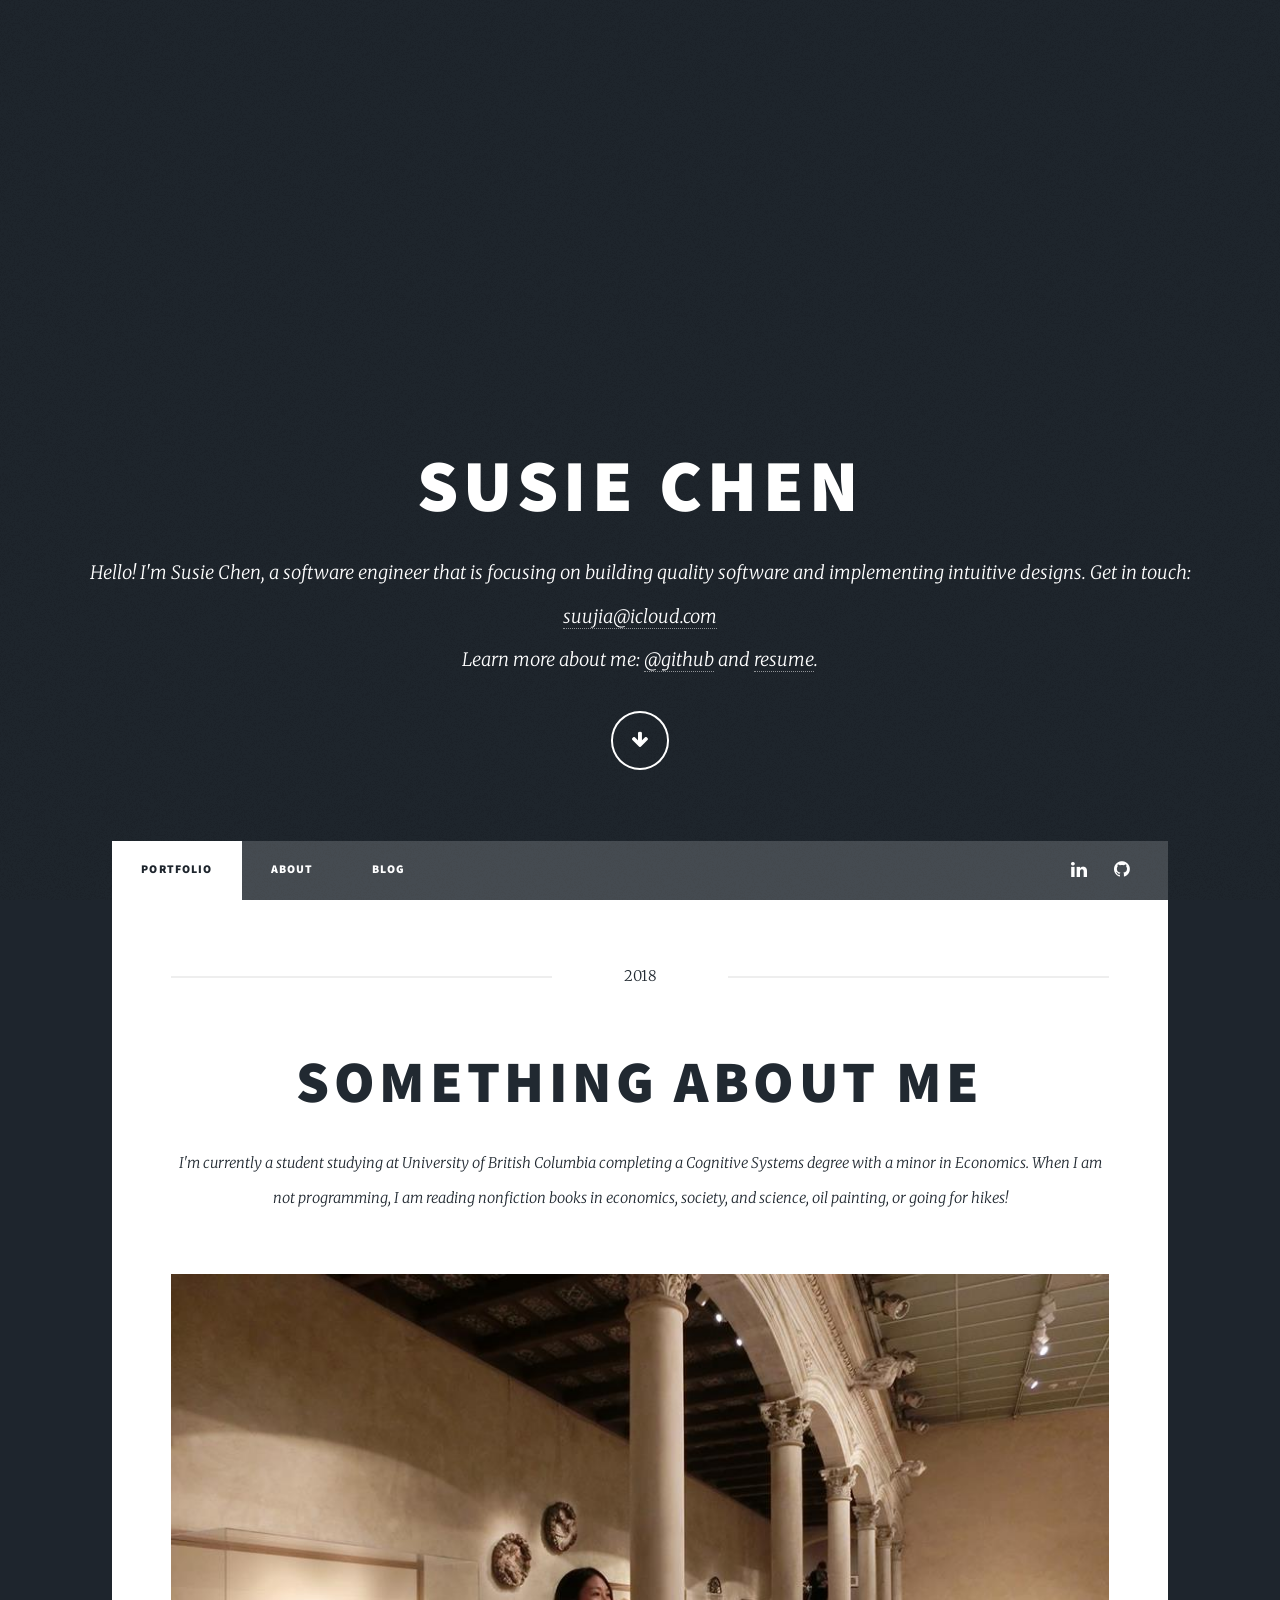
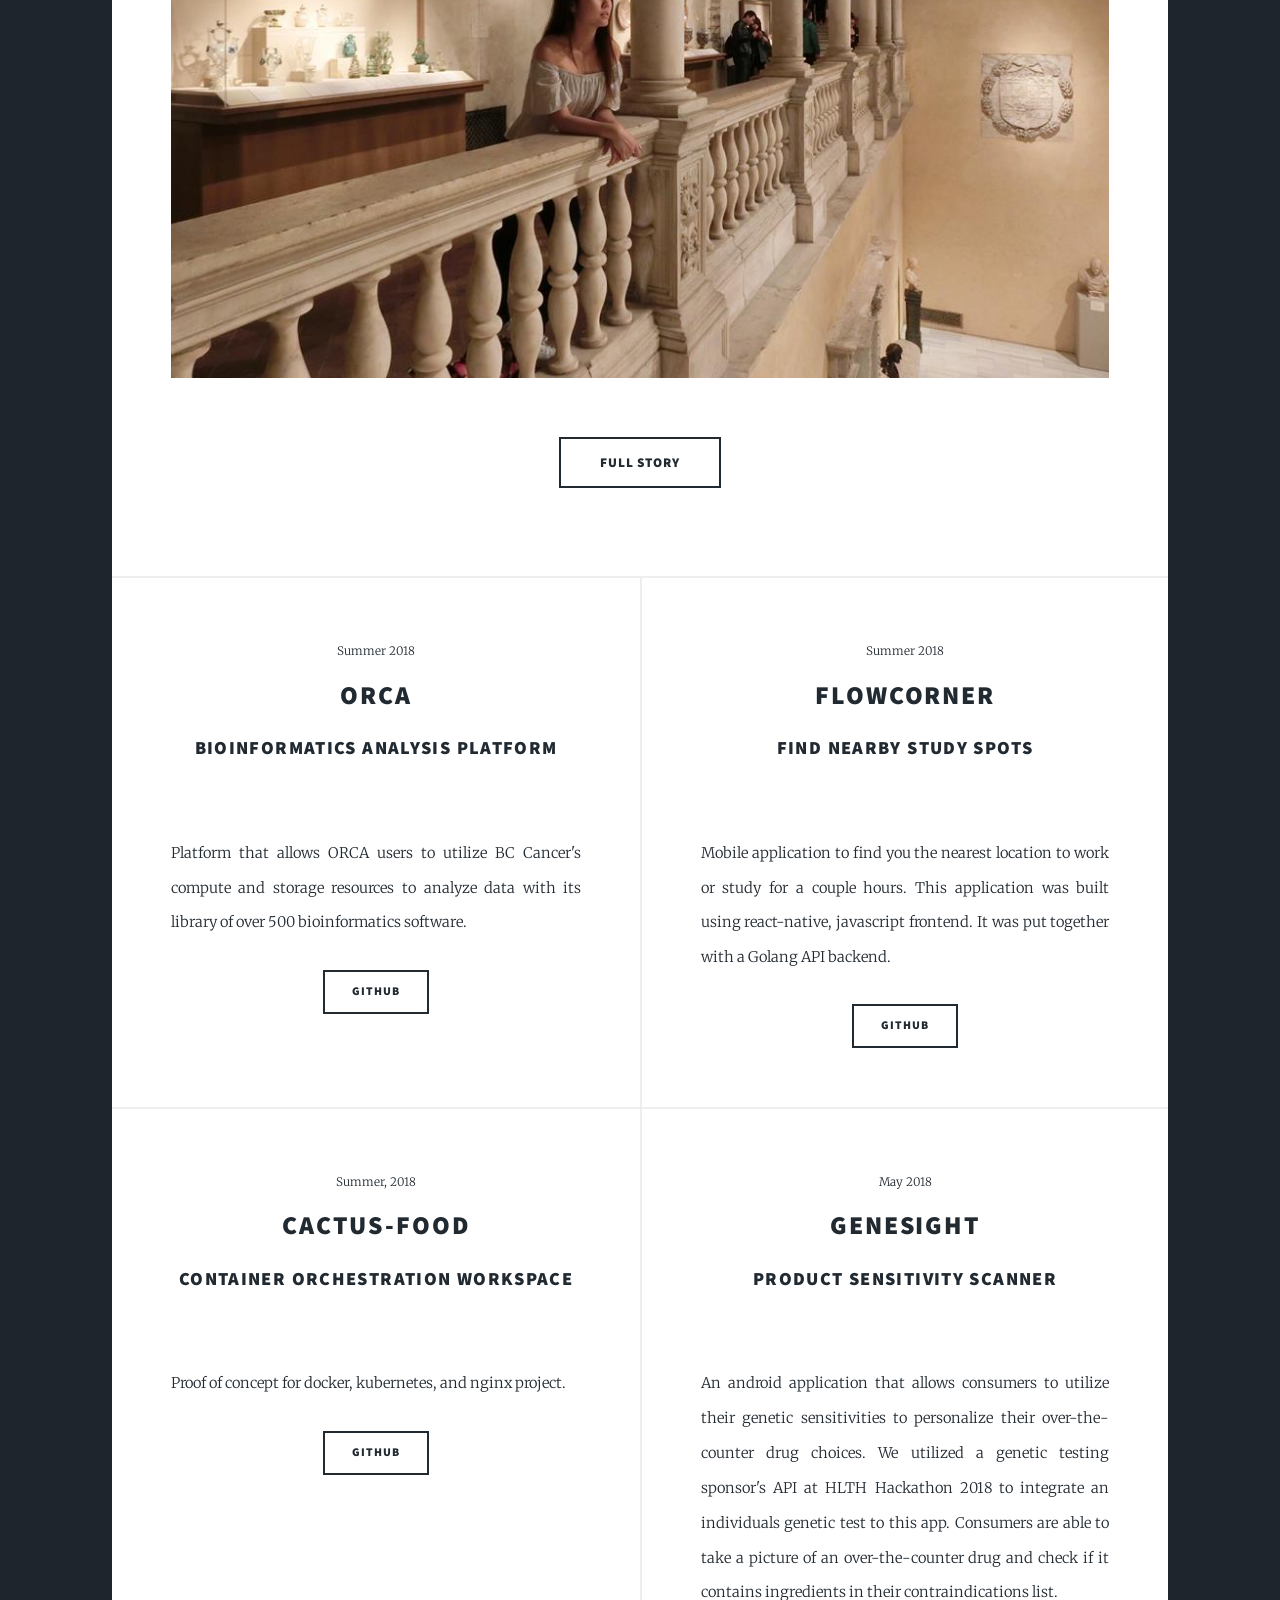
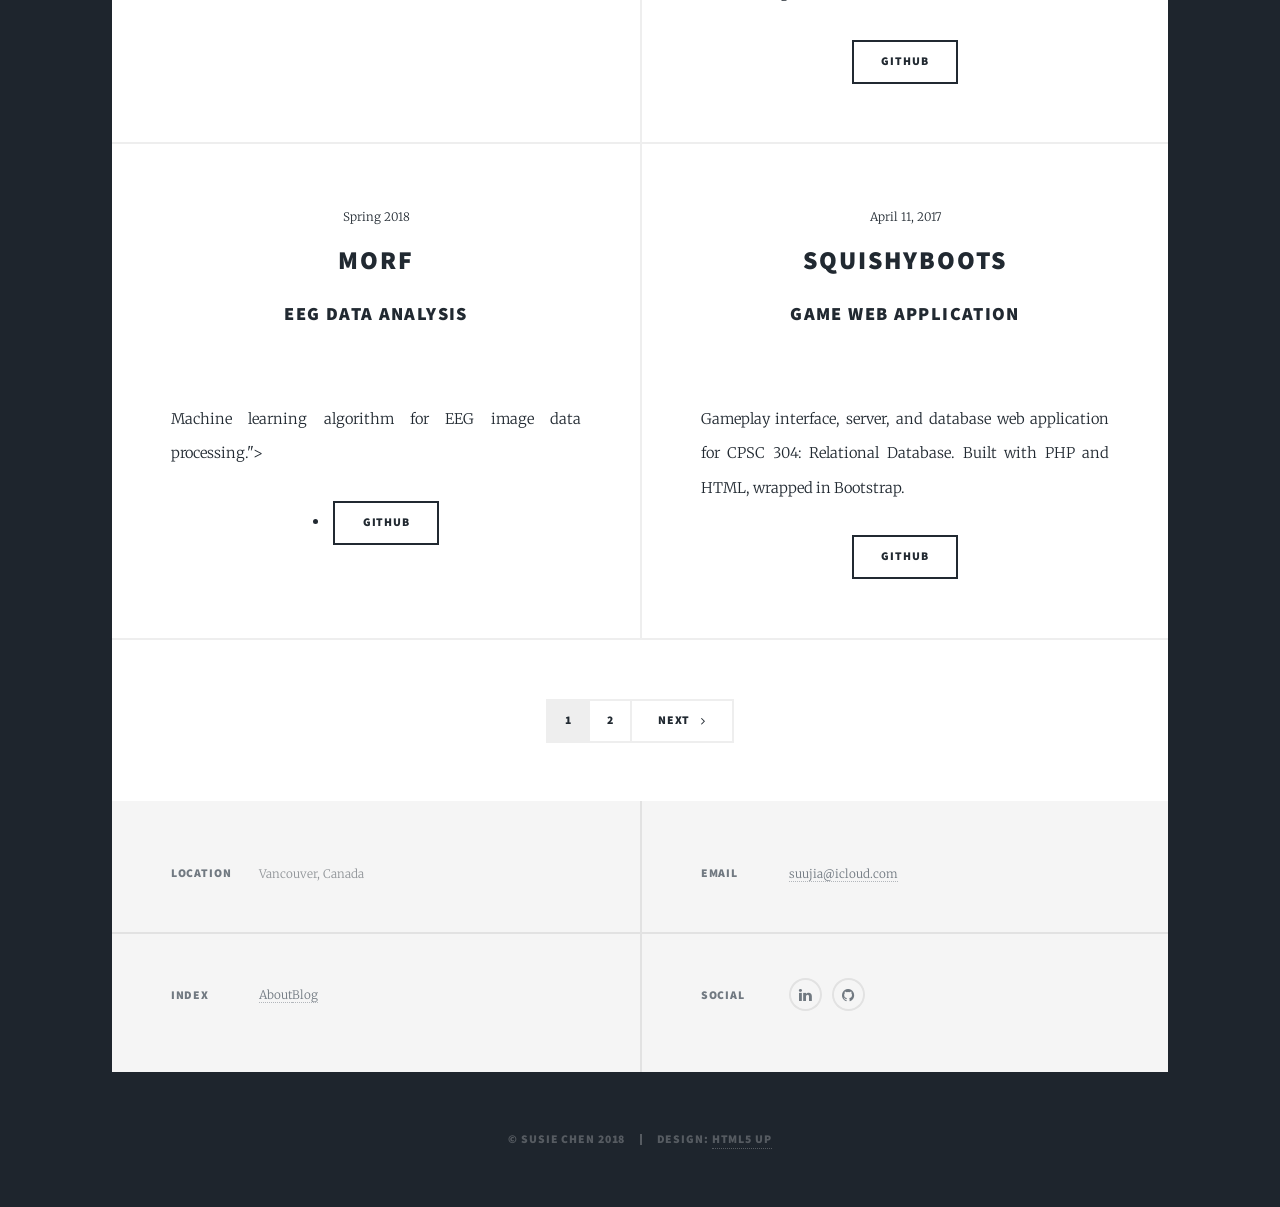
==== index.html @ 01bf7474 "lol" ====
<!DOCTYPE HTML>
<!--
	Massively by HTML5 UP
	html5up.net | @ajlkn
	Free for personal and commercial use under the CCA 3.0 license (html5up.net/license)
-->
<html>
	<head>
		<title>Susie Chen</title>
		<meta charset="utf-8" />
		<meta name="viewport" content="width=device-width, initial-scale=1, user-scalable=no" />
		<link rel="stylesheet" href="assets/css/main.css" />
		<noscript><link rel="stylesheet" href="assets/css/noscript.css" /></noscript>
	</head>
	<body class="is-preload">

		<!-- Wrapper -->
			<div id="wrapper" class="fade-in">

				<!-- Intro -->
					<div id="intro">
						<h1>Susie Chen</h1>
						<p>Hello! I'm Susie Chen, a software engineer that is focusing on building quality software and implementing intuitive designs. 
							Get in touch: <a target="_blank" href="mailto:suujia@icloud.com">suujia@icloud.com</a> </br>
							Learn more about me: <a target="_blank" href="https://github.com/suujia">@github</a> and
							<a target="_blank" href="https://resume.creddle.io/embed/9s824xvzp6e">resume</a>.</p>
						<ul class="actions">
							<li><a href="#header" class="button icon solo fa-arrow-down scrolly">Continue</a></li>
						</ul>
					</div>

				<!-- Header -->
					<header id="header">
						<a href="index.html" class="logo">PORTFOLIO</a>
					</header>

				<!-- Nav -->
					<nav id="nav">
						<ul class="links">
							<li class="active"><a href="index.html">Portfolio</a></li>
							<li><a href="about.html">About</a></li>
							<li><a href="blog.html">Blog</a></li>
						</ul>
						<ul class="icons">
							<li><a target="_blank" href="https://www.linkedin.com/in/susiechen01/" class="icon fa-linkedin"><span class="label">LinkedIn</span></a></li>
							<li><a target="_blank" href="https://github.com/suujia" class="icon fa-github"><span class="label">GitHub</span></a></li>
						</ul>
					</nav>

				<!-- Main -->
					<div id="main">

						<!-- Featured Post -->
							<article class="post featured">
								<header class="major">
									<span class="date">2018</span>
									<h2><a href="#">Something about me</a></h2>
									<p>I'm currently a student studying at University of British Columbia completing a Cognitive Systems degree with a minor in Economics. When I am not programming, I am reading nonfiction books in economics, society, and science, oil painting, or going for hikes! </p>
								</header>
								<a href="#" class="image main"><img src="images/pic01.jpg" alt="" /></a>
								<ul class="actions special">
									<li><a href="#" class="button large">Full Story</a></li>
								</ul>
							</article>

						<!-- Posts -->
							<section class="posts">
								<article>
									<header>
										<span class="date">Summer 2018</span>
										<h2><a href="http://www.bcgsc.ca/services/orca">ORCA</a></h2>
										<h3>Bioinformatics Analysis Platform</h3>
									</header>
									<a href="#" class="image fit"><img src="images/pic02.jpg" alt="" /></a>
									<p>Platform that allows ORCA users to utilize BC Cancer's compute and storage resources to analyze data with its library of over 500 bioinformatics software.</p>
									<ul class="actions special">
										<li><a href="https://github.com/bcgsc/orca" class="button">Github</a></li>
									</ul>
								</article>
								<article>
									<header>
										<span class="date">Summer 2018</span>
										<h2><a href="https://github.com/suujia/flowcorner">flowcorner</a></h2>
										<h3>Find Nearby Study Spots</h3>
									</header>
									<a href="#" class="image fit"><img src="images/pic05.jpg" alt="" /></a>
									<p>Mobile application to find you the nearest location to work or study for a couple hours. This application was built using react-native, javascript frontend. It was put together with a Golang API backend.</p>
									<ul class="actions special">
										<li><a href="https://github.com/suujia/flowcorner" class="button">Github</a></li>
									</ul>
								</article>
								<article>
									<header>
										<span class="date">Summer, 2018</span>
										<h2><a href="https://github.com/suujia/cactus-food">Cactus-food</a></h2>
										<h3>Container Orchestration Workspace</h3>
									</header>
									<a href="#" class="image fit"><img src="images/pic07.jpg" alt="" /></a>
									<p>Proof of concept for docker, kubernetes, and nginx project.</p>
									<ul class="actions special">
										<li><a href="https://github.com/suujia/cactus-food#" class="button">Github</a></li>
									</ul>
								</article>
								<article>
									<header>
										<span class="date">May 2018</span>
										<h2><a href="https://github.com/suujia/GeneSight">GeneSight</a></h2>
										<h3>Product Sensitivity Scanner</h3>
									</header>
									<a href="#" class="image fit"><img src="images/pic03.jpg" alt="" /></a>
									<p>An android application that allows consumers to utilize their genetic sensitivities to personalize their over-the-counter drug choices. We utilized a genetic testing sponsor's API at HLTH Hackathon 2018 to integrate an individuals genetic test to this app. Consumers are able to take a picture of an over-the-counter drug and check if it contains ingredients in their contraindications list.</p>
									<ul class="actions special">
										<li><a href="https://github.com/suujia/GeneSight" class="button">Github</a></li>
									</ul>
								</article>
								<article>
									<header>
										<span class="date">Spring 2018</span>
										<h2><a href="https://github.com/suujia/morf">morf</a></h2>
										<h3>EEG Data Analysis</h3>
									</header>
									<a href="#" class="image fit"><img src="images/pic04.jpg" alt="" /></a>
									<p>Machine learning algorithm for EEG image data processing.">
										<li><a href="https://github.com/suujia/morf" class="button">Github</a></li>
									</ul>
								</article>
		
								<article>
									<header>
										<span class="date">April 11, 2017</span>
										<h2><a href="https://github.com/suujia/SquishyBoots">SquishyBoots</a></h2>
										<h3>Game Web Application</h3>
									</header>
									<a href="#" class="image fit"><img src="images/pic06.jpg" alt="" /></a>
									<p>Gameplay interface, server, and database web application for CPSC 304: Relational Database. Built with PHP and HTML, wrapped in Bootstrap. 
</p>
									<ul class="actions special">
										<li><a href="https://github.com/suujia/SquishyBoots" class="button">Github</a></li>
									</ul>
								</article>
							</section>

						<!-- Footer -->
							<footer>
								<div class="pagination">
									<!--<a href="#" class="previous">Prev</a>-->
									<a href="#" class="page active">1</a>
									<a href="#" class="page">2</a>
									<a href="#" class="next">Next</a>
								</div>
							</footer>

					</div>

				<!-- Footer -->
					<footer id="footer">
						<section class="split contact">
							<section>
								<h3>Location</h3>
								<p>Vancouver, Canada</p>
							</section>
							<section>
								<h3>Index</h3>
								<p><a href="about.html">About</a></p></br>
							        <p><a href="blog.html">Blog</a></p>
							</section>
						</section>
						<section class="split contact">
							<section>
								<h3>Email</h3>
								<p><a target="_blank" href="mailto:suujia@icloud.com">suujia@icloud.com</a></p>
							</section>
							<section>
								<h3>Social</h3>
								<ul class="icons alt">
									<li><a target="_blank" href="https://www.linkedin.com/in/susiechen01/" class="icon fa-linkedin"><span class="label">LinkedIn</span></a></li>
									<li><a target="_blank" href="https://github.com/suujia" class="icon fa-github"><span class="label">GitHub</span></a></li>
								</ul>
							</section>
						</section>
					</footer>

				<!-- Copyright -->
					<div id="copyright">
						<ul><li>&copy; Susie Chen 2018</li><li>Design: <a href="https://html5up.net">HTML5 UP</a></li></ul>
					</div>

			</div>

		<!-- Scripts -->
			<script src="assets/js/jquery.min.js"></script>
			<script src="assets/js/jquery.scrollex.min.js"></script>
			<script src="assets/js/jquery.scrolly.min.js"></script>
			<script src="assets/js/browser.min.js"></script>
			<script src="assets/js/breakpoints.min.js"></script>
			<script src="assets/js/util.js"></script>
			<script src="assets/js/main.js"></script>

	</body>
</html>
---- assets/css/main.css ----
@import url(font-awesome.min.css);
@import url("https://fonts.googleapis.com/css?family=Merriweather:300,700,300italic,700italic|Source+Sans+Pro:900");

/*
	Massively by HTML5 UP
	html5up.net | @ajlkn
	Free for personal and commercial use under the CCA 3.0 license (html5up.net/license)
*/

html, body, div, span, applet, object,
iframe, h1, h2, h3, h4, h5, h6, p, blockquote,
pre, a, abbr, acronym, address, big, cite,
code, del, dfn, em, img, ins, kbd, q, s, samp,
small, strike, strong, sub, sup, tt, var, b,
u, i, center, dl, dt, dd, ol, ul, li, fieldset,
form, label, legend, table, caption, tbody,
tfoot, thead, tr, th, td, article, aside,
canvas, details, embed, figure, figcaption,
footer, header, hgroup, menu, nav, output, ruby,
section, summary, time, mark, audio, video {
	margin: 0;
	padding: 0;
	border: 0;
	font-size: 100%;
	font: inherit;
	vertical-align: baseline;}

article, aside, details, figcaption, figure,
footer, header, hgroup, menu, nav, section {
	display: block;}

body {
	line-height: 1;
}

ol, ul {
	list-style: none;
}

blockquote, q {
	quotes: none;
}

	blockquote:before, blockquote:after, q:before, q:after {
		content: '';
		content: none;
	}

table {
	border-collapse: collapse;
	border-spacing: 0;
}

body {
	-webkit-text-size-adjust: none;
}

mark {
	background-color: transparent;
	color: inherit;
}

input::-moz-focus-inner {
	border: 0;
	padding: 0;
}

input, select, textarea {
	-moz-appearance: none;
	-webkit-appearance: none;
	-ms-appearance: none;
	appearance: none;
}

/* Basic */

	@-ms-viewport {
		width: device-width;
	}

	body {
		-ms-overflow-style: scrollbar;
	}

	@media screen and (max-width: 480px) {

		html, body {
			min-width: 320px;
		}

	}

	html {
		box-sizing: border-box;
	}

	*, *:before, *:after {
		box-sizing: inherit;
	}

	body {
		background-color: #1e252d;
	}

		body.is-preload *, body.is-preload *:before, body.is-preload *:after {
			-moz-animation: none !important;
			-webkit-animation: none !important;
			-ms-animation: none !important;
			animation: none !important;
			-moz-transition: none !important;
			-webkit-transition: none !important;
			-ms-transition: none !important;
			transition: none !important;
		}

/* Type */

	html {
		font-size: 16pt;
	}

		@media screen and (max-width: 1680px) {

			html {
				font-size: 12pt;
			}

		}

		@media screen and (max-width: 1280px) {

			html {
				font-size: 11pt;
			}

		}

		@media screen and (max-width: 360px) {

			html {
				font-size: 10pt;
			}

		}

	body {
		color: #212931;
	}

	body, input, select, textarea {
		font-family: "Merriweather", Georgia, serif;
		font-weight: 300;
		font-size: 1rem;
		line-height: 2.375;
	}

	a {
		-moz-transition: color 0.2s ease-in-out, background-color 0.2s ease-in-out, border-color 0.2s ease-in-out, box-shadow 0.2s ease-in-out;
		-webkit-transition: color 0.2s ease-in-out, background-color 0.2s ease-in-out, border-color 0.2s ease-in-out, box-shadow 0.2s ease-in-out;
		-ms-transition: color 0.2s ease-in-out, background-color 0.2s ease-in-out, border-color 0.2s ease-in-out, box-shadow 0.2s ease-in-out;
		transition: color 0.2s ease-in-out, background-color 0.2s ease-in-out, border-color 0.2s ease-in-out, box-shadow 0.2s ease-in-out;
		border-bottom: dotted 1px;
		text-decoration: none;
	}

		a:hover {
			border-bottom-color: transparent;
		}

	strong, b {
		font-weight: 600;
	}

	em, i {
		font-style: italic;
	}

	p {
		text-align: justify;
		margin: 0 0 2rem 0;
	}

	h1, h2, h3, h4, h5, h6 {
		font-family: "Source Sans Pro", Helvetica, sans-serif;
		font-weight: 900;
		line-height: 1.5;
		letter-spacing: 0.075em;
		text-transform: uppercase;
		margin: 0 0 1rem 0;
	}

		h1 a, h2 a, h3 a, h4 a, h5 a, h6 a {
			border-bottom: 0;
			color: inherit;
			text-decoration: none;
		}

	h1 {
		font-size: 4rem;
		line-height: 1.1;
		margin: 0 0 2rem 0;
	}

	h2 {
		font-size: 1.75rem;
		line-height: 1.3;
		margin: 0 0 1.5rem 0;
	}

	h3 {
		font-size: 1.25rem;
		margin: 0 0 1.5rem 0;
	}

	h4 {
		font-size: 1rem;
	}

	h5 {
		font-size: 0.9rem;
	}

	h6 {
		font-size: 0.8rem;
	}

	sub {
		font-size: 0.8rem;
		position: relative;
		top: 0.5rem;
	}

	sup {
		font-size: 0.8rem;
		position: relative;
		top: -0.5rem;
	}

	blockquote {
		border-left: solid 4px;
		font-style: italic;
		margin: 0 0 2rem 0;
		padding: 0.5rem 0 0.5rem 2rem;
	}

	code {
		border: solid 2px;
		font-family: "Courier New", monospace;
		font-size: 0.9rem;
		margin: 0 0.25rem;
		padding: 0.25rem 0.65rem;
	}

	pre {
		-webkit-overflow-scrolling: touch;
		font-family: "Courier New", monospace;
		font-size: 0.9rem;
		margin: 0 0 2rem 0;
	}

		pre code {
			display: block;
			line-height: 1.75;
			padding: 1rem 1.5rem;
			overflow-x: auto;
		}

	hr {
		border: 0;
		border-bottom: solid 2px;
		margin: 3rem 0;
	}

		hr.major {
			margin: 5rem 0;
		}

	.align-left {
		text-align: left;
	}

	.align-center {
		text-align: center;
	}

	.align-right {
		text-align: right;
	}

	input, select, textarea {
		color: #212931;
	}

	a {
		color: #212931;
		border-bottom-color: rgba(33, 41, 49, 0.5);
	}

		a:hover {
			border-bottom-color: transparent;
			color: #18bfef !important;
		}

	strong, b {
		color: #212931;
	}

	h1, h2, h3, h4, h5, h6 {
		color: #212931;
	}

	blockquote {
		border-left-color: #eeeeee;
	}

	code {
		background: rgba(220, 220, 220, 0.25);
		border-color: #eeeeee;
	}

	hr {
		border-bottom-color: #eeeeee;
	}

/* Row */

	.row {
		display: flex;
		flex-wrap: wrap;
		box-sizing: border-box;
		align-items: stretch;
	}

		.row > * {
			box-sizing: border-box;
		}

		.row.gtr-uniform > * > :last-child {
			margin-bottom: 0;
		}

		.row.aln-left {
			justify-content: flex-start;
		}

		.row.aln-center {
			justify-content: center;
		}

		.row.aln-right {
			justify-content: flex-end;
		}

		.row.aln-top {
			align-items: flex-start;
		}

		.row.aln-middle {
			align-items: center;
		}

		.row.aln-bottom {
			align-items: flex-end;
		}

		.row > .imp {
			order: -1;
		}

		.row > .col-1 {
			width: 8.3333333333%;
		}

		.row > .off-1 {
			margin-left: 8.3333333333%;
		}

		.row > .col-2 {
			width: 16.6666666667%;
		}

		.row > .off-2 {
			margin-left: 16.6666666667%;
		}

		.row > .col-3 {
			width: 25%;
		}

		.row > .off-3 {
			margin-left: 25%;
		}

		.row > .col-4 {
			width: 33.3333333333%;
		}

		.row > .off-4 {
			margin-left: 33.3333333333%;
		}

		.row > .col-5 {
			width: 41.6666666667%;
		}

		.row > .off-5 {
			margin-left: 41.6666666667%;
		}

		.row > .col-6 {
			width: 50%;
		}

		.row > .off-6 {
			margin-left: 50%;
		}

		.row > .col-7 {
			width: 58.3333333333%;
		}

		.row > .off-7 {
			margin-left: 58.3333333333%;
		}

		.row > .col-8 {
			width: 66.6666666667%;
		}

		.row > .off-8 {
			margin-left: 66.6666666667%;
		}

		.row > .col-9 {
			width: 75%;
		}

		.row > .off-9 {
			margin-left: 75%;
		}

		.row > .col-10 {
			width: 83.3333333333%;
		}

		.row > .off-10 {
			margin-left: 83.3333333333%;
		}

		.row > .col-11 {
			width: 91.6666666667%;
		}

		.row > .off-11 {
			margin-left: 91.6666666667%;
		}

		.row > .col-12 {
			width: 100%;
		}

		.row > .off-12 {
			margin-left: 100%;
		}

		.row.gtr-0 {
			margin-top: 0;
			margin-left: 0rem;
		}

			.row.gtr-0 > * {
				padding: 0 0 0 0rem;
			}

			.row.gtr-0.gtr-uniform {
				margin-top: 0rem;
			}

				.row.gtr-0.gtr-uniform > * {
					padding-top: 0rem;
				}

		.row.gtr-25 {
			margin-top: 0;
			margin-left: -0.375rem;
		}

			.row.gtr-25 > * {
				padding: 0 0 0 0.375rem;
			}

			.row.gtr-25.gtr-uniform {
				margin-top: -0.375rem;
			}

				.row.gtr-25.gtr-uniform > * {
					padding-top: 0.375rem;
				}

		.row.gtr-50 {
			margin-top: 0;
			margin-left: -0.75rem;
		}

			.row.gtr-50 > * {
				padding: 0 0 0 0.75rem;
			}

			.row.gtr-50.gtr-uniform {
				margin-top: -0.75rem;
			}

				.row.gtr-50.gtr-uniform > * {
					padding-top: 0.75rem;
				}

		.row {
			margin-top: 0;
			margin-left: -1.5rem;
		}

			.row > * {
				padding: 0 0 0 1.5rem;
			}

			.row.gtr-uniform {
				margin-top: -1.5rem;
			}

				.row.gtr-uniform > * {
					padding-top: 1.5rem;
				}

		.row.gtr-150 {
			margin-top: 0;
			margin-left: -2.25rem;
		}

			.row.gtr-150 > * {
				padding: 0 0 0 2.25rem;
			}

			.row.gtr-150.gtr-uniform {
				margin-top: -2.25rem;
			}

				.row.gtr-150.gtr-uniform > * {
					padding-top: 2.25rem;
				}

		.row.gtr-200 {
			margin-top: 0;
			margin-left: -3rem;
		}

			.row.gtr-200 > * {
				padding: 0 0 0 3rem;
			}

			.row.gtr-200.gtr-uniform {
				margin-top: -3rem;
			}

				.row.gtr-200.gtr-uniform > * {
					padding-top: 3rem;
				}

		@media screen and (max-width: 1680px) {

			.row {
				display: flex;
				flex-wrap: wrap;
				box-sizing: border-box;
				align-items: stretch;
			}

				.row > * {
					box-sizing: border-box;
				}

				.row.gtr-uniform > * > :last-child {
					margin-bottom: 0;
				}

				.row.aln-left {
					justify-content: flex-start;
				}

				.row.aln-center {
					justify-content: center;
				}

				.row.aln-right {
					justify-content: flex-end;
				}

				.row.aln-top {
					align-items: flex-start;
				}

				.row.aln-middle {
					align-items: center;
				}

				.row.aln-bottom {
					align-items: flex-end;
				}

				.row > .imp-xlarge {
					order: -1;
				}

				.row > .col-1-xlarge {
					width: 8.3333333333%;
				}

				.row > .off-1-xlarge {
					margin-left: 8.3333333333%;
				}

				.row > .col-2-xlarge {
					width: 16.6666666667%;
				}

				.row > .off-2-xlarge {
					margin-left: 16.6666666667%;
				}

				.row > .col-3-xlarge {
					width: 25%;
				}

				.row > .off-3-xlarge {
					margin-left: 25%;
				}

				.row > .col-4-xlarge {
					width: 33.3333333333%;
				}

				.row > .off-4-xlarge {
					margin-left: 33.3333333333%;
				}

				.row > .col-5-xlarge {
					width: 41.6666666667%;
				}

				.row > .off-5-xlarge {
					margin-left: 41.6666666667%;
				}

				.row > .col-6-xlarge {
					width: 50%;
				}

				.row > .off-6-xlarge {
					margin-left: 50%;
				}

				.row > .col-7-xlarge {
					width: 58.3333333333%;
				}

				.row > .off-7-xlarge {
					margin-left: 58.3333333333%;
				}

				.row > .col-8-xlarge {
					width: 66.6666666667%;
				}

				.row > .off-8-xlarge {
					margin-left: 66.6666666667%;
				}

				.row > .col-9-xlarge {
					width: 75%;
				}

				.row > .off-9-xlarge {
					margin-left: 75%;
				}

				.row > .col-10-xlarge {
					width: 83.3333333333%;
				}

				.row > .off-10-xlarge {
					margin-left: 83.3333333333%;
				}

				.row > .col-11-xlarge {
					width: 91.6666666667%;
				}

				.row > .off-11-xlarge {
					margin-left: 91.6666666667%;
				}

				.row > .col-12-xlarge {
					width: 100%;
				}

				.row > .off-12-xlarge {
					margin-left: 100%;
				}

				.row.gtr-0 {
					margin-top: 0;
					margin-left: 0rem;
				}

					.row.gtr-0 > * {
						padding: 0 0 0 0rem;
					}

					.row.gtr-0.gtr-uniform {
						margin-top: 0rem;
					}

						.row.gtr-0.gtr-uniform > * {
							padding-top: 0rem;
						}

				.row.gtr-25 {
					margin-top: 0;
					margin-left: -0.375rem;
				}

					.row.gtr-25 > * {
						padding: 0 0 0 0.375rem;
					}

					.row.gtr-25.gtr-uniform {
						margin-top: -0.375rem;
					}

						.row.gtr-25.gtr-uniform > * {
							padding-top: 0.375rem;
						}

				.row.gtr-50 {
					margin-top: 0;
					margin-left: -0.75rem;
				}

					.row.gtr-50 > * {
						padding: 0 0 0 0.75rem;
					}

					.row.gtr-50.gtr-uniform {
						margin-top: -0.75rem;
					}

						.row.gtr-50.gtr-uniform > * {
							padding-top: 0.75rem;
						}

				.row {
					margin-top: 0;
					margin-left: -1.5rem;
				}

					.row > * {
						padding: 0 0 0 1.5rem;
					}

					.row.gtr-uniform {
						margin-top: -1.5rem;
					}

						.row.gtr-uniform > * {
							padding-top: 1.5rem;
						}

				.row.gtr-150 {
					margin-top: 0;
					margin-left: -2.25rem;
				}

					.row.gtr-150 > * {
						padding: 0 0 0 2.25rem;
					}

					.row.gtr-150.gtr-uniform {
						margin-top: -2.25rem;
					}

						.row.gtr-150.gtr-uniform > * {
							padding-top: 2.25rem;
						}

				.row.gtr-200 {
					margin-top: 0;
					margin-left: -3rem;
				}

					.row.gtr-200 > * {
						padding: 0 0 0 3rem;
					}

					.row.gtr-200.gtr-uniform {
						margin-top: -3rem;
					}

						.row.gtr-200.gtr-uniform > * {
							padding-top: 3rem;
						}

		}

		@media screen and (max-width: 1280px) {

			.row {
				display: flex;
				flex-wrap: wrap;
				box-sizing: border-box;
				align-items: stretch;
			}

				.row > * {
					box-sizing: border-box;
				}

				.row.gtr-uniform > * > :last-child {
					margin-bottom: 0;
				}

				.row.aln-left {
					justify-content: flex-start;
				}

				.row.aln-center {
					justify-content: center;
				}

				.row.aln-right {
					justify-content: flex-end;
				}

				.row.aln-top {
					align-items: flex-start;
				}

				.row.aln-middle {
					align-items: center;
				}

				.row.aln-bottom {
					align-items: flex-end;
				}

				.row > .imp-large {
					order: -1;
				}

				.row > .col-1-large {
					width: 8.3333333333%;
				}

				.row > .off-1-large {
					margin-left: 8.3333333333%;
				}

				.row > .col-2-large {
					width: 16.6666666667%;
				}

				.row > .off-2-large {
					margin-left: 16.6666666667%;
				}

				.row > .col-3-large {
					width: 25%;
				}

				.row > .off-3-large {
					margin-left: 25%;
				}

				.row > .col-4-large {
					width: 33.3333333333%;
				}

				.row > .off-4-large {
					margin-left: 33.3333333333%;
				}

				.row > .col-5-large {
					width: 41.6666666667%;
				}

				.row > .off-5-large {
					margin-left: 41.6666666667%;
				}

				.row > .col-6-large {
					width: 50%;
				}

				.row > .off-6-large {
					margin-left: 50%;
				}

				.row > .col-7-large {
					width: 58.3333333333%;
				}

				.row > .off-7-large {
					margin-left: 58.3333333333%;
				}

				.row > .col-8-large {
					width: 66.6666666667%;
				}

				.row > .off-8-large {
					margin-left: 66.6666666667%;
				}

				.row > .col-9-large {
					width: 75%;
				}

				.row > .off-9-large {
					margin-left: 75%;
				}

				.row > .col-10-large {
					width: 83.3333333333%;
				}

				.row > .off-10-large {
					margin-left: 83.3333333333%;
				}

				.row > .col-11-large {
					width: 91.6666666667%;
				}

				.row > .off-11-large {
					margin-left: 91.6666666667%;
				}

				.row > .col-12-large {
					width: 100%;
				}

				.row > .off-12-large {
					margin-left: 100%;
				}

				.row.gtr-0 {
					margin-top: 0;
					margin-left: 0rem;
				}

					.row.gtr-0 > * {
						padding: 0 0 0 0rem;
					}

					.row.gtr-0.gtr-uniform {
						margin-top: 0rem;
					}

						.row.gtr-0.gtr-uniform > * {
							padding-top: 0rem;
						}

				.row.gtr-25 {
					margin-top: 0;
					margin-left: -0.375rem;
				}

					.row.gtr-25 > * {
						padding: 0 0 0 0.375rem;
					}

					.row.gtr-25.gtr-uniform {
						margin-top: -0.375rem;
					}

						.row.gtr-25.gtr-uniform > * {
							padding-top: 0.375rem;
						}

				.row.gtr-50 {
					margin-top: 0;
					margin-left: -0.75rem;
				}

					.row.gtr-50 > * {
						padding: 0 0 0 0.75rem;
					}

					.row.gtr-50.gtr-uniform {
						margin-top: -0.75rem;
					}

						.row.gtr-50.gtr-uniform > * {
							padding-top: 0.75rem;
						}

				.row {
					margin-top: 0;
					margin-left: -1.5rem;
				}

					.row > * {
						padding: 0 0 0 1.5rem;
					}

					.row.gtr-uniform {
						margin-top: -1.5rem;
					}

						.row.gtr-uniform > * {
							padding-top: 1.5rem;
						}

				.row.gtr-150 {
					margin-top: 0;
					margin-left: -2.25rem;
				}

					.row.gtr-150 > * {
						padding: 0 0 0 2.25rem;
					}

					.row.gtr-150.gtr-uniform {
						margin-top: -2.25rem;
					}

						.row.gtr-150.gtr-uniform > * {
							padding-top: 2.25rem;
						}

				.row.gtr-200 {
					margin-top: 0;
					margin-left: -3rem;
				}

					.row.gtr-200 > * {
						padding: 0 0 0 3rem;
					}

					.row.gtr-200.gtr-uniform {
						margin-top: -3rem;
					}

						.row.gtr-200.gtr-uniform > * {
							padding-top: 3rem;
						}

		}

		@media screen and (max-width: 980px) {

			.row {
				display: flex;
				flex-wrap: wrap;
				box-sizing: border-box;
				align-items: stretch;
			}

				.row > * {
					box-sizing: border-box;
				}

				.row.gtr-uniform > * > :last-child {
					margin-bottom: 0;
				}

				.row.aln-left {
					justify-content: flex-start;
				}

				.row.aln-center {
					justify-content: center;
				}

				.row.aln-right {
					justify-content: flex-end;
				}

				.row.aln-top {
					align-items: flex-start;
				}

				.row.aln-middle {
					align-items: center;
				}

				.row.aln-bottom {
					align-items: flex-end;
				}

				.row > .imp-medium {
					order: -1;
				}

				.row > .col-1-medium {
					width: 8.3333333333%;
				}

				.row > .off-1-medium {
					margin-left: 8.3333333333%;
				}

				.row > .col-2-medium {
					width: 16.6666666667%;
				}

				.row > .off-2-medium {
					margin-left: 16.6666666667%;
				}

				.row > .col-3-medium {
					width: 25%;
				}

				.row > .off-3-medium {
					margin-left: 25%;
				}

				.row > .col-4-medium {
					width: 33.3333333333%;
				}

				.row > .off-4-medium {
					margin-left: 33.3333333333%;
				}

				.row > .col-5-medium {
					width: 41.6666666667%;
				}

				.row > .off-5-medium {
					margin-left: 41.6666666667%;
				}

				.row > .col-6-medium {
					width: 50%;
				}

				.row > .off-6-medium {
					margin-left: 50%;
				}

				.row > .col-7-medium {
					width: 58.3333333333%;
				}

				.row > .off-7-medium {
					margin-left: 58.3333333333%;
				}

				.row > .col-8-medium {
					width: 66.6666666667%;
				}

				.row > .off-8-medium {
					margin-left: 66.6666666667%;
				}

				.row > .col-9-medium {
					width: 75%;
				}

				.row > .off-9-medium {
					margin-left: 75%;
				}

				.row > .col-10-medium {
					width: 83.3333333333%;
				}

				.row > .off-10-medium {
					margin-left: 83.3333333333%;
				}

				.row > .col-11-medium {
					width: 91.6666666667%;
				}

				.row > .off-11-medium {
					margin-left: 91.6666666667%;
				}

				.row > .col-12-medium {
					width: 100%;
				}

				.row > .off-12-medium {
					margin-left: 100%;
				}

				.row.gtr-0 {
					margin-top: 0;
					margin-left: 0rem;
				}

					.row.gtr-0 > * {
						padding: 0 0 0 0rem;
					}

					.row.gtr-0.gtr-uniform {
						margin-top: 0rem;
					}

						.row.gtr-0.gtr-uniform > * {
							padding-top: 0rem;
						}

				.row.gtr-25 {
					margin-top: 0;
					margin-left: -0.375rem;
				}

					.row.gtr-25 > * {
						padding: 0 0 0 0.375rem;
					}

					.row.gtr-25.gtr-uniform {
						margin-top: -0.375rem;
					}

						.row.gtr-25.gtr-uniform > * {
							padding-top: 0.375rem;
						}

				.row.gtr-50 {
					margin-top: 0;
					margin-left: -0.75rem;
				}

					.row.gtr-50 > * {
						padding: 0 0 0 0.75rem;
					}

					.row.gtr-50.gtr-uniform {
						margin-top: -0.75rem;
					}

						.row.gtr-50.gtr-uniform > * {
							padding-top: 0.75rem;
						}

				.row {
					margin-top: 0;
					margin-left: -1.5rem;
				}

					.row > * {
						padding: 0 0 0 1.5rem;
					}

					.row.gtr-uniform {
						margin-top: -1.5rem;
					}

						.row.gtr-uniform > * {
							padding-top: 1.5rem;
						}

				.row.gtr-150 {
					margin-top: 0;
					margin-left: -2.25rem;
				}

					.row.gtr-150 > * {
						padding: 0 0 0 2.25rem;
					}

					.row.gtr-150.gtr-uniform {
						margin-top: -2.25rem;
					}

						.row.gtr-150.gtr-uniform > * {
							padding-top: 2.25rem;
						}

				.row.gtr-200 {
					margin-top: 0;
					margin-left: -3rem;
				}

					.row.gtr-200 > * {
						padding: 0 0 0 3rem;
					}

					.row.gtr-200.gtr-uniform {
						margin-top: -3rem;
					}

						.row.gtr-200.gtr-uniform > * {
							padding-top: 3rem;
						}

		}

		@media screen and (max-width: 736px) {

			.row {
				display: flex;
				flex-wrap: wrap;
				box-sizing: border-box;
				align-items: stretch;
			}

				.row > * {
					box-sizing: border-box;
				}

				.row.gtr-uniform > * > :last-child {
					margin-bottom: 0;
				}

				.row.aln-left {
					justify-content: flex-start;
				}

				.row.aln-center {
					justify-content: center;
				}

				.row.aln-right {
					justify-content: flex-end;
				}

				.row.aln-top {
					align-items: flex-start;
				}

				.row.aln-middle {
					align-items: center;
				}

				.row.aln-bottom {
					align-items: flex-end;
				}

				.row > .imp-small {
					order: -1;
				}

				.row > .col-1-small {
					width: 8.3333333333%;
				}

				.row > .off-1-small {
					margin-left: 8.3333333333%;
				}

				.row > .col-2-small {
					width: 16.6666666667%;
				}

				.row > .off-2-small {
					margin-left: 16.6666666667%;
				}

				.row > .col-3-small {
					width: 25%;
				}

				.row > .off-3-small {
					margin-left: 25%;
				}

				.row > .col-4-small {
					width: 33.3333333333%;
				}

				.row > .off-4-small {
					margin-left: 33.3333333333%;
				}

				.row > .col-5-small {
					width: 41.6666666667%;
				}

				.row > .off-5-small {
					margin-left: 41.6666666667%;
				}

				.row > .col-6-small {
					width: 50%;
				}

				.row > .off-6-small {
					margin-left: 50%;
				}

				.row > .col-7-small {
					width: 58.3333333333%;
				}

				.row > .off-7-small {
					margin-left: 58.3333333333%;
				}

				.row > .col-8-small {
					width: 66.6666666667%;
				}

				.row > .off-8-small {
					margin-left: 66.6666666667%;
				}

				.row > .col-9-small {
					width: 75%;
				}

				.row > .off-9-small {
					margin-left: 75%;
				}

				.row > .col-10-small {
					width: 83.3333333333%;
				}

				.row > .off-10-small {
					margin-left: 83.3333333333%;
				}

				.row > .col-11-small {
					width: 91.6666666667%;
				}

				.row > .off-11-small {
					margin-left: 91.6666666667%;
				}

				.row > .col-12-small {
					width: 100%;
				}

				.row > .off-12-small {
					margin-left: 100%;
				}

				.row.gtr-0 {
					margin-top: 0;
					margin-left: 0rem;
				}

					.row.gtr-0 > * {
						padding: 0 0 0 0rem;
					}

					.row.gtr-0.gtr-uniform {
						margin-top: 0rem;
					}

						.row.gtr-0.gtr-uniform > * {
							padding-top: 0rem;
						}

				.row.gtr-25 {
					margin-top: 0;
					margin-left: -0.375rem;
				}

					.row.gtr-25 > * {
						padding: 0 0 0 0.375rem;
					}

					.row.gtr-25.gtr-uniform {
						margin-top: -0.375rem;
					}

						.row.gtr-25.gtr-uniform > * {
							padding-top: 0.375rem;
						}

				.row.gtr-50 {
					margin-top: 0;
					margin-left: -0.75rem;
				}

					.row.gtr-50 > * {
						padding: 0 0 0 0.75rem;
					}

					.row.gtr-50.gtr-uniform {
						margin-top: -0.75rem;
					}

						.row.gtr-50.gtr-uniform > * {
							padding-top: 0.75rem;
						}

				.row {
					margin-top: 0;
					margin-left: -1.5rem;
				}

					.row > * {
						padding: 0 0 0 1.5rem;
					}

					.row.gtr-uniform {
						margin-top: -1.5rem;
					}

						.row.gtr-uniform > * {
							padding-top: 1.5rem;
						}

				.row.gtr-150 {
					margin-top: 0;
					margin-left: -2.25rem;
				}

					.row.gtr-150 > * {
						padding: 0 0 0 2.25rem;
					}

					.row.gtr-150.gtr-uniform {
						margin-top: -2.25rem;
					}

						.row.gtr-150.gtr-uniform > * {
							padding-top: 2.25rem;
						}

				.row.gtr-200 {
					margin-top: 0;
					margin-left: -3rem;
				}

					.row.gtr-200 > * {
						padding: 0 0 0 3rem;
					}

					.row.gtr-200.gtr-uniform {
						margin-top: -3rem;
					}

						.row.gtr-200.gtr-uniform > * {
							padding-top: 3rem;
						}

		}

		@media screen and (max-width: 480px) {

			.row {
				display: flex;
				flex-wrap: wrap;
				box-sizing: border-box;
				align-items: stretch;
			}

				.row > * {
					box-sizing: border-box;
				}

				.row.gtr-uniform > * > :last-child {
					margin-bottom: 0;
				}

				.row.aln-left {
					justify-content: flex-start;
				}

				.row.aln-center {
					justify-content: center;
				}

				.row.aln-right {
					justify-content: flex-end;
				}

				.row.aln-top {
					align-items: flex-start;
				}

				.row.aln-middle {
					align-items: center;
				}

				.row.aln-bottom {
					align-items: flex-end;
				}

				.row > .imp-xsmall {
					order: -1;
				}

				.row > .col-1-xsmall {
					width: 8.3333333333%;
				}

				.row > .off-1-xsmall {
					margin-left: 8.3333333333%;
				}

				.row > .col-2-xsmall {
					width: 16.6666666667%;
				}

				.row > .off-2-xsmall {
					margin-left: 16.6666666667%;
				}

				.row > .col-3-xsmall {
					width: 25%;
				}

				.row > .off-3-xsmall {
					margin-left: 25%;
				}

				.row > .col-4-xsmall {
					width: 33.3333333333%;
				}

				.row > .off-4-xsmall {
					margin-left: 33.3333333333%;
				}

				.row > .col-5-xsmall {
					width: 41.6666666667%;
				}

				.row > .off-5-xsmall {
					margin-left: 41.6666666667%;
				}

				.row > .col-6-xsmall {
					width: 50%;
				}

				.row > .off-6-xsmall {
					margin-left: 50%;
				}

				.row > .col-7-xsmall {
					width: 58.3333333333%;
				}

				.row > .off-7-xsmall {
					margin-left: 58.3333333333%;
				}

				.row > .col-8-xsmall {
					width: 66.6666666667%;
				}

				.row > .off-8-xsmall {
					margin-left: 66.6666666667%;
				}

				.row > .col-9-xsmall {
					width: 75%;
				}

				.row > .off-9-xsmall {
					margin-left: 75%;
				}

				.row > .col-10-xsmall {
					width: 83.3333333333%;
				}

				.row > .off-10-xsmall {
					margin-left: 83.3333333333%;
				}

				.row > .col-11-xsmall {
					width: 91.6666666667%;
				}

				.row > .off-11-xsmall {
					margin-left: 91.6666666667%;
				}

				.row > .col-12-xsmall {
					width: 100%;
				}

				.row > .off-12-xsmall {
					margin-left: 100%;
				}

				.row.gtr-0 {
					margin-top: 0;
					margin-left: 0rem;
				}

					.row.gtr-0 > * {
						padding: 0 0 0 0rem;
					}

					.row.gtr-0.gtr-uniform {
						margin-top: 0rem;
					}

						.row.gtr-0.gtr-uniform > * {
							padding-top: 0rem;
						}

				.row.gtr-25 {
					margin-top: 0;
					margin-left: -0.375rem;
				}

					.row.gtr-25 > * {
						padding: 0 0 0 0.375rem;
					}

					.row.gtr-25.gtr-uniform {
						margin-top: -0.375rem;
					}

						.row.gtr-25.gtr-uniform > * {
							padding-top: 0.375rem;
						}

				.row.gtr-50 {
					margin-top: 0;
					margin-left: -0.75rem;
				}

					.row.gtr-50 > * {
						padding: 0 0 0 0.75rem;
					}

					.row.gtr-50.gtr-uniform {
						margin-top: -0.75rem;
					}

						.row.gtr-50.gtr-uniform > * {
							padding-top: 0.75rem;
						}

				.row {
					margin-top: 0;
					margin-left: -1.5rem;
				}

					.row > * {
						padding: 0 0 0 1.5rem;
					}

					.row.gtr-uniform {
						margin-top: -1.5rem;
					}

						.row.gtr-uniform > * {
							padding-top: 1.5rem;
						}

				.row.gtr-150 {
					margin-top: 0;
					margin-left: -2.25rem;
				}

					.row.gtr-150 > * {
						padding: 0 0 0 2.25rem;
					}

					.row.gtr-150.gtr-uniform {
						margin-top: -2.25rem;
					}

						.row.gtr-150.gtr-uniform > * {
							padding-top: 2.25rem;
						}

				.row.gtr-200 {
					margin-top: 0;
					margin-left: -3rem;
				}

					.row.gtr-200 > * {
						padding: 0 0 0 3rem;
					}

					.row.gtr-200.gtr-uniform {
						margin-top: -3rem;
					}

						.row.gtr-200.gtr-uniform > * {
							padding-top: 3rem;
						}

		}

		@media screen and (max-width: 360px) {

			.row {
				display: flex;
				flex-wrap: wrap;
				box-sizing: border-box;
				align-items: stretch;
			}

				.row > * {
					box-sizing: border-box;
				}

				.row.gtr-uniform > * > :last-child {
					margin-bottom: 0;
				}

				.row.aln-left {
					justify-content: flex-start;
				}

				.row.aln-center {
					justify-content: center;
				}

				.row.aln-right {
					justify-content: flex-end;
				}

				.row.aln-top {
					align-items: flex-start;
				}

				.row.aln-middle {
					align-items: center;
				}

				.row.aln-bottom {
					align-items: flex-end;
				}

				.row > .imp-xxsmall {
					order: -1;
				}

				.row > .col-1-xxsmall {
					width: 8.3333333333%;
				}

				.row > .off-1-xxsmall {
					margin-left: 8.3333333333%;
				}

				.row > .col-2-xxsmall {
					width: 16.6666666667%;
				}

				.row > .off-2-xxsmall {
					margin-left: 16.6666666667%;
				}

				.row > .col-3-xxsmall {
					width: 25%;
				}

				.row > .off-3-xxsmall {
					margin-left: 25%;
				}

				.row > .col-4-xxsmall {
					width: 33.3333333333%;
				}

				.row > .off-4-xxsmall {
					margin-left: 33.3333333333%;
				}

				.row > .col-5-xxsmall {
					width: 41.6666666667%;
				}

				.row > .off-5-xxsmall {
					margin-left: 41.6666666667%;
				}

				.row > .col-6-xxsmall {
					width: 50%;
				}

				.row > .off-6-xxsmall {
					margin-left: 50%;
				}

				.row > .col-7-xxsmall {
					width: 58.3333333333%;
				}

				.row > .off-7-xxsmall {
					margin-left: 58.3333333333%;
				}

				.row > .col-8-xxsmall {
					width: 66.6666666667%;
				}

				.row > .off-8-xxsmall {
					margin-left: 66.6666666667%;
				}

				.row > .col-9-xxsmall {
					width: 75%;
				}

				.row > .off-9-xxsmall {
					margin-left: 75%;
				}

				.row > .col-10-xxsmall {
					width: 83.3333333333%;
				}

				.row > .off-10-xxsmall {
					margin-left: 83.3333333333%;
				}

				.row > .col-11-xxsmall {
					width: 91.6666666667%;
				}

				.row > .off-11-xxsmall {
					margin-left: 91.6666666667%;
				}

				.row > .col-12-xxsmall {
					width: 100%;
				}

				.row > .off-12-xxsmall {
					margin-left: 100%;
				}

				.row.gtr-0 {
					margin-top: 0;
					margin-left: 0rem;
				}

					.row.gtr-0 > * {
						padding: 0 0 0 0rem;
					}

					.row.gtr-0.gtr-uniform {
						margin-top: 0rem;
					}

						.row.gtr-0.gtr-uniform > * {
							padding-top: 0rem;
						}

				.row.gtr-25 {
					margin-top: 0;
					margin-left: -0.375rem;
				}

					.row.gtr-25 > * {
						padding: 0 0 0 0.375rem;
					}

					.row.gtr-25.gtr-uniform {
						margin-top: -0.375rem;
					}

						.row.gtr-25.gtr-uniform > * {
							padding-top: 0.375rem;
						}

				.row.gtr-50 {
					margin-top: 0;
					margin-left: -0.75rem;
				}

					.row.gtr-50 > * {
						padding: 0 0 0 0.75rem;
					}

					.row.gtr-50.gtr-uniform {
						margin-top: -0.75rem;
					}

						.row.gtr-50.gtr-uniform > * {
							padding-top: 0.75rem;
						}

				.row {
					margin-top: 0;
					margin-left: -1.5rem;
				}

					.row > * {
						padding: 0 0 0 1.5rem;
					}

					.row.gtr-uniform {
						margin-top: -1.5rem;
					}

						.row.gtr-uniform > * {
							padding-top: 1.5rem;
						}

				.row.gtr-150 {
					margin-top: 0;
					margin-left: -2.25rem;
				}

					.row.gtr-150 > * {
						padding: 0 0 0 2.25rem;
					}

					.row.gtr-150.gtr-uniform {
						margin-top: -2.25rem;
					}

						.row.gtr-150.gtr-uniform > * {
							padding-top: 2.25rem;
						}

				.row.gtr-200 {
					margin-top: 0;
					margin-left: -3rem;
				}

					.row.gtr-200 > * {
						padding: 0 0 0 3rem;
					}

					.row.gtr-200.gtr-uniform {
						margin-top: -3rem;
					}

						.row.gtr-200.gtr-uniform > * {
							padding-top: 3rem;
						}

		}

/* Box */

	.box {
		border: solid 2px;
		margin-bottom: 2rem;
		padding: 1.5rem;
	}

		.box > :last-child,
		.box > :last-child > :last-child,
		.box > :last-child > :last-child > :last-child {
			margin-bottom: 0;
		}

		.box.alt {
			border: 0;
			border-radius: 0;
			padding: 0;
		}

	.box {
		border-color: #eeeeee;
	}

/* Button */

	input[type="submit"],
	input[type="reset"],
	input[type="button"],
	button,
	.button {
		-moz-appearance: none;
		-webkit-appearance: none;
		-ms-appearance: none;
		appearance: none;
		-moz-transition: background-color 0.2s ease-in-out, box-shadow 0.2s ease-in-out, color 0.2s ease-in-out;
		-webkit-transition: background-color 0.2s ease-in-out, box-shadow 0.2s ease-in-out, color 0.2s ease-in-out;
		-ms-transition: background-color 0.2s ease-in-out, box-shadow 0.2s ease-in-out, color 0.2s ease-in-out;
		transition: background-color 0.2s ease-in-out, box-shadow 0.2s ease-in-out, color 0.2s ease-in-out;
		border: 0;
		border-radius: 0;
		cursor: pointer;
		display: inline-block;
		font-family: "Source Sans Pro", Helvetica, sans-serif;
		font-size: 0.8rem;
		font-weight: 900;
		letter-spacing: 0.075em;
		height: 3rem;
		line-height: 3rem;
		padding: 0 2rem;
		text-align: center;
		text-decoration: none;
		text-transform: uppercase;
		white-space: nowrap;
	}

		input[type="submit"].icon:before,
		input[type="reset"].icon:before,
		input[type="button"].icon:before,
		button.icon:before,
		.button.icon:before {
			margin-right: 0.5rem;
		}

		input[type="submit"].icon.solo,
		input[type="reset"].icon.solo,
		input[type="button"].icon.solo,
		button.icon.solo,
		.button.icon.solo {
			position: relative;
			width: 4rem;
			height: 4rem;
			line-height: 4rem;
			border-radius: 4rem;
			text-indent: 4rem;
			overflow: hidden;
			padding: 0;
			white-space: nowrap;
		}

			input[type="submit"].icon.solo:before,
			input[type="reset"].icon.solo:before,
			input[type="button"].icon.solo:before,
			button.icon.solo:before,
			.button.icon.solo:before {
				position: absolute;
				display: block;
				top: 0;
				left: 0;
				width: inherit;
				height: inherit;
				line-height: inherit;
				font-size: 1.25rem;
				margin-right: 0;
				text-align: center;
				text-indent: 0;
			}

		input[type="submit"].fit,
		input[type="reset"].fit,
		input[type="button"].fit,
		button.fit,
		.button.fit {
			width: 100%;
		}

		input[type="submit"].small,
		input[type="reset"].small,
		input[type="button"].small,
		button.small,
		.button.small {
			font-size: 0.7rem;
			height: 2.5rem;
			line-height: 2.5rem;
			padding: 0 1.5rem;
		}

		input[type="submit"].large,
		input[type="reset"].large,
		input[type="button"].large,
		button.large,
		.button.large {
			font-size: 0.9rem;
			height: 3.5rem;
			line-height: 3.5rem;
			padding: 0 2.75rem;
		}

		@media screen and (max-width: 980px) {

			input[type="submit"],
			input[type="reset"],
			input[type="button"],
			button,
			.button {
				font-size: 0.9rem;
				height: 3.25rem;
				line-height: 3.25rem;
			}

				input[type="submit"].large,
				input[type="reset"].large,
				input[type="button"].large,
				button.large,
				.button.large {
					font-size: 1rem;
					height: 3.75rem;
					line-height: 3.75rem;
				}

		}

		input[type="submit"].disabled, input[type="submit"]:disabled,
		input[type="reset"].disabled,
		input[type="reset"]:disabled,
		input[type="button"].disabled,
		input[type="button"]:disabled,
		button.disabled,
		button:disabled,
		.button.disabled,
		.button:disabled {
			pointer-events: none;
			opacity: 0.25;
		}

	input[type="submit"],
	input[type="reset"],
	input[type="button"],
	button,
	.button {
		background-color: transparent;
		box-shadow: inset 0 0 0 2px #212931;
		color: #212931 !important;
	}

		input[type="submit"]:hover,
		input[type="reset"]:hover,
		input[type="button"]:hover,
		button:hover,
		.button:hover {
			box-shadow: inset 0 0 0 2px #18bfef;
			color: #18bfef !important;
		}

		input[type="submit"].primary,
		input[type="reset"].primary,
		input[type="button"].primary,
		button.primary,
		.button.primary {
			background-color: #212931;
			box-shadow: none;
			color: #ffffff !important;
		}

			input[type="submit"].primary:hover,
			input[type="reset"].primary:hover,
			input[type="button"].primary:hover,
			button.primary:hover,
			.button.primary:hover {
				background-color: #18bfef;
			}

/* Form */

	form {
		margin: 0 0 2rem 0;
	}

		form > :last-child {
			margin-bottom: 0;
		}

		form > .fields {
			display: -moz-flex;
			display: -webkit-flex;
			display: -ms-flex;
			display: flex;
			-moz-flex-wrap: wrap;
			-webkit-flex-wrap: wrap;
			-ms-flex-wrap: wrap;
			flex-wrap: wrap;
			width: calc(100% + 3rem);
			margin: -1.5rem 0 2rem -1.5rem;
		}

			form > .fields > .field {
				-moz-flex-grow: 0;
				-webkit-flex-grow: 0;
				-ms-flex-grow: 0;
				flex-grow: 0;
				-moz-flex-shrink: 0;
				-webkit-flex-shrink: 0;
				-ms-flex-shrink: 0;
				flex-shrink: 0;
				padding: 1.5rem 0 0 1.5rem;
				width: calc(100% - 1.5rem);
			}

				form > .fields > .field.half {
					width: calc(50% - 0.75rem);
				}

				form > .fields > .field.third {
					width: calc(100%/3 - 0.5rem);
				}

				form > .fields > .field.quarter {
					width: calc(25% - 0.375rem);
				}

		@media screen and (max-width: 480px) {

			form > .fields {
				width: calc(100% + 3rem);
				margin: -1.5rem 0 2rem -1.5rem;
			}

				form > .fields > .field {
					padding: 1.5rem 0 0 1.5rem;
					width: calc(100% - 1.5rem);
				}

					form > .fields > .field.half {
						width: calc(100% - 1.5rem);
					}

					form > .fields > .field.third {
						width: calc(100% - 1.5rem);
					}

					form > .fields > .field.quarter {
						width: calc(100% - 1.5rem);
					}

		}

	label {
		display: block;
		font-family: "Source Sans Pro", Helvetica, sans-serif;
		font-weight: 900;
		line-height: 1.5;
		letter-spacing: 0.075em;
		font-size: 0.8rem;
		text-transform: uppercase;
		margin: 0 0 0.75rem 0;
	}

		@media screen and (max-width: 980px) {

			label {
				font-size: 0.9rem;
			}

		}

	input[type="text"],
	input[type="password"],
	input[type="email"],
	select,
	textarea {
		-moz-appearance: none;
		-webkit-appearance: none;
		-ms-appearance: none;
		appearance: none;
		background: transparent;
		border-radius: 0;
		border: solid 2px;
		color: inherit;
		display: block;
		outline: 0;
		padding: 0 1rem;
		text-decoration: none;
		width: 100%;
	}

		input[type="text"]:invalid,
		input[type="password"]:invalid,
		input[type="email"]:invalid,
		select:invalid,
		textarea:invalid {
			box-shadow: none;
		}

	select {
		background-size: 1.25rem;
		background-repeat: no-repeat;
		background-position: calc(100% - 1rem) center;
		height: 3rem;
		padding-right: 3rem;
		text-overflow: ellipsis;
	}

		select:focus::-ms-value {
			background-color: transparent;
		}

		select::-ms-expand {
			display: none;
		}

	input[type="text"],
	input[type="password"],
	input[type="email"],
	select {
		height: 3rem;
	}

	textarea {
		padding: 0.75rem 1rem;
	}

	input[type="checkbox"],
	input[type="radio"] {
		-moz-appearance: none;
		-webkit-appearance: none;
		-ms-appearance: none;
		appearance: none;
		display: block;
		float: left;
		margin-right: -2rem;
		opacity: 0;
		width: 1rem;
		z-index: -1;
	}

		input[type="checkbox"] + label,
		input[type="radio"] + label {
			text-decoration: none;
			cursor: pointer;
			display: inline-block;
			font-size: 1rem;
			letter-spacing: 0;
			font-family: "Merriweather", Georgia, serif;
			text-transform: none;
			font-weight: 300;
			padding-left: 2.8rem;
			padding-right: 1rem;
			position: relative;
		}

			input[type="checkbox"] + label:before,
			input[type="radio"] + label:before {
				-moz-osx-font-smoothing: grayscale;
				-webkit-font-smoothing: antialiased;
				font-family: FontAwesome;
				font-style: normal;
				font-weight: normal;
				text-transform: none !important;
			}

			input[type="checkbox"] + label:before,
			input[type="radio"] + label:before {
				border-radius: 0;
				border: solid 2px;
				content: '';
				display: inline-block;
				height: 1.8rem;
				left: 0;
				line-height: 1.725rem;
				position: absolute;
				text-align: center;
				top: -0.125rem;
				width: 1.8rem;
			}

		input[type="checkbox"]:checked + label:before,
		input[type="radio"]:checked + label:before {
			content: '\f00c';
		}

	input[type="checkbox"] + label:before {
		border-radius: 0;
	}

	input[type="radio"] + label:before {
		border-radius: 100%;
	}

	::-webkit-input-placeholder {
		opacity: 1.0;
	}

	:-moz-placeholder {
		opacity: 1.0;
	}

	::-moz-placeholder {
		opacity: 1.0;
	}

	:-ms-input-placeholder {
		opacity: 1.0;
	}

	label {
		color: #212931;
	}

	input[type="text"],
	input[type="password"],
	input[type="email"],
	select,
	textarea {
		border-color: #eeeeee;
	}

		input[type="text"]:focus,
		input[type="password"]:focus,
		input[type="email"]:focus,
		select:focus,
		textarea:focus {
			border-color: #18bfef;
		}

	select {
		background-image: url("data:image/svg+xml;charset=utf8,%3Csvg xmlns='http://www.w3.org/2000/svg' width='40' height='40' preserveAspectRatio='none' viewBox='0 0 40 40'%3E%3Cpath d='M9.4,12.3l10.4,10.4l10.4-10.4c0.2-0.2,0.5-0.4,0.9-0.4c0.3,0,0.6,0.1,0.9,0.4l3.3,3.3c0.2,0.2,0.4,0.5,0.4,0.9 c0,0.4-0.1,0.6-0.4,0.9L20.7,31.9c-0.2,0.2-0.5,0.4-0.9,0.4c-0.3,0-0.6-0.1-0.9-0.4L4.3,17.3c-0.2-0.2-0.4-0.5-0.4-0.9 c0-0.4,0.1-0.6,0.4-0.9l3.3-3.3c0.2-0.2,0.5-0.4,0.9-0.4S9.1,12.1,9.4,12.3z' fill='%23eeeeee' /%3E%3C/svg%3E");
	}

		select option {
			background-color: #ffffff;
			color: #212931;
		}

	.select-wrapper:before {
		color: #eeeeee;
	}

	input[type="checkbox"] + label,
	input[type="radio"] + label {
		color: #212931;
	}

		input[type="checkbox"] + label:before,
		input[type="radio"] + label:before {
			border-color: #eeeeee;
		}

	input[type="checkbox"]:checked + label:before,
	input[type="radio"]:checked + label:before {
		background-color: #212931;
		border-color: #212931;
		color: #ffffff;
	}

	input[type="checkbox"]:focus + label:before,
	input[type="radio"]:focus + label:before {
		border-color: #18bfef;
	}

	::-webkit-input-placeholder {
		color: #909498 !important;
	}

	:-moz-placeholder {
		color: #909498 !important;
	}

	::-moz-placeholder {
		color: #909498 !important;
	}

	:-ms-input-placeholder {
		color: #909498 !important;
	}

	.formerize-placeholder {
		color: #909498 !important;
	}

/* Icon */

	.icon {
		text-decoration: none;
		border-bottom: none;
		position: relative;
	}

		.icon:before {
			-moz-osx-font-smoothing: grayscale;
			-webkit-font-smoothing: antialiased;
			font-family: FontAwesome;
			font-style: normal;
			font-weight: normal;
			text-transform: none !important;
		}

		.icon > .label {
			display: none;
		}

/* Image */

	.image {
		border: 0;
		display: inline-block;
		position: relative;
	}

		.image img {
			display: block;
		}

		.image.left, .image.right {
			max-width: 40%;
		}

			.image.left img, .image.right img {
				width: 100%;
			}

		.image.left {
			float: left;
			margin: 0 2rem 2rem 0;
			top: 0.75rem;
		}

		.image.right {
			float: right;
			margin: 0 0 2rem 2rem;
			top: 0.75rem;
		}

		.image.fit {
			display: block;
			margin: 2.5rem 0;
			width: 100%;
		}

			.image.fit:first-child {
				margin-top: 0;
			}

			.image.fit img {
				width: 100%;
			}

		.image.main {
			display: block;
			margin: 4rem 0;
			width: 100%;
		}

			.image.main:first-child {
				margin-top: 0;
			}

			.image.main img {
				width: 100%;
			}

		@media screen and (max-width: 736px) {

			.image.fit {
				margin: 2rem 0;
			}

			.image.main {
				margin: 2rem 0;
			}

		}

	a.image {
		overflow: hidden;
	}

		a.image img {
			-moz-transition: -moz-transform 0.2s ease-out;
			-webkit-transition: -webkit-transform 0.2s ease-out;
			-ms-transition: -ms-transform 0.2s ease-out;
			transition: transform 0.2s ease-out;
		}

		a.image:hover img {
			-moz-transform: scale(1.05);
			-webkit-transform: scale(1.05);
			-ms-transform: scale(1.05);
			transform: scale(1.05);
		}

/* Actions */

	ul.actions {
		display: -moz-flex;
		display: -webkit-flex;
		display: -ms-flex;
		display: flex;
		cursor: default;
		list-style: none;
		margin-left: -1rem;
		padding-left: 0;
	}

		ul.actions li {
			padding: 0 0 0 1rem;
			vertical-align: middle;
		}

		ul.actions.special {
			-moz-justify-content: center;
			-webkit-justify-content: center;
			-ms-justify-content: center;
			justify-content: center;
			width: 100%;
			margin-left: 0;
		}

			ul.actions.special li:first-child {
				padding-left: 0;
			}

		ul.actions.stacked {
			-moz-flex-direction: column;
			-webkit-flex-direction: column;
			-ms-flex-direction: column;
			flex-direction: column;
			margin-left: 0;
		}

			ul.actions.stacked li {
				padding: 1.3rem 0 0 0;
			}

				ul.actions.stacked li:first-child {
					padding-top: 0;
				}

		ul.actions.fit {
			width: calc(100% + 1rem);
		}

			ul.actions.fit li {
				-moz-flex-grow: 1;
				-webkit-flex-grow: 1;
				-ms-flex-grow: 1;
				flex-grow: 1;
				-moz-flex-shrink: 1;
				-webkit-flex-shrink: 1;
				-ms-flex-shrink: 1;
				flex-shrink: 1;
				width: 100%;
			}

				ul.actions.fit li > * {
					width: 100%;
				}

			ul.actions.fit.stacked {
				width: 100%;
			}

		@media screen and (max-width: 480px) {

			ul.actions:not(.fixed) {
				-moz-flex-direction: column;
				-webkit-flex-direction: column;
				-ms-flex-direction: column;
				flex-direction: column;
				margin-left: 0;
				width: 100% !important;
			}

				ul.actions:not(.fixed) li {
					-moz-flex-grow: 1;
					-webkit-flex-grow: 1;
					-ms-flex-grow: 1;
					flex-grow: 1;
					-moz-flex-shrink: 1;
					-webkit-flex-shrink: 1;
					-ms-flex-shrink: 1;
					flex-shrink: 1;
					padding: 1rem 0 0 0;
					text-align: center;
					width: 100%;
				}

					ul.actions:not(.fixed) li > * {
						width: 100%;
					}

					ul.actions:not(.fixed) li:first-child {
						padding-top: 0;
					}

					ul.actions:not(.fixed) li input[type="submit"],
					ul.actions:not(.fixed) li input[type="reset"],
					ul.actions:not(.fixed) li input[type="button"],
					ul.actions:not(.fixed) li button,
					ul.actions:not(.fixed) li .button {
						width: 100%;
					}

						ul.actions:not(.fixed) li input[type="submit"].icon:before,
						ul.actions:not(.fixed) li input[type="reset"].icon:before,
						ul.actions:not(.fixed) li input[type="button"].icon:before,
						ul.actions:not(.fixed) li button.icon:before,
						ul.actions:not(.fixed) li .button.icon:before {
							margin-left: -0.5rem;
						}

		}

/* Icons */

	ul.icons {
		cursor: default;
		list-style: none;
		padding-left: 0;
	}

		ul.icons li {
			display: inline-block;
			padding: 0 0.5rem 0 0;
			vertical-align: middle;
		}

			ul.icons li:last-child {
				padding-right: 0;
			}

			ul.icons li .icon:before {
				width: 2.25rem;
				height: 2.25rem;
				line-height: 2.25rem;
				display: inline-block;
				text-align: center;
				border-radius: 100%;
				font-size: 1.25rem;
			}

		ul.icons.alt li .icon:before {
			-moz-transition: color 0.2s ease-in-out, background-color 0.2s ease-in-out, border-color 0.2s ease-in-out, box-shadow 0.2s ease-in-out;
			-webkit-transition: color 0.2s ease-in-out, background-color 0.2s ease-in-out, border-color 0.2s ease-in-out, box-shadow 0.2s ease-in-out;
			-ms-transition: color 0.2s ease-in-out, background-color 0.2s ease-in-out, border-color 0.2s ease-in-out, box-shadow 0.2s ease-in-out;
			transition: color 0.2s ease-in-out, background-color 0.2s ease-in-out, border-color 0.2s ease-in-out, box-shadow 0.2s ease-in-out;
			font-size: 1rem;
		}

/* List */

	ol {
		list-style: decimal;
		margin: 0 0 2rem 0;
		padding-left: 1.25rem;
	}

		ol li {
			padding-left: 0.25rem;
		}

	ul {
		list-style: disc;
		margin: 0 0 2rem 0;
		padding-left: 1rem;
	}

		ul li {
			padding-left: 0.5rem;
		}

		ul.divided {
			list-style: none;
			padding-left: 0;
		}

			ul.divided li {
				border-top: solid 1px;
				padding: 0.5rem 0;
			}

				ul.divided li:first-child {
					border-top: 0;
					padding-top: 0;
				}

	dl {
		margin: 0 0 2rem 0;
	}

		dl dt {
			display: block;
			font-weight: 600;
			margin: 0 0 1rem 0;
		}

		dl dd {
			margin-left: 2rem;
		}

	ul.divided li {
		border-top-color: #eeeeee;
	}

	ul.icons li a.icon:hover:before {
		color: #18bfef;
	}

	ul.icons.alt li .icon:before {
		box-shadow: inset 0 0 0 2px #eeeeee;
	}

	ul.icons.alt li a.icon:hover:before {
		box-shadow: inset 0 0 0 2px #18bfef;
	}

/* Section/Article */

	section.special, article.special {
		text-align: center;
	}

	header {
		cursor: default;
	}

		header > .date {
			display: block;
			font-size: 0.8rem;
			height: 1;
			margin: 0 0 1rem 0;
			position: relative;
		}

		header > p {
			font-style: italic;
		}

		header > h1 + p {
			font-size: 1.1rem;
			margin-top: -0.5rem;
			line-height: 2;
		}

		header > h2 + p {
			font-size: 1rem;
			margin-top: -0.75rem;
		}

		header > h3 + p {
			font-size: 0.9rem;
			margin-top: -0.75rem;
		}

		header > h4 + p {
			font-size: 0.8rem;
			margin-top: -0.75rem;
		}

		header.major {
			margin: 0 0 4rem 0;
			text-align: center;
		}

			header.major > :last-child {
				margin-bottom: 0;
			}

			header.major > p {
				margin-top: 0;
				text-align: center;
			}

			header.major > .date {
				font-size: 1rem;
				margin: 0 0 4rem 0;
			}

				header.major > .date:before, header.major > .date:after {
					content: '';
					display: block;
					position: absolute;
					top: 50%;
					width: calc(50% - 6rem);
					border-top: solid 2px;
				}

				header.major > .date:before {
					left: 0;
				}

				header.major > .date:after {
					right: 0;
				}

		@media screen and (max-width: 980px) {

			header br {
				display: none;
			}

		}

		@media screen and (max-width: 736px) {

			header.major {
				margin: 0 0 2rem 0;
			}

		}

	header.major .date:before, header.major .date:after {
		border-top-color: #eeeeee;
	}

/* Table */

	.table-wrapper {
		-webkit-overflow-scrolling: touch;
		overflow-x: auto;
	}

	table {
		margin: 0 0 2rem 0;
		width: 100%;
	}

		table tbody tr {
			border: solid 1px;
			border-left: 0;
			border-right: 0;
		}

		table td {
			padding: 0.75rem 0.75rem;
		}

		table th {
			font-family: "Source Sans Pro", Helvetica, sans-serif;
			font-size: 0.8rem;
			font-weight: 900;
			letter-spacing: 0.075em;
			line-height: 1.5;
			padding: 0 0.75rem 0.75rem 0.75rem;
			text-align: left;
			text-transform: uppercase;
		}

			@media screen and (max-width: 980px) {

				table th {
					font-size: 0.9rem;
				}

			}

		table thead {
			border-bottom: solid 2px;
		}

		table tfoot {
			border-top: solid 2px;
		}

		table.alt {
			border-collapse: separate;
		}

			table.alt tbody tr td {
				border: solid 1px;
				border-left-width: 0;
				border-top-width: 0;
			}

				table.alt tbody tr td:first-child {
					border-left-width: 1px;
				}

			table.alt tbody tr:first-child td {
				border-top-width: 1px;
			}

			table.alt thead {
				border-bottom: 0;
			}

			table.alt tfoot {
				border-top: 0;
			}

	table tbody tr {
		border-color: #eeeeee;
	}

		table tbody tr:nth-child(2n + 1) {
			background-color: rgba(220, 220, 220, 0.25);
		}

	table th {
		color: #212931;
	}

	table thead {
		border-bottom-color: #eeeeee;
	}

	table tfoot {
		border-top-color: #eeeeee;
	}

	table.alt tbody tr td {
		border-color: #eeeeee;
	}

/* Pagination */

	.pagination {
		display: -moz-inline-flex;
		display: -webkit-inline-flex;
		display: -ms-inline-flex;
		display: inline-flex;
		-moz-user-select: none;
		-webkit-user-select: none;
		-ms-user-select: none;
		user-select: none;
		cursor: default;
		list-style: none;
		margin: 0 0 2rem 2px;
		padding: 0;
	}

		.pagination a, .pagination span {
			-moz-transition: background-color 0.2s ease-in-out, border-color 0.2s ease-in-out, box-shadow 0.2s ease-in-out, color 0.2s ease-in-out;
			-webkit-transition: background-color 0.2s ease-in-out, border-color 0.2s ease-in-out, box-shadow 0.2s ease-in-out, color 0.2s ease-in-out;
			-ms-transition: background-color 0.2s ease-in-out, border-color 0.2s ease-in-out, box-shadow 0.2s ease-in-out, color 0.2s ease-in-out;
			transition: background-color 0.2s ease-in-out, border-color 0.2s ease-in-out, box-shadow 0.2s ease-in-out, color 0.2s ease-in-out;
			border: solid 2px;
			display: inline-block;
			font-family: "Source Sans Pro", Helvetica, sans-serif;
			font-size: 0.8rem;
			font-weight: 900;
			height: 3rem;
			letter-spacing: 0.075em;
			line-height: calc(3rem - 4px);
			margin-left: -2px;
			min-width: 3rem;
			position: relative;
			text-align: center;
			text-decoration: none;
			text-transform: uppercase;
		}

		.pagination .next, .pagination .previous {
			text-decoration: none;
			padding: 0 1.75rem;
		}

			.pagination .next:before, .pagination .previous:before {
				-moz-osx-font-smoothing: grayscale;
				-webkit-font-smoothing: antialiased;
				font-family: FontAwesome;
				font-style: normal;
				font-weight: normal;
				text-transform: none !important;
			}

			.pagination .next:before, .pagination .previous:before {
				display: inline-block;
				color: inherit !important;
			}

		.pagination .previous:before {
			content: '\f104';
			margin-right: 0.9375em;
		}

		.pagination .next:before {
			content: '\f105';
			float: right;
			margin-left: 0.9375em;
		}

		@media screen and (max-width: 980px) {

			.pagination a, .pagination span {
				font-size: 0.9rem;
			}

		}

		@media screen and (max-width: 480px) {

			.pagination .page, .pagination .extra {
				display: none;
			}

		}

	.pagination a, .pagination span {
		border-color: #eeeeee;
	}

	.pagination a {
		color: #212931 !important;
	}

		.pagination a:hover {
			color: #18bfef !important;
			border-color: #18bfef;
			z-index: 1;
		}

			.pagination a:hover + a, .pagination a:hover + span {
				border-left-color: #18bfef;
			}

		.pagination a.active {
			background-color: #eeeeee;
		}

	.pagination span {
		color: #eeeeee;
	}

/* Wrapper */

	#wrapper {
		-moz-transition: opacity 0.5s ease;
		-webkit-transition: opacity 0.5s ease;
		-ms-transition: opacity 0.5s ease;
		transition: opacity 0.5s ease;
		position: relative;
		z-index: 1;
		overflow: hidden;
	}

		#wrapper > .bg {
			position: absolute;
			top: 0;
			left: 0;
			width: 100%;
			height: 100%;
			background-color: #212931;
			background-image: url("../../images/overlay.png"), linear-gradient(0deg, rgba(0, 0, 0, 0.1), rgba(0, 0, 0, 0.1)), url("../../images/bg.jpg");
			background-size: auto,								auto,														100% auto;
			background-position: center,								center,														top center;
			background-repeat: repeat,								no-repeat,													no-repeat;
			background-attachment: scroll,								scroll,														scroll;
			z-index: -1;
		}

			#wrapper > .bg.fixed {
				position: fixed;
				width: 100vw;
				height: 100vh;
			}

		#wrapper.fade-in:before {
			pointer-events: none;
			-moz-transition: opacity 1s ease-in-out;
			-webkit-transition: opacity 1s ease-in-out;
			-ms-transition: opacity 1s ease-in-out;
			transition: opacity 1s ease-in-out;
			-moz-transition-delay: 0.75s;
			-webkit-transition-delay: 0.75s;
			-ms-transition-delay: 0.75s;
			transition-delay: 0.75s;
			background: #1e252d;
			content: '';
			display: block;
			height: 100%;
			left: 0;
			opacity: 0;
			position: fixed;
			top: 0;
			width: 100%;
		}

		body.is-preload #wrapper.fade-in:before {
			opacity: 1;
		}

		@media screen and (orientation: portrait) {

			#wrapper > .bg {
				background-size: auto,								auto,														auto 175%;
			}

		}

/* Intro */

	#intro {
		color: #ffffff;
		padding: 8rem 4rem 6rem 4rem ;
		-moz-align-items: center;
		-webkit-align-items: center;
		-ms-align-items: center;
		align-items: center;
		display: -moz-flex;
		display: -webkit-flex;
		display: -ms-flex;
		display: flex;
		-moz-flex-direction: column;
		-webkit-flex-direction: column;
		-ms-flex-direction: column;
		flex-direction: column;
		-moz-justify-content: -moz-flex-end;
		-webkit-justify-content: -webkit-flex-end;
		-ms-justify-content: -ms-flex-end;
		justify-content: flex-end;
		-moz-transition: opacity 1s ease, -moz-transform 1s ease;
		-webkit-transition: opacity 1s ease, -webkit-transform 1s ease;
		-ms-transition: opacity 1s ease, -ms-transform 1s ease;
		transition: opacity 1s ease, transform 1s ease;
		position: relative;
		cursor: default;
		text-align: center;
		z-index: 1;
		min-height: 100vh;
	}

		#intro input, #intro select, #intro textarea {
			color: #ffffff;
		}

		#intro a {
			color: #ffffff;
			border-bottom-color: rgba(255, 255, 255, 0.5);
		}

			#intro a:hover {
				border-bottom-color: transparent;
				color: #18bfef !important;
			}

		#intro strong, #intro b {
			color: #ffffff;
		}

		#intro h1, #intro h2, #intro h3, #intro h4, #intro h5, #intro h6 {
			color: #ffffff;
		}

		#intro blockquote {
			border-left-color: #ffffff;
		}

		#intro code {
			background: rgba(255, 255, 255, 0.075);
			border-color: #ffffff;
		}

		#intro hr {
			border-bottom-color: #ffffff;
		}

		#intro input[type="submit"],
		#intro input[type="reset"],
		#intro input[type="button"],
		#intro button,
		#intro .button {
			background-color: transparent;
			box-shadow: inset 0 0 0 2px #ffffff;
			color: #ffffff !important;
		}

			#intro input[type="submit"]:hover,
			#intro input[type="reset"]:hover,
			#intro input[type="button"]:hover,
			#intro button:hover,
			#intro .button:hover {
				box-shadow: inset 0 0 0 2px #18bfef;
				color: #18bfef !important;
			}

			#intro input[type="submit"].primary,
			#intro input[type="reset"].primary,
			#intro input[type="button"].primary,
			#intro button.primary,
			#intro .button.primary {
				background-color: #ffffff;
				box-shadow: none;
				color: #1e252d !important;
			}

				#intro input[type="submit"].primary:hover,
				#intro input[type="reset"].primary:hover,
				#intro input[type="button"].primary:hover,
				#intro button.primary:hover,
				#intro .button.primary:hover {
					background-color: #18bfef;
				}

		#intro h1 {
			font-size: 5rem;
			line-height: 1;
		}

		#intro p {
			font-size: 1.25rem;
			font-style: italic;
			margin-top: -0.25rem;
			text-align: center;
		}

		#intro + #header {
			margin-top: -20rem;
		}

			#intro + #header .logo {
				-moz-transform: translateY(2rem);
				-webkit-transform: translateY(2rem);
				-ms-transform: translateY(2rem);
				transform: translateY(2rem);
				opacity: 0;
				visibility: hidden;
			}

		#intro.hidden {
			pointer-events: none;
			-moz-transform: translateY(2rem);
			-webkit-transform: translateY(2rem);
			-ms-transform: translateY(2rem);
			transform: translateY(2rem);
			-moz-transition: opacity 0.5s ease, -moz-transform 0.5s ease, visibility 0.5s;
			-webkit-transition: opacity 0.5s ease, -webkit-transform 0.5s ease, visibility 0.5s;
			-ms-transition: opacity 0.5s ease, -ms-transform 0.5s ease, visibility 0.5s;
			transition: opacity 0.5s ease, transform 0.5s ease, visibility 0.5s;
			opacity: 0;
			visibility: hidden;
		}

			#intro.hidden + #header .logo {
				-moz-transform: translateY(0);
				-webkit-transform: translateY(0);
				-ms-transform: translateY(0);
				transform: translateY(0);
				opacity: 1;
				visibility: visible;
			}

		body.is-preload #intro {
			-moz-transform: translateY(2rem);
			-webkit-transform: translateY(2rem);
			-ms-transform: translateY(2rem);
			transform: translateY(2rem);
			opacity: 0;
		}

			body.is-preload #intro:not(.hidden) + #header + #nav {
				-moz-transform: translateY(4rem);
				-webkit-transform: translateY(4rem);
				-ms-transform: translateY(4rem);
				transform: translateY(4rem);
				opacity: 0;
			}

		@media screen and (max-width: 980px) {

			#intro {
				padding: 4rem 4rem 2rem 4rem ;
				min-height: 90vh;
			}

				#intro p br {
					display: none;
				}

				#intro + #header {
					margin-top: -14rem;
				}

		}

		@media screen and (max-width: 736px) {

			#intro {
				padding: 3rem 2rem 1rem 2rem ;
				min-height: 80vh;
			}

				#intro h1 {
					font-size: 3.25rem;
					line-height: 1.1;
					margin-bottom: 1rem;
				}

				#intro p {
					font-size: 1rem;
					margin-top: 0rem;
				}

				#intro .actions {
					display: none;
				}

		}

/* Header */

	#header {
		color: #ffffff;
		-moz-align-items: center;
		-webkit-align-items: center;
		-ms-align-items: center;
		align-items: center;
		display: -moz-flex;
		display: -webkit-flex;
		display: -ms-flex;
		display: flex;
		-moz-flex-direction: column;
		-webkit-flex-direction: column;
		-ms-flex-direction: column;
		flex-direction: column;
		-moz-justify-content: -moz-flex-end;
		-webkit-justify-content: -webkit-flex-end;
		-ms-justify-content: -ms-flex-end;
		justify-content: flex-end;
		pointer-events: none;
		-moz-user-select: none;
		-webkit-user-select: none;
		-ms-user-select: none;
		user-select: none;
		height: 20rem;
		padding-bottom: 8rem;
		position: relative;
		text-align: center;
		z-index: 2;
	}

		#header input, #header select, #header textarea {
			color: #ffffff;
		}

		#header a {
			color: #ffffff;
			border-bottom-color: rgba(255, 255, 255, 0.5);
		}

			#header a:hover {
				border-bottom-color: transparent;
				color: #18bfef !important;
			}

		#header strong, #header b {
			color: #ffffff;
		}

		#header h1, #header h2, #header h3, #header h4, #header h5, #header h6 {
			color: #ffffff;
		}

		#header blockquote {
			border-left-color: #ffffff;
		}

		#header code {
			background: rgba(255, 255, 255, 0.075);
			border-color: #ffffff;
		}

		#header hr {
			border-bottom-color: #ffffff;
		}

		#header .logo {
			-moz-transition: border-color 0.2s ease-in-out, color 0.2s ease-in-out, opacity 0.5s ease, -moz-transform 0.5s ease, visibility 0.5s;
			-webkit-transition: border-color 0.2s ease-in-out, color 0.2s ease-in-out, opacity 0.5s ease, -webkit-transform 0.5s ease, visibility 0.5s;
			-ms-transition: border-color 0.2s ease-in-out, color 0.2s ease-in-out, opacity 0.5s ease, -ms-transform 0.5s ease, visibility 0.5s;
			transition: border-color 0.2s ease-in-out, color 0.2s ease-in-out, opacity 0.5s ease, transform 0.5s ease, visibility 0.5s;
			pointer-events: auto;
			border-style: solid;
			border-color: #ffffff;
			border-width: 5px !important;
			font-family: "Source Sans Pro", Helvetica, sans-serif;
			font-size: 2.25rem;
			font-weight: 900;
			letter-spacing: 0.075em;
			line-height: 1;
			padding: 1rem 1.75rem;
			text-transform: uppercase;
			visibility: visible;
		}

			#header .logo:hover {
				border-color: #18bfef !important;
				color: #18bfef !important;
			}

		@media screen and (max-width: 980px) {

			#header {
				height: 14rem;
				padding-bottom: 4rem;
			}

		}

		@media screen and (max-width: 736px) {

			#header {
				padding-bottom: 3rem;
			}

				#header .logo {
					font-size: 1.75rem;
					border-width: 3px !important;
				}

		}

/* Nav */

	#nav {
		color: #ffffff;
		display: -moz-flex;
		display: -webkit-flex;
		display: -ms-flex;
		display: flex;
		-moz-transition: -moz-transform 1s ease, opacity 1s ease;
		-webkit-transition: -webkit-transform 1s ease, opacity 1s ease;
		-ms-transition: -ms-transform 1s ease, opacity 1s ease;
		transition: transform 1s ease, opacity 1s ease;
		background: rgba(255, 255, 255, 0.175);
		height: 4rem;
		line-height: 4rem;
		margin: -4rem auto 0 auto;
		overflow: hidden;
		padding: 0 2rem 0 0;
		position: relative;
		width: calc(100% - 4rem);
		max-width: 72rem;
		z-index: 2;
	}

		#nav ul.divided li {
			border-top-color: #ffffff;
		}

		#nav ul.icons li a.icon:hover:before {
			color: #18bfef;
		}

		#nav ul.icons.alt li .icon:before {
			box-shadow: inset 0 0 0 2px #ffffff;
		}

		#nav ul.icons.alt li a.icon:hover:before {
			box-shadow: inset 0 0 0 2px #18bfef;
		}

		#nav input, #nav select, #nav textarea {
			color: #ffffff;
		}

		#nav a {
			color: #ffffff;
			border-bottom-color: rgba(255, 255, 255, 0.5);
		}

			#nav a:hover {
				border-bottom-color: transparent;
				color: #18bfef !important;
			}

		#nav strong, #nav b {
			color: #ffffff;
		}

		#nav h1, #nav h2, #nav h3, #nav h4, #nav h5, #nav h6 {
			color: #ffffff;
		}

		#nav blockquote {
			border-left-color: #ffffff;
		}

		#nav code {
			background: rgba(255, 255, 255, 0.075);
			border-color: #ffffff;
		}

		#nav hr {
			border-bottom-color: #ffffff;
		}

		#nav ul.links {
			display: -moz-flex;
			display: -webkit-flex;
			display: -ms-flex;
			display: flex;
			-moz-flex-grow: 1;
			-webkit-flex-grow: 1;
			-ms-flex-grow: 1;
			flex-grow: 1;
			-moz-flex-shrink: 1;
			-webkit-flex-shrink: 1;
			-ms-flex-shrink: 1;
			flex-shrink: 1;
			font-family: "Source Sans Pro", Helvetica, sans-serif;
			font-weight: 900;
			letter-spacing: 0.075em;
			list-style: none;
			margin-bottom: 0;
			padding-left: 0;
			text-transform: uppercase;
		}

			#nav ul.links li {
				display: block;
				padding-left: 0;
			}

				#nav ul.links li a {
					-moz-transition: background-color 0.2s ease-in-out, color 0.2s ease-in-out;
					-webkit-transition: background-color 0.2s ease-in-out, color 0.2s ease-in-out;
					-ms-transition: background-color 0.2s ease-in-out, color 0.2s ease-in-out;
					transition: background-color 0.2s ease-in-out, color 0.2s ease-in-out;
					display: block;
					font-size: 0.8rem;
					outline: none;
					padding: 0 2rem;
				}

					#nav ul.links li a:hover {
						color: inherit !important;
						background-color: rgba(255, 255, 255, 0.1);
					}

				#nav ul.links li.active {
					background-color: #ffffff;
				}

					#nav ul.links li.active a {
						color: #1e252d;
					}

						#nav ul.links li.active a:hover {
							color: #18bfef !important;
						}

		#nav ul.icons {
			-moz-flex-grow: 0;
			-webkit-flex-grow: 0;
			-ms-flex-grow: 0;
			flex-grow: 0;
			-moz-flex-shrink: 0;
			-webkit-flex-shrink: 0;
			-ms-flex-shrink: 0;
			flex-shrink: 0;
			margin-bottom: 0;
		}

		@media screen and (max-width: 980px) {

			#nav {
				display: none;
			}

		}

/* Main */

	#main {
		background-color: #ffffff;
		position: relative;
		margin: 0 auto;
		width: calc(100% - 4rem);
		max-width: 72rem;
		z-index: 2;
	}

		#main > * {
			padding: 4rem 4rem 2rem 4rem ;
			border-top: solid 2px #eeeeee;
			margin: 0;
		}

			#main > *:first-child {
				border-top: 0;
			}

		#main > footer {
			text-align: center;
		}

		#main > .post {
			padding: 8rem 8rem 6rem 8rem ;
		}

			#main > .post header.major > .date {
				margin-top: -2rem;
			}

			#main > .post header.major > h1, #main > .post header.major h2 {
				font-size: 4rem;
				line-height: 1.1;
				margin: 0 0 2rem 0;
			}

			#main > .post.featured {
				text-align: center;
			}

			@media screen and (max-width: 1280px) {

				#main > .post {
					padding: 6rem 4rem 4rem 4rem ;
				}

			}

			@media screen and (max-width: 736px) {

				#main > .post {
					padding: 4rem 2rem 2rem 2rem ;
				}

					#main > .post header.major > .date {
						margin-top: -1rem;
						margin-bottom: 2rem;
					}

					#main > .post header.major > h1, #main > .post header.major h2 {
						font-size: 2.5rem;
						line-height: 1.2;
						margin: 0 0 1.5rem 0;
					}

			}

		#main > .posts {
			display: -moz-flex;
			display: -webkit-flex;
			display: -ms-flex;
			display: flex;
			-moz-flex-wrap: wrap;
			-webkit-flex-wrap: wrap;
			-ms-flex-wrap: wrap;
			flex-wrap: wrap;
			-moz-align-items: -moz-stretch;
			-webkit-align-items: -webkit-stretch;
			-ms-align-items: -ms-stretch;
			align-items: stretch;
			text-align: center;
			width: 100%;
			padding: 0;
		}

			#main > .posts > * {
				-moz-flex-shrink: 1;
				-webkit-flex-shrink: 1;
				-ms-flex-shrink: 1;
				flex-shrink: 1;
				-moz-flex-grow: 0;
				-webkit-flex-grow: 0;
				-ms-flex-grow: 0;
				flex-grow: 0;
			}

			#main > .posts > * {
				width: 50%;
			}

			#main > .posts > * {
				padding: 4rem;
				width: 50%;
			}

			#main > .posts > article {
				border-color: #eeeeee;
				border-left-width: 2px;
				border-style: solid;
				border-top-width: 2px;
				text-align: center;
			}

				#main > .posts > article > :last-child {
					margin-bottom: 0;
				}

				#main > .posts > article:nth-child(2n - 1) {
					border-left-width: 0;
				}

				#main > .posts > article:nth-child(-n + 2) {
					border-top-width: 0;
				}

			@media screen and (max-width: 980px) {

				#main > .posts > * {
					width: 50%;
				}

				#main > .posts > * {
					padding: 2.5rem;
					width: 50%;
				}

			}

			@media screen and (max-width: 736px) {

				#main > .posts > * {
					width: 100%;
				}

				#main > .posts > * {
					padding: 2rem;
					width: 100%;
				}

				#main > .posts > article:nth-child(2n - 1) {
					border-left-width: 2px;
				}

				#main > .posts > article:nth-child(-n + 2) {
					border-top-width: 2px;
				}

				#main > .posts > article:nth-child(n) {
					border-left-width: 0;
				}

				#main > .posts > article:nth-child(-n + 1) {
					border-top-width: 0;
				}

				#main > .posts > article .image {
					max-width: 25rem;
					margin-left: auto;
					margin-right: auto;
				}

			}

		@media screen and (max-width: 736px) {

			#main > * {
				padding: 2rem 2rem 0.1rem 2rem ;
			}

		}

		@media screen and (max-width: 480px) {

			#main {
				width: 100%;
			}

		}

/* Footer */

	#footer {
		color: #717981;
		display: -moz-flex;
		display: -webkit-flex;
		display: -ms-flex;
		display: flex;
		background-color: #f5f5f5;
		color: #909498;
		cursor: default;
		position: relative;
		margin: 0 auto;
		width: calc(100% - 4rem);
		max-width: 72rem;
		z-index: 2;
	}

		#footer input, #footer select, #footer textarea {
			color: #717981;
		}

		#footer a {
			color: #717981;
			border-bottom-color: rgba(113, 121, 129, 0.5);
		}

			#footer a:hover {
				border-bottom-color: transparent;
				color: #18bfef !important;
			}

		#footer strong, #footer b {
			color: #717981;
		}

		#footer h1, #footer h2, #footer h3, #footer h4, #footer h5, #footer h6 {
			color: #717981;
		}

		#footer blockquote {
			border-left-color: #e2e2e2;
		}

		#footer code {
			background: rgba(220, 220, 220, 0.5);
			border-color: #e2e2e2;
		}

		#footer hr {
			border-bottom-color: #e2e2e2;
		}

		#footer .box {
			border-color: #e2e2e2;
		}

		#footer input[type="submit"],
		#footer input[type="reset"],
		#footer input[type="button"],
		#footer button,
		#footer .button {
			background-color: transparent;
			box-shadow: inset 0 0 0 2px #717981;
			color: #717981 !important;
		}

			#footer input[type="submit"]:hover,
			#footer input[type="reset"]:hover,
			#footer input[type="button"]:hover,
			#footer button:hover,
			#footer .button:hover {
				box-shadow: inset 0 0 0 2px #18bfef;
				color: #18bfef !important;
			}

			#footer input[type="submit"].primary,
			#footer input[type="reset"].primary,
			#footer input[type="button"].primary,
			#footer button.primary,
			#footer .button.primary {
				background-color: #717981;
				box-shadow: none;
				color: #f5f5f5 !important;
			}

				#footer input[type="submit"].primary:hover,
				#footer input[type="reset"].primary:hover,
				#footer input[type="button"].primary:hover,
				#footer button.primary:hover,
				#footer .button.primary:hover {
					background-color: #18bfef;
				}

		#footer label {
			color: #717981;
		}

		#footer input[type="text"],
		#footer input[type="password"],
		#footer input[type="email"],
		#footer select,
		#footer textarea {
			border-color: #e2e2e2;
		}

			#footer input[type="text"]:focus,
			#footer input[type="password"]:focus,
			#footer input[type="email"]:focus,
			#footer select:focus,
			#footer textarea:focus {
				border-color: #18bfef;
			}

		#footer select {
			background-image: url("data:image/svg+xml;charset=utf8,%3Csvg xmlns='http://www.w3.org/2000/svg' width='40' height='40' preserveAspectRatio='none' viewBox='0 0 40 40'%3E%3Cpath d='M9.4,12.3l10.4,10.4l10.4-10.4c0.2-0.2,0.5-0.4,0.9-0.4c0.3,0,0.6,0.1,0.9,0.4l3.3,3.3c0.2,0.2,0.4,0.5,0.4,0.9 c0,0.4-0.1,0.6-0.4,0.9L20.7,31.9c-0.2,0.2-0.5,0.4-0.9,0.4c-0.3,0-0.6-0.1-0.9-0.4L4.3,17.3c-0.2-0.2-0.4-0.5-0.4-0.9 c0-0.4,0.1-0.6,0.4-0.9l3.3-3.3c0.2-0.2,0.5-0.4,0.9-0.4S9.1,12.1,9.4,12.3z' fill='%23e2e2e2' /%3E%3C/svg%3E");
		}

			#footer select option {
				background-color: #f5f5f5;
				color: #717981;
			}

		#footer .select-wrapper:before {
			color: #e2e2e2;
		}

		#footer input[type="checkbox"] + label,
		#footer input[type="radio"] + label {
			color: #717981;
		}

			#footer input[type="checkbox"] + label:before,
			#footer input[type="radio"] + label:before {
				border-color: #e2e2e2;
			}

		#footer input[type="checkbox"]:checked + label:before,
		#footer input[type="radio"]:checked + label:before {
			background-color: #717981;
			border-color: #717981;
			color: #f5f5f5;
		}

		#footer input[type="checkbox"]:focus + label:before,
		#footer input[type="radio"]:focus + label:before {
			border-color: #18bfef;
		}

		#footer ::-webkit-input-placeholder {
			color: #b3b7bb !important;
		}

		#footer :-moz-placeholder {
			color: #b3b7bb !important;
		}

		#footer ::-moz-placeholder {
			color: #b3b7bb !important;
		}

		#footer :-ms-input-placeholder {
			color: #b3b7bb !important;
		}

		#footer .formerize-placeholder {
			color: #b3b7bb !important;
		}

		#footer ul.divided li {
			border-top-color: #e2e2e2;
		}

		#footer ul.icons li a.icon:hover:before {
			color: #18bfef;
		}

		#footer ul.icons.alt li .icon:before {
			box-shadow: inset 0 0 0 2px #e2e2e2;
		}

		#footer ul.icons.alt li a.icon:hover:before {
			box-shadow: inset 0 0 0 2px #18bfef;
		}

		#footer header.major .date:before, #footer header.major .date:after {
			border-top-color: #e2e2e2;
		}

		#footer table tbody tr {
			border-color: #e2e2e2;
		}

			#footer table tbody tr:nth-child(2n + 1) {
				background-color: rgba(220, 220, 220, 0.5);
			}

		#footer table th {
			color: #717981;
		}

		#footer table thead {
			border-bottom-color: #e2e2e2;
		}

		#footer table tfoot {
			border-top-color: #e2e2e2;
		}

		#footer table.alt tbody tr td {
			border-color: #e2e2e2;
		}

		#footer .pagination a, #footer .pagination span {
			border-color: #e2e2e2;
		}

		#footer .pagination a {
			color: #717981 !important;
		}

			#footer .pagination a:hover {
				color: #18bfef !important;
				border-color: #18bfef;
				z-index: 1;
			}

				#footer .pagination a:hover + a, #footer .pagination a:hover + span {
					border-left-color: #18bfef;
				}

			#footer .pagination a.active {
				background-color: #e2e2e2;
			}

		#footer .pagination span {
			color: #e2e2e2;
		}

		#footer > section {
			-moz-flex-basis: 50%;
			-webkit-flex-basis: 50%;
			-ms-flex-basis: 50%;
			flex-basis: 50%;
			-moz-flex-grow: 1;
			-webkit-flex-grow: 1;
			-ms-flex-grow: 1;
			flex-grow: 1;
			-moz-flex-shrink: 1;
			-webkit-flex-shrink: 1;
			-ms-flex-shrink: 1;
			flex-shrink: 1;
			padding: 4rem 4rem 2rem 4rem ;
			border-left: solid 2px #e2e2e2;
		}

			#footer > section:first-child {
				border-left: 0;
			}

			#footer > section.split {
				display: -moz-flex;
				display: -webkit-flex;
				display: -ms-flex;
				display: flex;
				-moz-flex-direction: column;
				-webkit-flex-direction: column;
				-ms-flex-direction: column;
				flex-direction: column;
				padding: 0;
			}

				#footer > section.split > section {
					padding: 3rem 4rem 1rem 4rem ;
					border-top: solid 2px #e2e2e2;
				}

					#footer > section.split > section:first-child {
						padding: 5rem 4rem 1rem 4rem ;
						border-top: 0;
					}

					#footer > section.split > section:last-child {
						padding: 3rem 4rem 3rem 4rem ;
					}

				#footer > section.split.contact > section {
					display: -moz-flex;
					display: -webkit-flex;
					display: -ms-flex;
					display: flex;
					-moz-align-items: center;
					-webkit-align-items: center;
					-ms-align-items: center;
					align-items: center;
					padding: 3.15rem 4rem;
				}

					#footer > section.split.contact > section > * {
						margin-bottom: 0;
					}

					#footer > section.split.contact > section > :first-child {
						-moz-flex-shrink: 0;
						-webkit-flex-shrink: 0;
						-ms-flex-shrink: 0;
						flex-shrink: 0;
						-moz-flex-grow: 0;
						-webkit-flex-grow: 0;
						-ms-flex-grow: 0;
						flex-grow: 0;
						width: 6rem;
					}

					#footer > section.split.contact > section > :last-child {
						-moz-flex-shrink: 1;
						-webkit-flex-shrink: 1;
						-ms-flex-shrink: 1;
						flex-shrink: 1;
						-moz-flex-grow: 1;
						-webkit-flex-grow: 1;
						-ms-flex-grow: 1;
						flex-grow: 1;
					}

					#footer > section.split.contact > section:first-child {
						padding: 4rem 4rem 3rem 4rem;
					}

					#footer > section.split.contact > section:last-child {
						padding: 3rem 4rem 4rem 4rem;
					}

					#footer > section.split.contact > section.alt {
						-moz-align-items: -moz-flex-start;
						-webkit-align-items: -webkit-flex-start;
						-ms-align-items: -ms-flex-start;
						align-items: flex-start;
					}

						#footer > section.split.contact > section.alt > :last-child {
							margin-top: -0.325rem;
						}

		#footer form label,
		#footer h3,
		#footer p {
			font-size: 0.8rem;
		}

		@media screen and (max-width: 980px) {

			#footer {
				display: block;
			}

				#footer > section {
					border-top: solid 2px #e2e2e2;
				}

					#footer > section:first-child {
						border-top: 0;
					}

					#footer > section.split > section {
						padding: 4rem 4rem 2rem 4rem ;
					}

						#footer > section.split > section:first-child {
							padding: 4rem 4rem 2rem 4rem ;
						}

						#footer > section.split > section:last-child {
							padding: 4rem 4rem 2rem 4rem ;
						}

					#footer > section.split.contact > section {
						padding: 4rem;
					}

						#footer > section.split.contact > section:first-child {
							padding: 4rem;
						}

						#footer > section.split.contact > section:last-child {
							padding: 4rem;
						}

				#footer form label,
				#footer h3,
				#footer p {
					font-size: 0.9rem;
				}

		}

		@media screen and (max-width: 736px) {

			#footer > section {
				padding: 2rem 2rem 0.1rem 2rem ;
			}

				#footer > section.split > section {
					padding: 2rem 2rem 0.1rem 2rem ;
				}

					#footer > section.split > section:first-child {
						padding: 2rem 2rem 0.1rem 2rem ;
					}

					#footer > section.split > section:last-child {
						padding: 2rem 2rem 0.1rem 2rem ;
					}

				#footer > section.split.contact > section {
					padding: 2rem;
				}

					#footer > section.split.contact > section:first-child {
						padding: 2rem;
					}

					#footer > section.split.contact > section:last-child {
						padding: 2rem;
					}

		}

		@media screen and (max-width: 480px) {

			#footer {
				width: 100%;
			}

		}

	#copyright {
		color: #ffffff;
		position: relative;
		color: rgba(255, 255, 255, 0.25);
		cursor: default;
		font-family: "Source Sans Pro", Helvetica, sans-serif;
		font-size: 0.8rem;
		font-weight: 900;
		letter-spacing: 0.075em;
		line-height: 1.5;
		text-align: center;
		text-transform: uppercase;
		margin: 4rem auto 8rem auto;
		width: calc(100% - 4rem);
		max-width: 72rem;
		z-index: 2;
	}

		#copyright input, #copyright select, #copyright textarea {
			color: #ffffff;
		}

		#copyright a {
			color: #ffffff;
			border-bottom-color: rgba(255, 255, 255, 0.5);
		}

			#copyright a:hover {
				border-bottom-color: transparent;
				color: #18bfef !important;
			}

		#copyright strong, #copyright b {
			color: #ffffff;
		}

		#copyright h1, #copyright h2, #copyright h3, #copyright h4, #copyright h5, #copyright h6 {
			color: #ffffff;
		}

		#copyright blockquote {
			border-left-color: #ffffff;
		}

		#copyright code {
			background: rgba(255, 255, 255, 0.075);
			border-color: #ffffff;
		}

		#copyright hr {
			border-bottom-color: #ffffff;
		}

		#copyright a {
			color: inherit;
			border-bottom-color: inherit;
		}

		#copyright ul {
			list-style: none;
			margin: 0;
			padding-left: 0;
		}

			#copyright ul li {
				border-left: solid 2px;
				display: inline-block;
				line-height: 1;
				margin-left: 1rem;
				padding-left: 1rem;
			}

				#copyright ul li:first-child {
					border-left: 0;
					margin-left: 0;
					padding-left: 0;
				}

		@media screen and (max-width: 1280px) {

			#copyright {
				margin: 4rem auto;
			}

		}

		@media screen and (max-width: 480px) {

			#copyright ul li {
				border-left: 0;
				margin: 1rem 0 0 0;
				padding-left: 0;
				display: block;
			}

				#copyright ul li:first-child {
					margin-top: 0;
				}

		}

/* Nav Panel */

	#navPanelToggle {
		text-decoration: none;
		-moz-transition: color 0.2s ease-in-out, background-color 0.2s ease-in-out, box-shadow 0.2s ease-in-out;
		-webkit-transition: color 0.2s ease-in-out, background-color 0.2s ease-in-out, box-shadow 0.2s ease-in-out;
		-ms-transition: color 0.2s ease-in-out, background-color 0.2s ease-in-out, box-shadow 0.2s ease-in-out;
		transition: color 0.2s ease-in-out, background-color 0.2s ease-in-out, box-shadow 0.2s ease-in-out;
		display: none;
		position: fixed;
		top: 0.75rem;
		right: 0.75rem;
		border: 0;
		color: #ffffff;
		font-family: "Source Sans Pro", Helvetica, sans-serif;
		font-size: 0.9rem;
		font-weight: 900;
		letter-spacing: 0.075em;
		padding: 0.375rem 1.25rem;
		text-transform: uppercase;
		z-index: 10001;
	}

		#navPanelToggle:before {
			-moz-osx-font-smoothing: grayscale;
			-webkit-font-smoothing: antialiased;
			font-family: FontAwesome;
			font-style: normal;
			font-weight: normal;
			text-transform: none !important;
		}

		#navPanelToggle:before {
			content: '\f0c9';
			margin-right: 0.5rem;
		}

		#navPanelToggle.alt {
			background-color: rgba(255, 255, 255, 0.875);
			box-shadow: 0 0.125rem 0.75rem 0 rgba(30, 37, 45, 0.25);
			color: #212931;
		}

			#navPanelToggle.alt:hover {
				background-color: #ffffff;
			}

		@media screen and (max-width: 980px) {

			#navPanelToggle {
				display: block;
			}

		}

		@media screen and (max-width: 736px) {

			#navPanelToggle {
				font-size: 0.8rem;
				padding: 0.25rem 1rem;
			}

		}

	#navPanel {
		-moz-transform: translateX(20rem);
		-webkit-transform: translateX(20rem);
		-ms-transform: translateX(20rem);
		transform: translateX(20rem);
		-moz-transition: -moz-transform 0.5s ease, box-shadow 0.5s ease, visibility 0.5s;
		-webkit-transition: -webkit-transform 0.5s ease, box-shadow 0.5s ease, visibility 0.5s;
		-ms-transition: -ms-transform 0.5s ease, box-shadow 0.5s ease, visibility 0.5s;
		transition: transform 0.5s ease, box-shadow 0.5s ease, visibility 0.5s;
		display: none;
		-webkit-overflow-scrolling: touch;
		background: #ffffff;
		box-shadow: none;
		color: #212931;
		height: 100%;
		max-width: 80%;
		overflow-y: auto;
		padding: 3rem 2rem;
		position: fixed;
		right: 0;
		top: 0;
		visibility: hidden;
		width: 20rem;
		z-index: 10002;
	}

		#navPanel .links {
			list-style: none;
			padding-left: 0;
		}

			#navPanel .links li {
				border-top: solid 2px #eeeeee;
			}

				#navPanel .links li a {
					border-bottom: 0;
					display: block;
					font-family: "Source Sans Pro", Helvetica, sans-serif;
					font-size: 0.9rem;
					font-size: 0.9rem;
					font-weight: 900;
					letter-spacing: 0.075em;
					padding: 0.75rem 0;
					text-transform: uppercase;
				}

				#navPanel .links li:first-child {
					border-top: 0;
				}

		#navPanel .close {
			text-decoration: none;
			-moz-transition: color 0.2s ease-in-out;
			-webkit-transition: color 0.2s ease-in-out;
			-ms-transition: color 0.2s ease-in-out;
			transition: color 0.2s ease-in-out;
			-webkit-tap-highlight-color: rgba(0, 0, 0, 0);
			border: 0;
			color: #909498;
			cursor: pointer;
			display: block;
			height: 3.25rem;
			line-height: 3.25rem;
			padding-right: 1.25rem;
			position: absolute;
			right: 0;
			text-align: right;
			top: 0;
			vertical-align: middle;
			width: 7rem;
		}

			#navPanel .close:before {
				-moz-osx-font-smoothing: grayscale;
				-webkit-font-smoothing: antialiased;
				font-family: FontAwesome;
				font-style: normal;
				font-weight: normal;
				text-transform: none !important;
			}

			#navPanel .close:before {
				content: '\f00d';
				font-size: 1.25rem;
			}

			#navPanel .close:hover {
				color: #212931;
			}

			@media screen and (max-width: 736px) {

				#navPanel .close {
					height: 4rem;
					line-height: 4rem;
				}

			}

		@media screen and (max-width: 980px) {

			#navPanel {
				display: block;
			}

		}

		@media screen and (max-width: 736px) {

			#navPanel {
				padding: 2.5rem 1.75rem;
			}

		}

	@media screen and (max-width: 980px) {

		body.is-navPanel-visible #wrapper {
			opacity: 0.5;
		}

		body.is-navPanel-visible #navPanel {
			-moz-transform: translateX(0);
			-webkit-transform: translateX(0);
			-ms-transform: translateX(0);
			transform: translateX(0);
			box-shadow: 0 0 1.5rem 0 rgba(0, 0, 0, 0.2);
			visibility: visible;
		}

	}
---- assets/css/noscript.css ----
@import url(font-awesome.min.css);

/*
	Massively by HTML5 UP
	html5up.net | @ajlkn
	Free for personal and commercial use under the CCA 3.0 license (html5up.net/license)
*/

/* Wrapper */

	#wrapper {
		background-color: #212931;
		background-image: url("../../images/overlay.png"), linear-gradient(0deg, rgba(0, 0, 0, 0.1), rgba(0, 0, 0, 0.1)), url("../../images/bg.jpg");
		background-size: auto,								auto,														100% auto;
		background-position: center,								center,														top center;
		background-repeat: repeat,								no-repeat,													no-repeat;
		background-attachment: fixed,								fixed,														fixed;
	}

		#wrapper.fade-in:before {
			display: none;
		}

/* Intro */

	body.is-preload #intro {
		opacity: 1;
	}

		body.is-preload #intro:not(.hidden) + #header + #nav {
			-moz-transform: none;
			-webkit-transform: none;
			-ms-transform: none;
			transform: none;
			opacity: 1;
		}
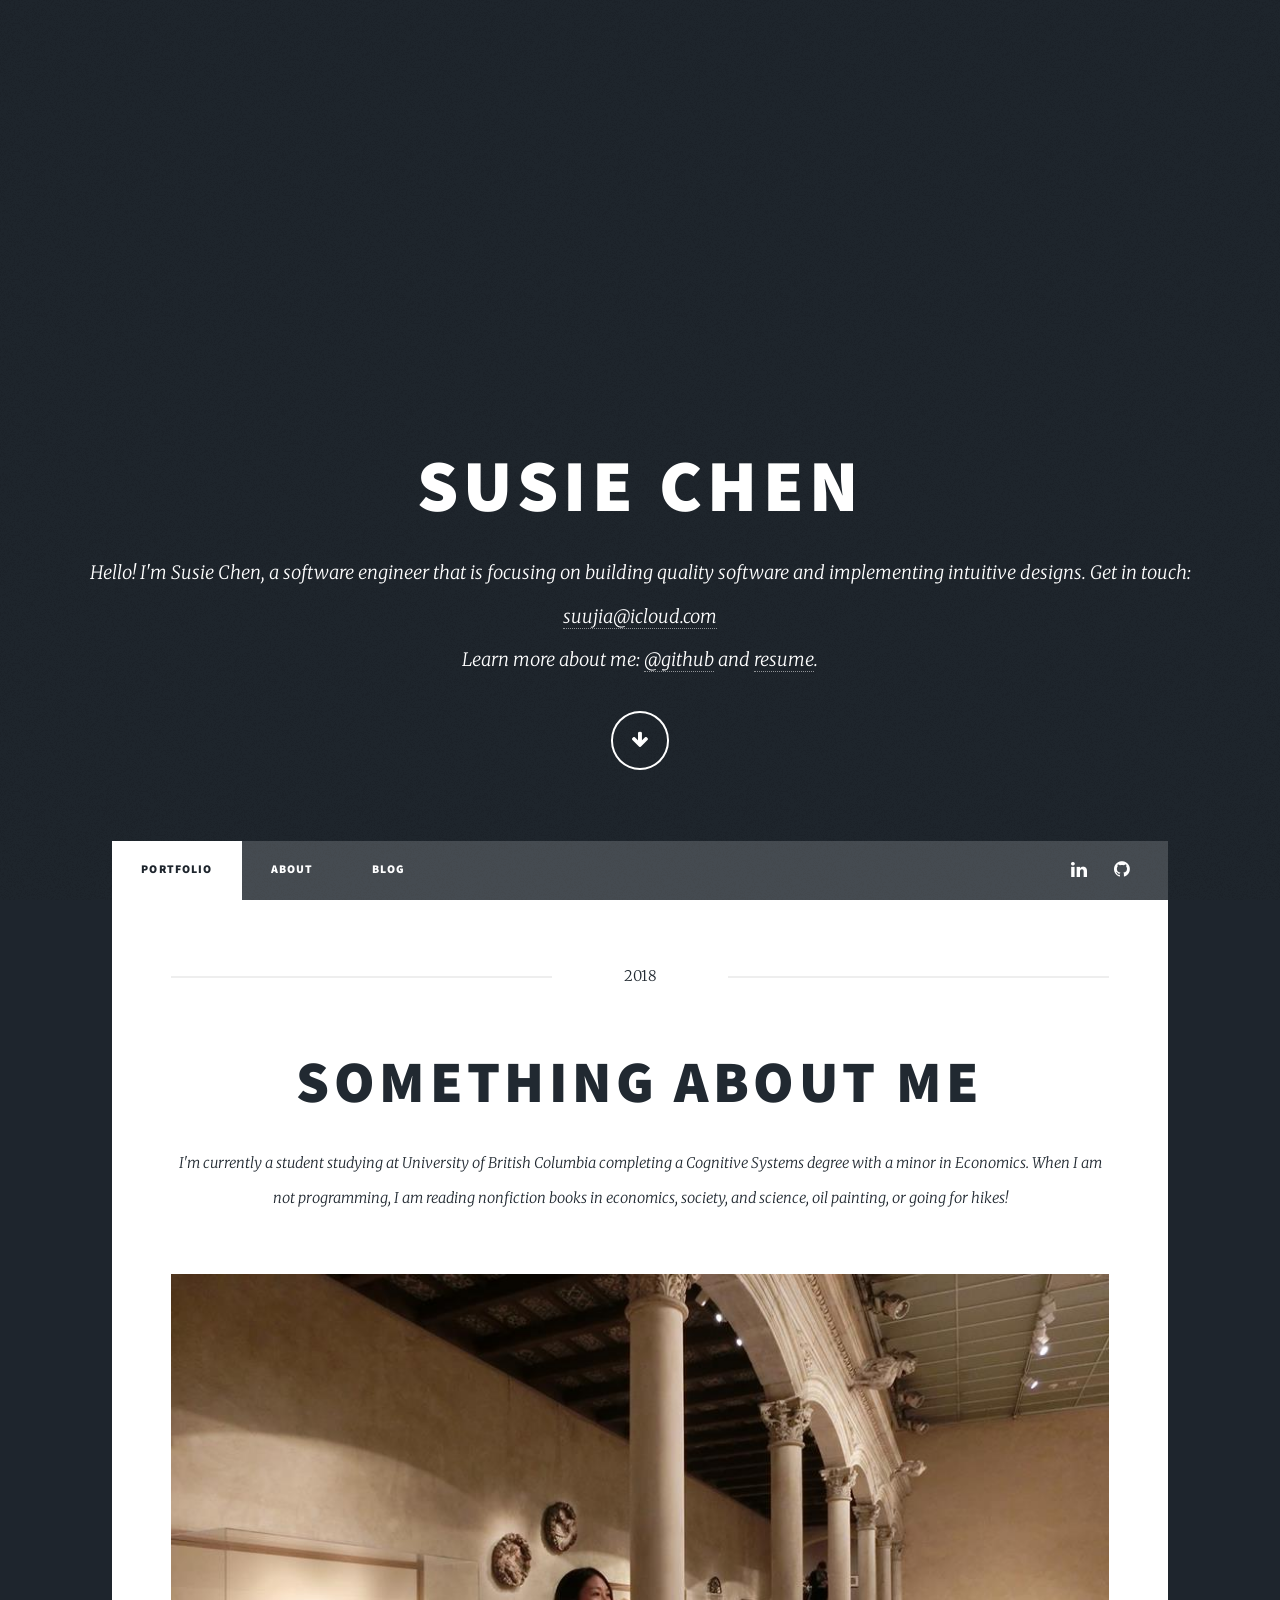
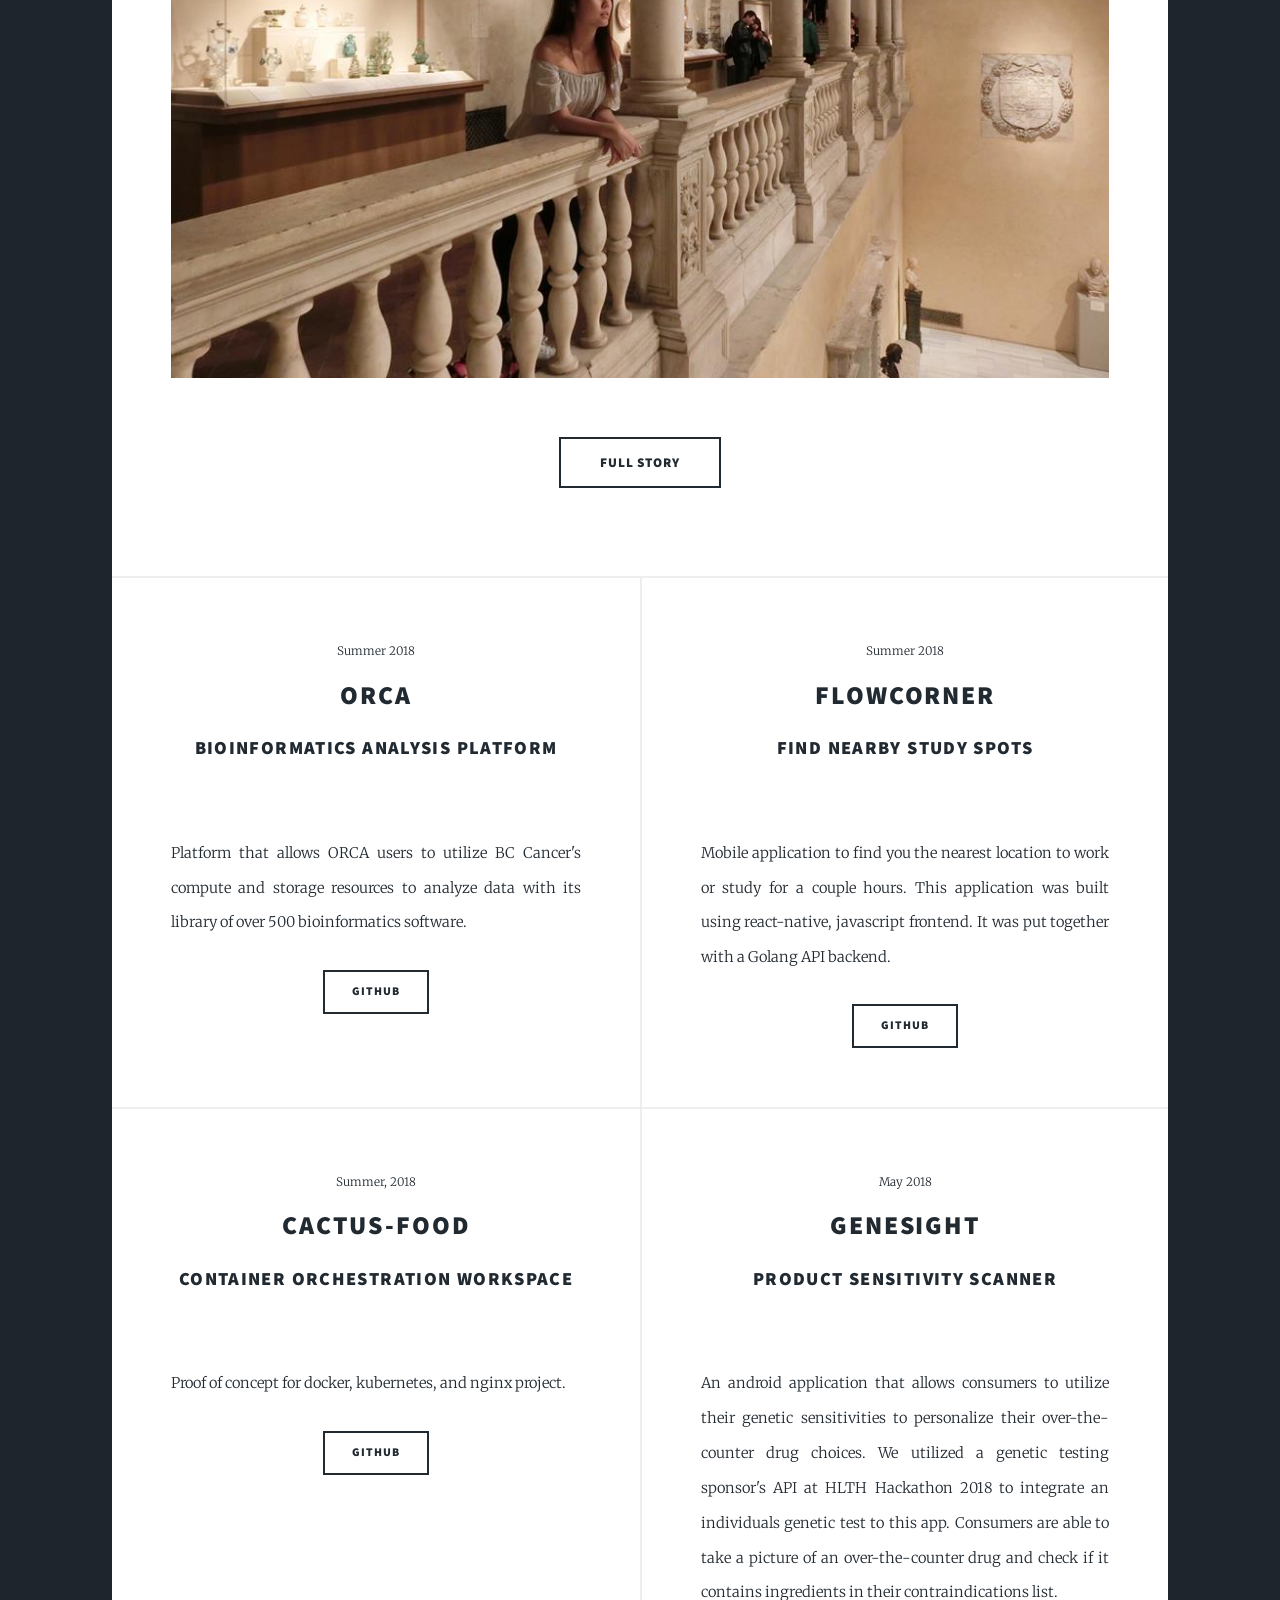
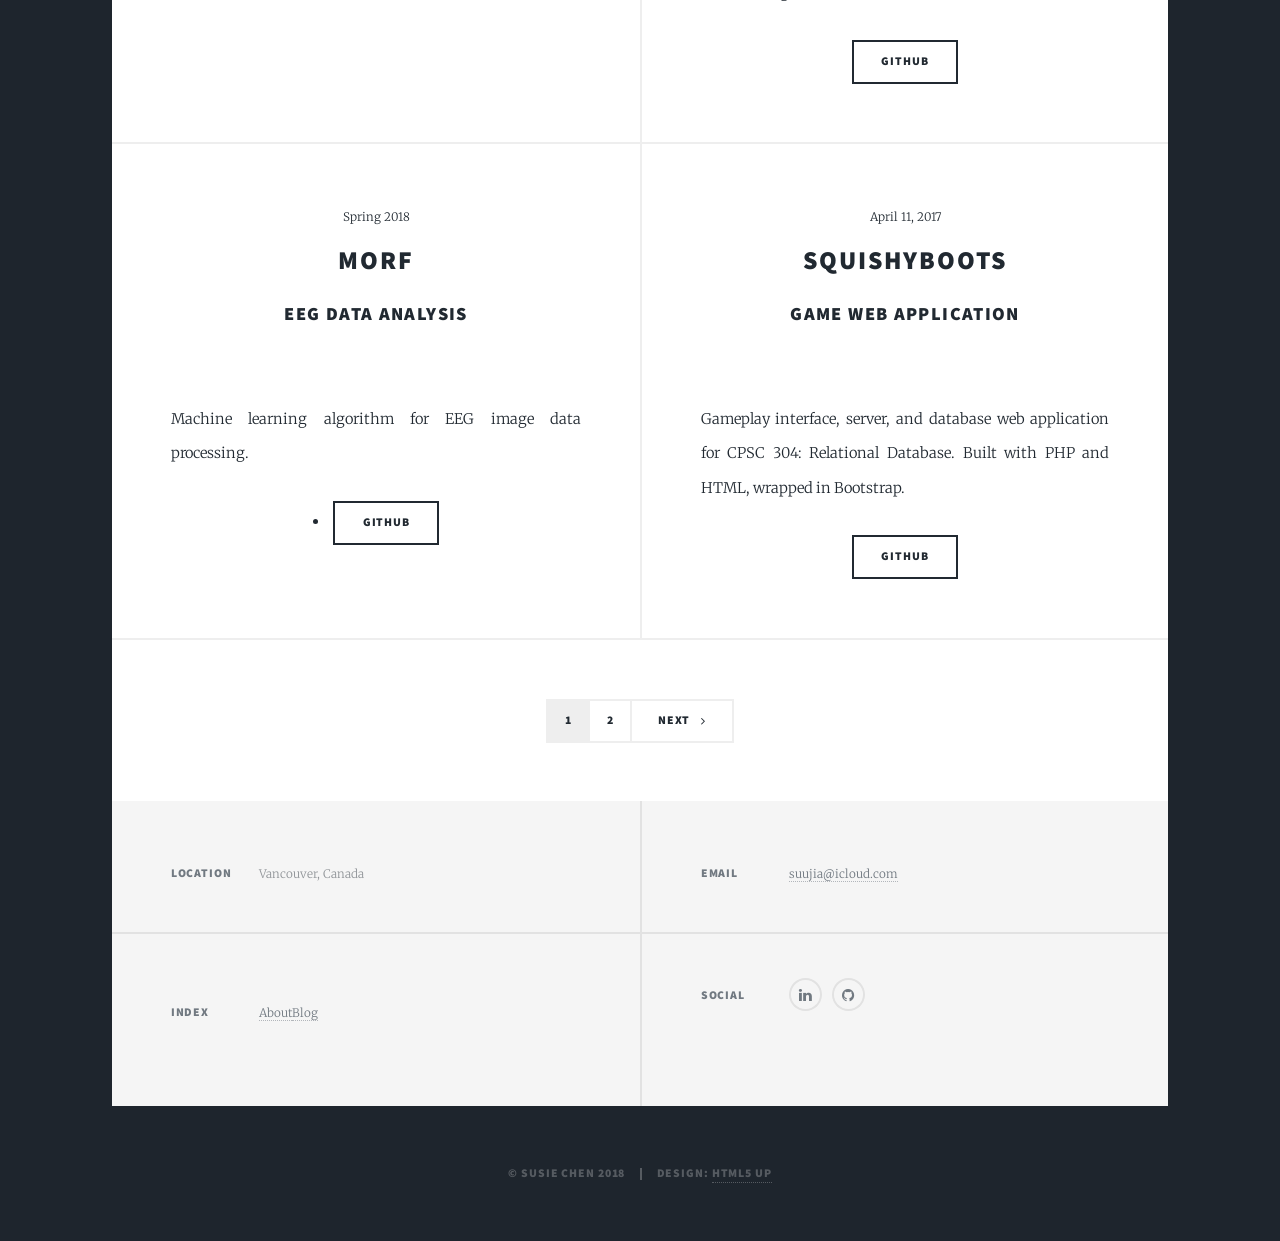
==== commit 6f7f1207: "Update index.html" ====
--- a/index.html
+++ b/index.html
@@ -59,7 +59,7 @@
 								</header>
 								<a href="#" class="image main"><img src="images/pic01.jpg" alt="" /></a>
 								<ul class="actions special">
-									<li><a href="#" class="button large">Full Story</a></li>
+									<li><a href="about.html" class="button large">Full Story</a></li>
 								</ul>
 							</article>
 
@@ -83,7 +83,7 @@
 										<h2><a href="https://github.com/suujia/flowcorner">flowcorner</a></h2>
 										<h3>Find Nearby Study Spots</h3>
 									</header>
-									<a href="#" class="image fit"><img src="images/pic05.jpg" alt="" /></a>
+									<a href="#" class="image fit"><img src="images/pic03.jpg" alt="" /></a>
 									<p>Mobile application to find you the nearest location to work or study for a couple hours. This application was built using react-native, javascript frontend. It was put together with a Golang API backend.</p>
 									<ul class="actions special">
 										<li><a href="https://github.com/suujia/flowcorner" class="button">Github</a></li>
@@ -95,7 +95,7 @@
 										<h2><a href="https://github.com/suujia/cactus-food">Cactus-food</a></h2>
 										<h3>Container Orchestration Workspace</h3>
 									</header>
-									<a href="#" class="image fit"><img src="images/pic07.jpg" alt="" /></a>
+									<a href="#" class="image fit"><img src="images/pic04.jpg" alt="" /></a>
 									<p>Proof of concept for docker, kubernetes, and nginx project.</p>
 									<ul class="actions special">
 										<li><a href="https://github.com/suujia/cactus-food#" class="button">Github</a></li>
@@ -107,7 +107,7 @@
 										<h2><a href="https://github.com/suujia/GeneSight">GeneSight</a></h2>
 										<h3>Product Sensitivity Scanner</h3>
 									</header>
-									<a href="#" class="image fit"><img src="images/pic03.jpg" alt="" /></a>
+									<a href="#" class="image fit"><img src="images/pic05.jpg" alt="" /></a>
 									<p>An android application that allows consumers to utilize their genetic sensitivities to personalize their over-the-counter drug choices. We utilized a genetic testing sponsor's API at HLTH Hackathon 2018 to integrate an individuals genetic test to this app. Consumers are able to take a picture of an over-the-counter drug and check if it contains ingredients in their contraindications list.</p>
 									<ul class="actions special">
 										<li><a href="https://github.com/suujia/GeneSight" class="button">Github</a></li>
@@ -119,8 +119,8 @@
 										<h2><a href="https://github.com/suujia/morf">morf</a></h2>
 										<h3>EEG Data Analysis</h3>
 									</header>
-									<a href="#" class="image fit"><img src="images/pic04.jpg" alt="" /></a>
-									<p>Machine learning algorithm for EEG image data processing.">
+									<a href="#" class="image fit"><img src="images/pic06.jpg" alt="" /></a>
+									<p>Machine learning algorithm for EEG image data processing.</p>
 										<li><a href="https://github.com/suujia/morf" class="button">Github</a></li>
 									</ul>
 								</article>
@@ -131,9 +131,8 @@
 										<h2><a href="https://github.com/suujia/SquishyBoots">SquishyBoots</a></h2>
 										<h3>Game Web Application</h3>
 									</header>
-									<a href="#" class="image fit"><img src="images/pic06.jpg" alt="" /></a>
-									<p>Gameplay interface, server, and database web application for CPSC 304: Relational Database. Built with PHP and HTML, wrapped in Bootstrap. 
-</p>
+									<a href="#" class="image fit"><img src="images/pic07.jpg" alt="" /></a>
+									<p>Gameplay interface, server, and database web application for CPSC 304: Relational Database. Built with PHP and HTML, wrapped in Bootstrap.</p>
 									<ul class="actions special">
 										<li><a href="https://github.com/suujia/SquishyBoots" class="button">Github</a></li>
 									</ul>
@@ -161,7 +160,7 @@
 							</section>
 							<section>
 								<h3>Index</h3>
-								<p><a href="about.html">About</a></p></br>
+								<p><a href="about.html">About</a></p></br></br>
 							        <p><a href="blog.html">Blog</a></p>
 							</section>
 						</section>
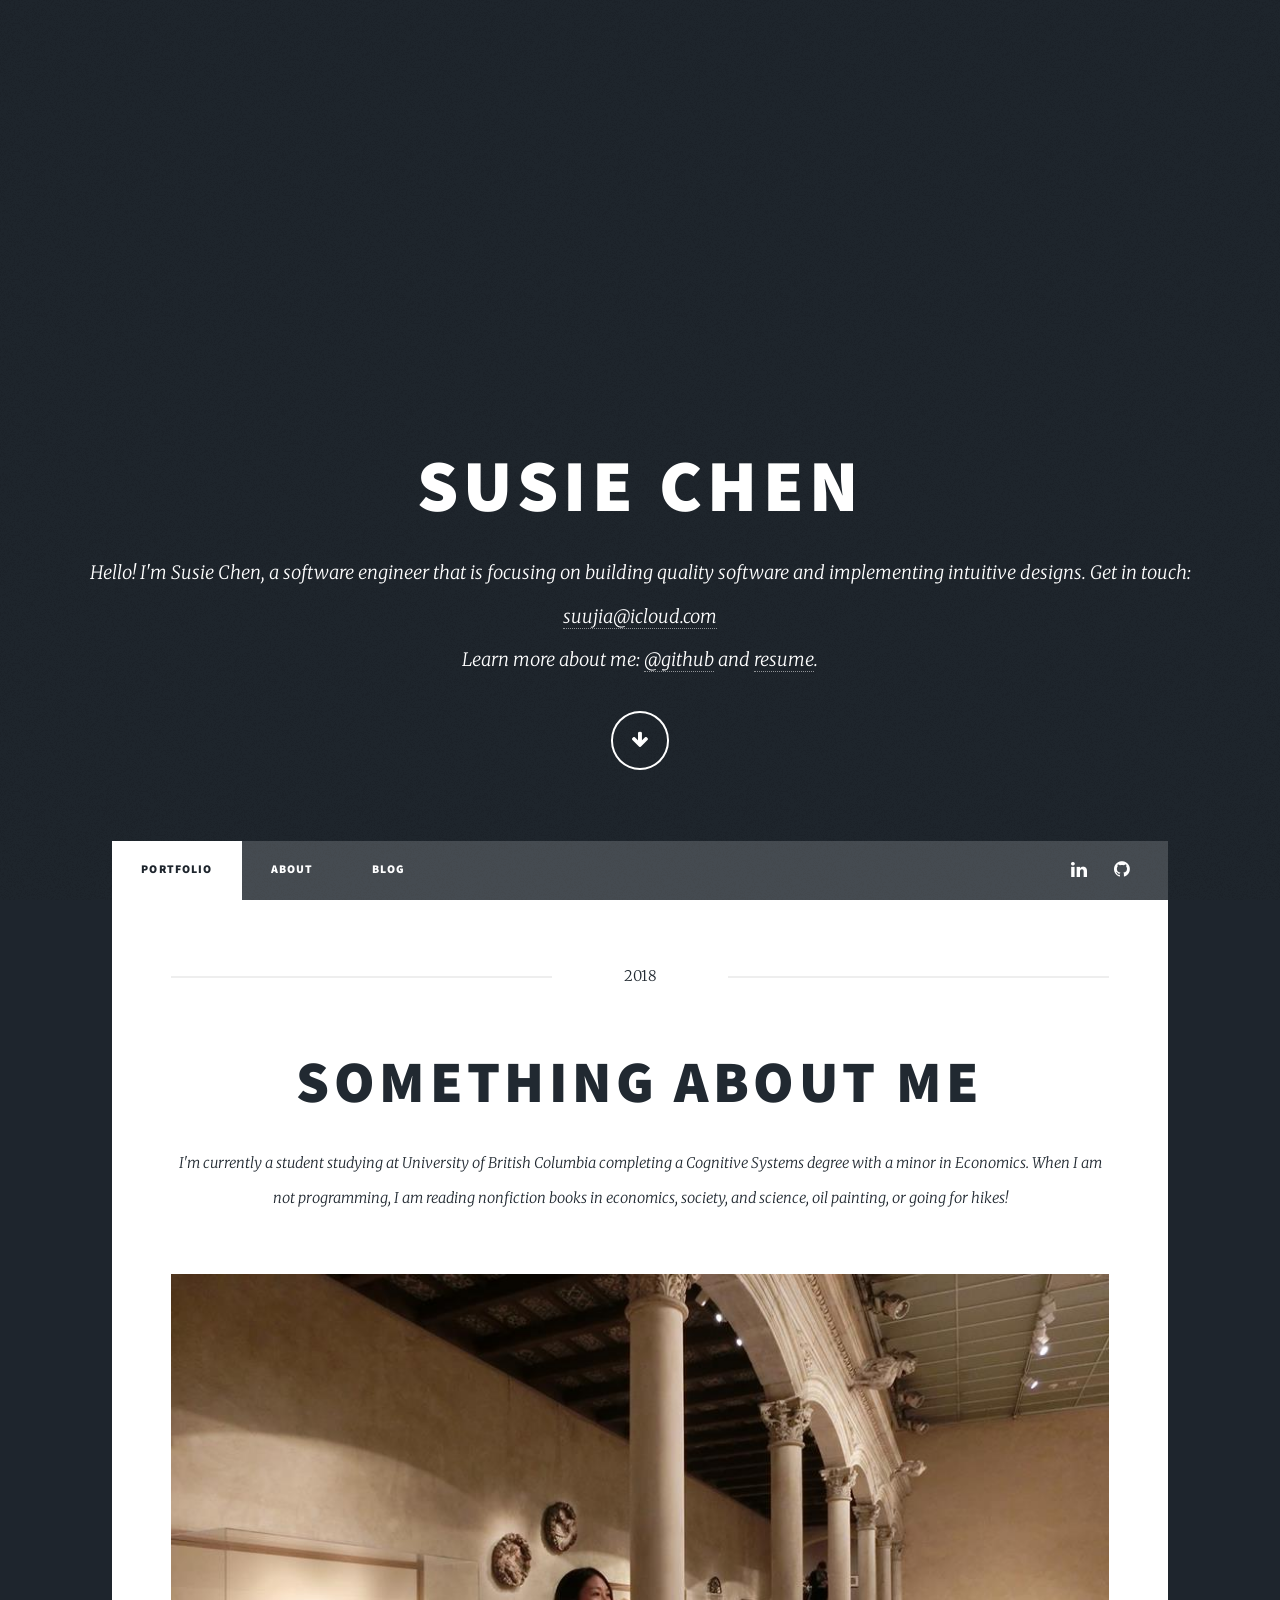
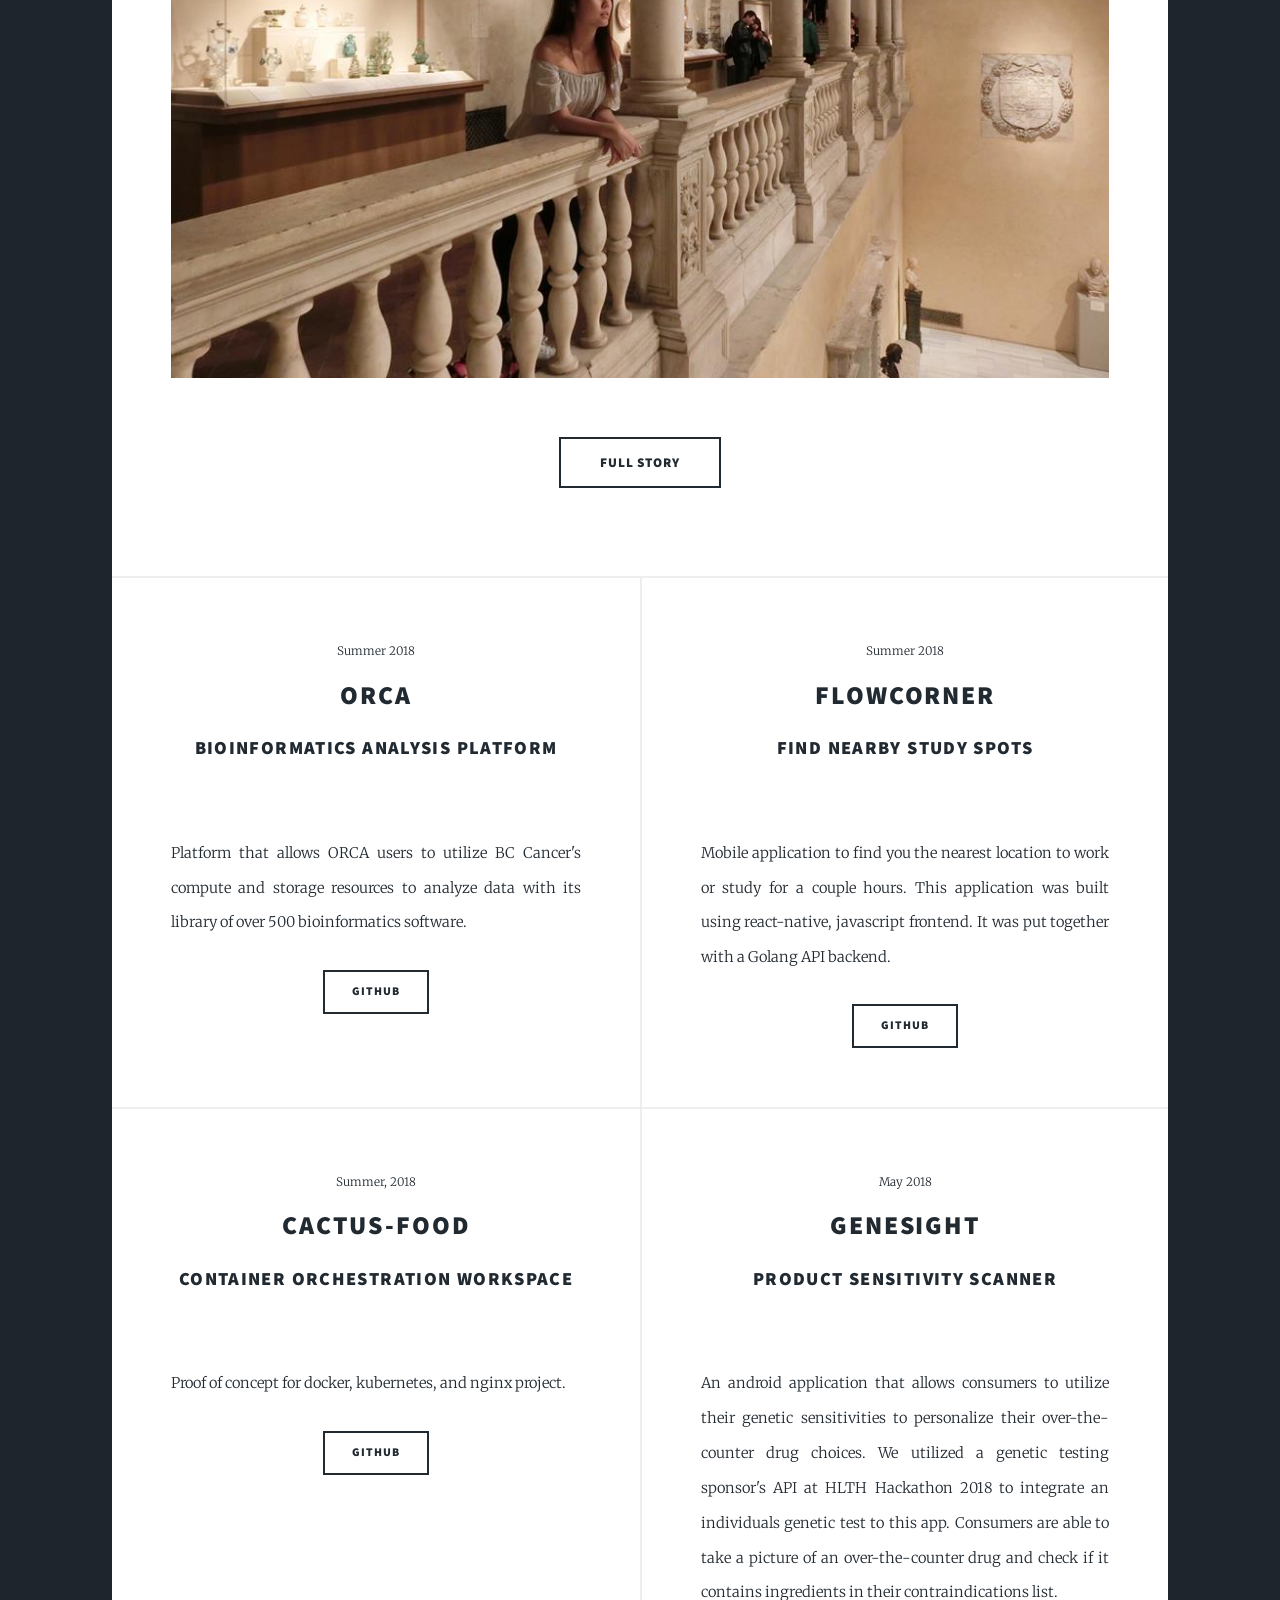
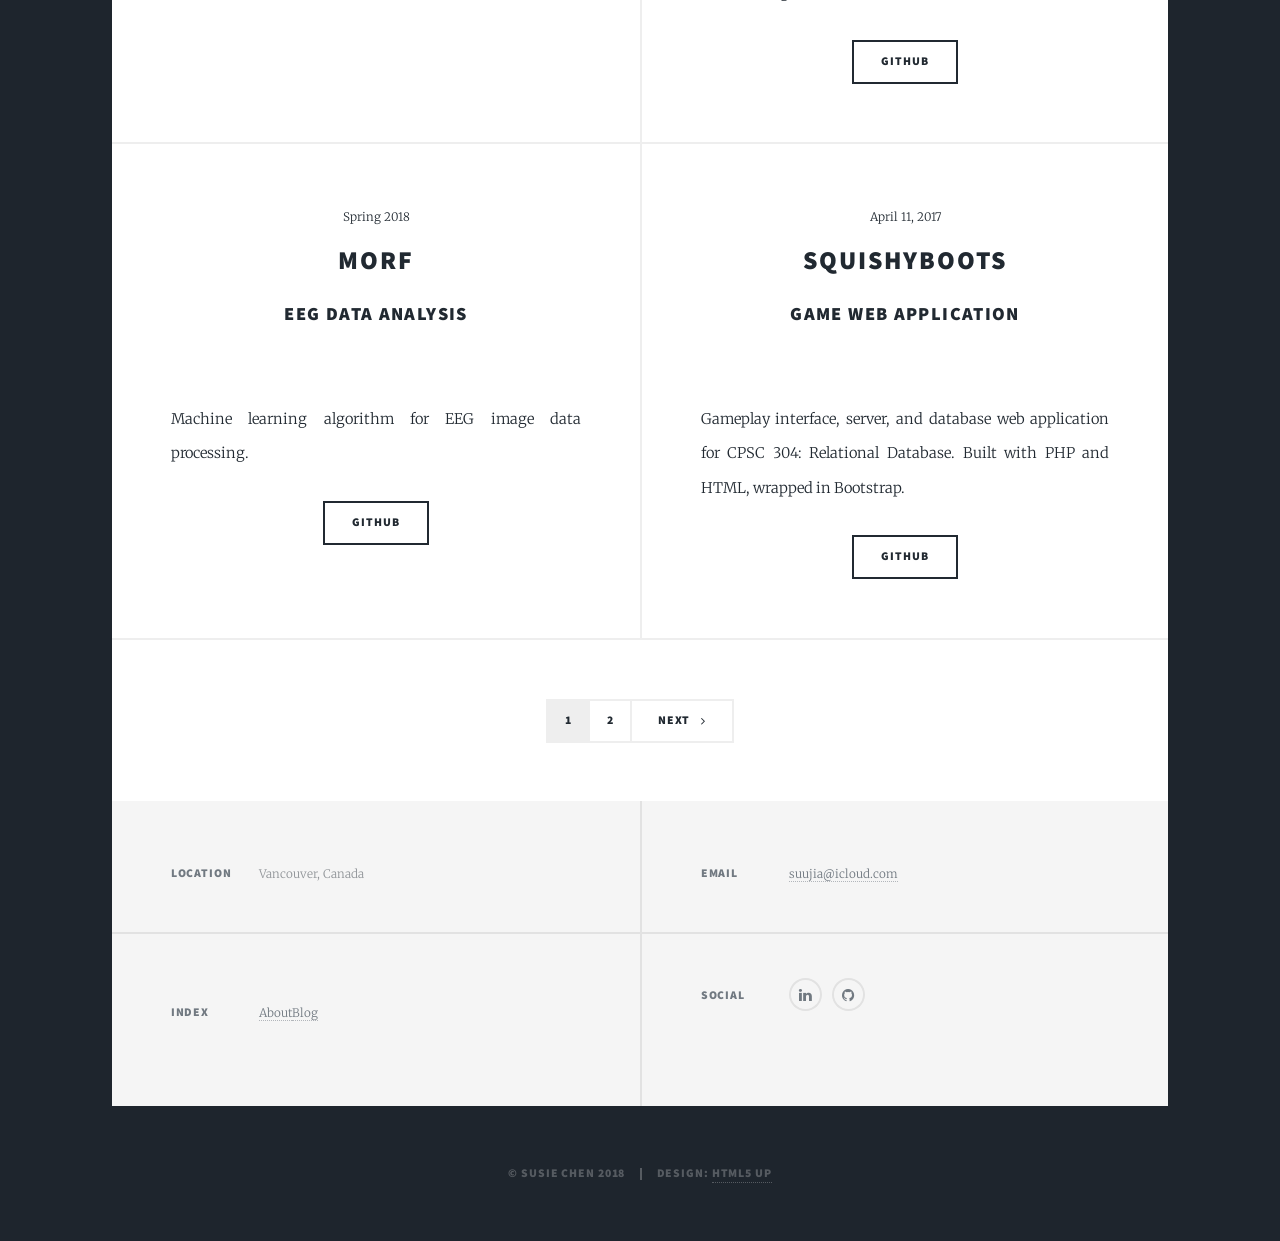
==== commit 5e34c1ff: "Update index.html" ====
--- a/index.html
+++ b/index.html
@@ -121,6 +121,7 @@
 									</header>
 									<a href="#" class="image fit"><img src="images/pic06.jpg" alt="" /></a>
 									<p>Machine learning algorithm for EEG image data processing.</p>
+									<ul class="actions special">
 										<li><a href="https://github.com/suujia/morf" class="button">Github</a></li>
 									</ul>
 								</article>
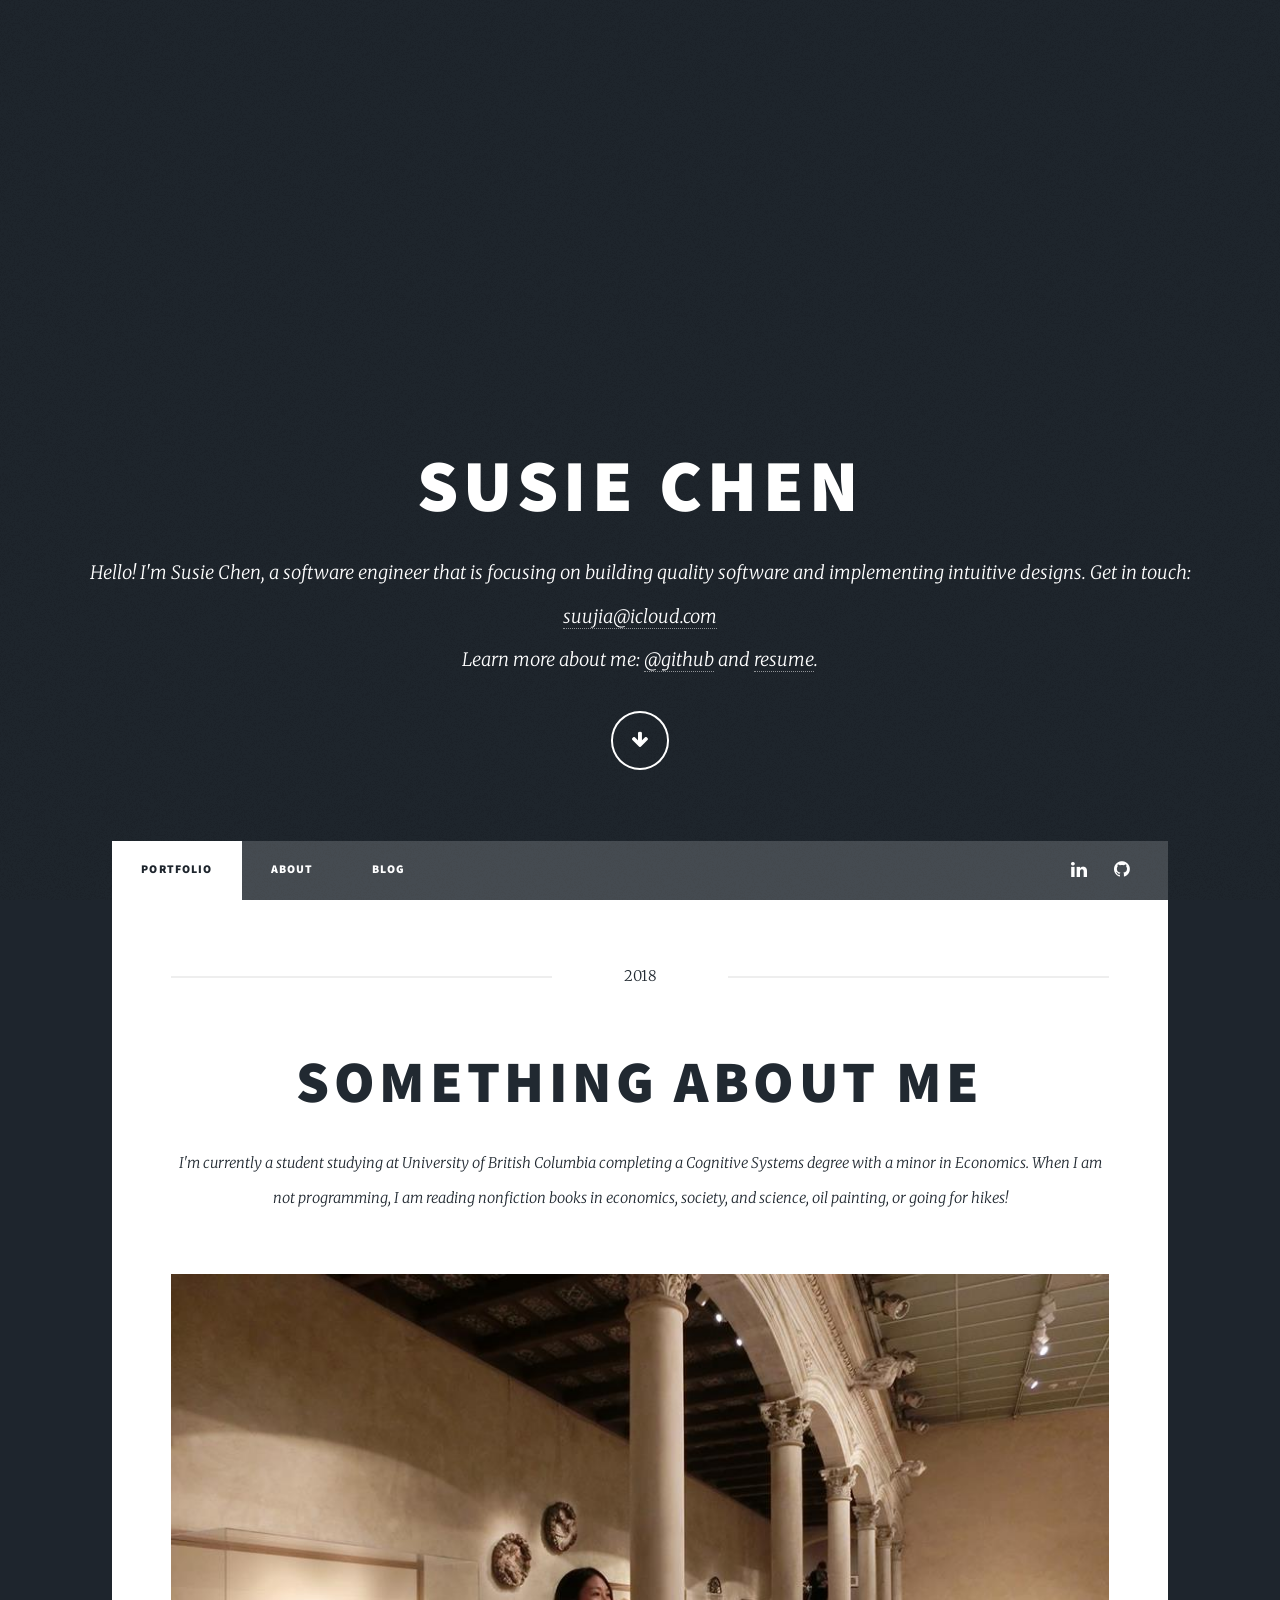
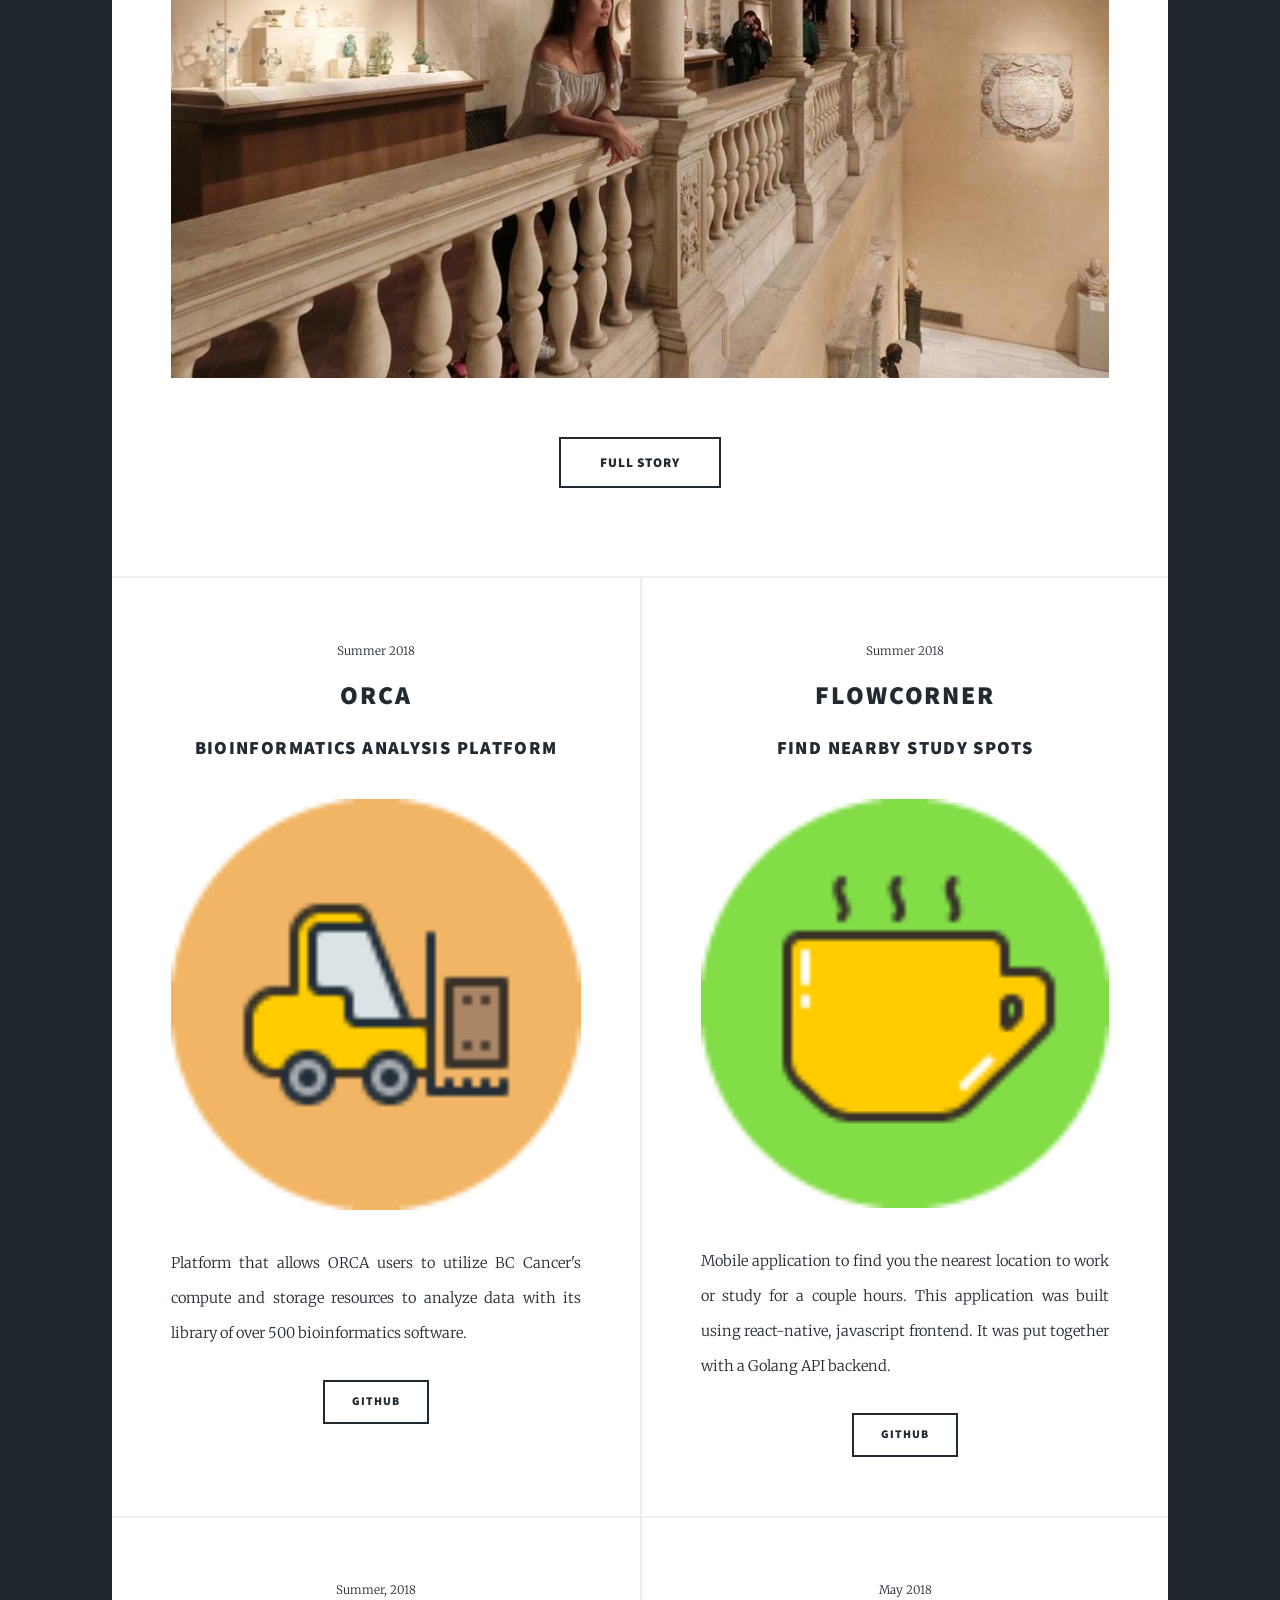
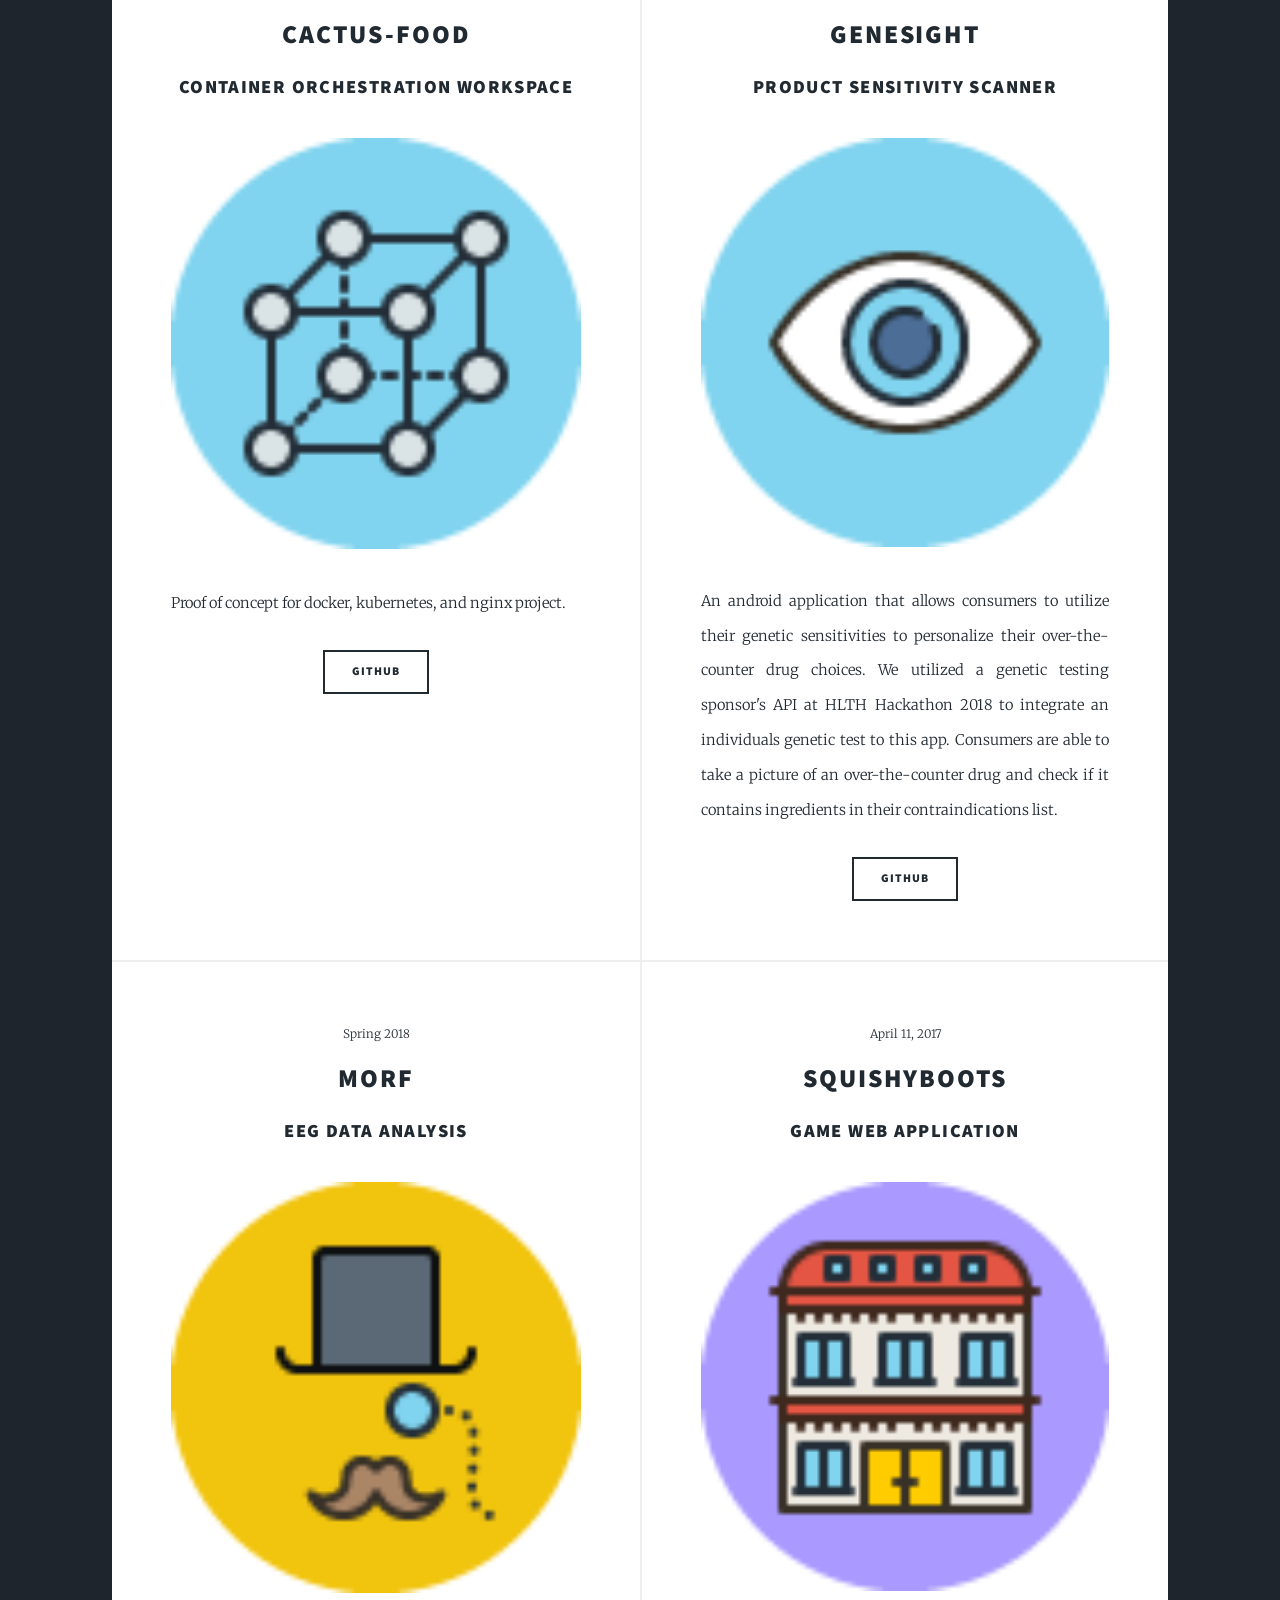
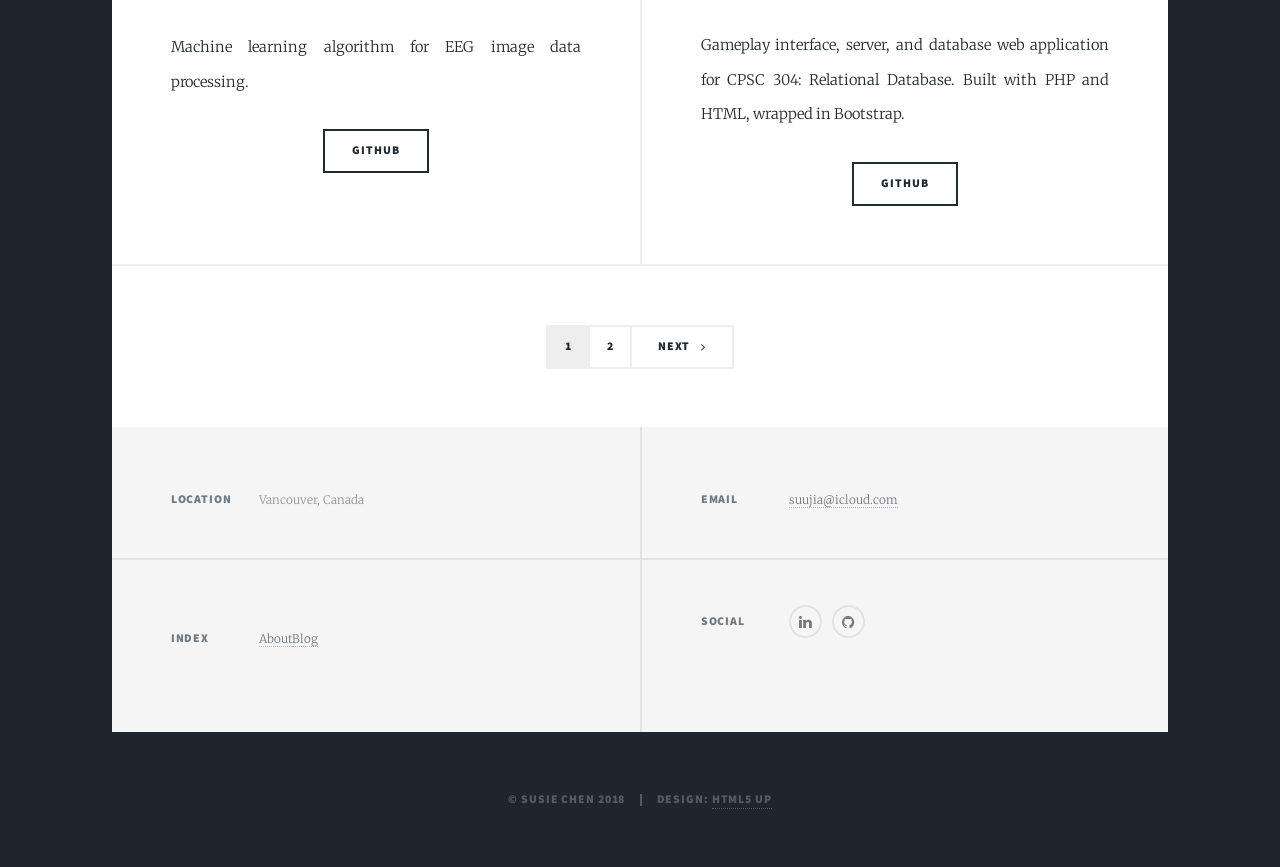
==== commit 8ffb0cd0: "Update index.html" ====
--- a/index.html
+++ b/index.html
@@ -71,7 +71,7 @@
 										<h2><a href="http://www.bcgsc.ca/services/orca">ORCA</a></h2>
 										<h3>Bioinformatics Analysis Platform</h3>
 									</header>
-									<a href="#" class="image fit"><img src="images/pic02.jpg" alt="" /></a>
+									<a href="#" class="image fit"><img src="images/pic02.png" alt="" /></a>
 									<p>Platform that allows ORCA users to utilize BC Cancer's compute and storage resources to analyze data with its library of over 500 bioinformatics software.</p>
 									<ul class="actions special">
 										<li><a href="https://github.com/bcgsc/orca" class="button">Github</a></li>
@@ -83,7 +83,7 @@
 										<h2><a href="https://github.com/suujia/flowcorner">flowcorner</a></h2>
 										<h3>Find Nearby Study Spots</h3>
 									</header>
-									<a href="#" class="image fit"><img src="images/pic03.jpg" alt="" /></a>
+									<a href="#" class="image fit"><img src="images/pic03.png" alt="" /></a>
 									<p>Mobile application to find you the nearest location to work or study for a couple hours. This application was built using react-native, javascript frontend. It was put together with a Golang API backend.</p>
 									<ul class="actions special">
 										<li><a href="https://github.com/suujia/flowcorner" class="button">Github</a></li>
@@ -95,7 +95,7 @@
 										<h2><a href="https://github.com/suujia/cactus-food">Cactus-food</a></h2>
 										<h3>Container Orchestration Workspace</h3>
 									</header>
-									<a href="#" class="image fit"><img src="images/pic04.jpg" alt="" /></a>
+									<a href="#" class="image fit"><img src="images/pic04.png" alt="" /></a>
 									<p>Proof of concept for docker, kubernetes, and nginx project.</p>
 									<ul class="actions special">
 										<li><a href="https://github.com/suujia/cactus-food#" class="button">Github</a></li>
@@ -107,7 +107,7 @@
 										<h2><a href="https://github.com/suujia/GeneSight">GeneSight</a></h2>
 										<h3>Product Sensitivity Scanner</h3>
 									</header>
-									<a href="#" class="image fit"><img src="images/pic05.jpg" alt="" /></a>
+									<a href="#" class="image fit"><img src="images/pic05.png" alt="" /></a>
 									<p>An android application that allows consumers to utilize their genetic sensitivities to personalize their over-the-counter drug choices. We utilized a genetic testing sponsor's API at HLTH Hackathon 2018 to integrate an individuals genetic test to this app. Consumers are able to take a picture of an over-the-counter drug and check if it contains ingredients in their contraindications list.</p>
 									<ul class="actions special">
 										<li><a href="https://github.com/suujia/GeneSight" class="button">Github</a></li>
@@ -119,7 +119,7 @@
 										<h2><a href="https://github.com/suujia/morf">morf</a></h2>
 										<h3>EEG Data Analysis</h3>
 									</header>
-									<a href="#" class="image fit"><img src="images/pic06.jpg" alt="" /></a>
+									<a href="#" class="image fit"><img src="images/pic06.png" alt="" /></a>
 									<p>Machine learning algorithm for EEG image data processing.</p>
 									<ul class="actions special">
 										<li><a href="https://github.com/suujia/morf" class="button">Github</a></li>
@@ -132,7 +132,7 @@
 										<h2><a href="https://github.com/suujia/SquishyBoots">SquishyBoots</a></h2>
 										<h3>Game Web Application</h3>
 									</header>
-									<a href="#" class="image fit"><img src="images/pic07.jpg" alt="" /></a>
+									<a href="#" class="image fit"><img src="images/pic07.png" alt="" /></a>
 									<p>Gameplay interface, server, and database web application for CPSC 304: Relational Database. Built with PHP and HTML, wrapped in Bootstrap.</p>
 									<ul class="actions special">
 										<li><a href="https://github.com/suujia/SquishyBoots" class="button">Github</a></li>
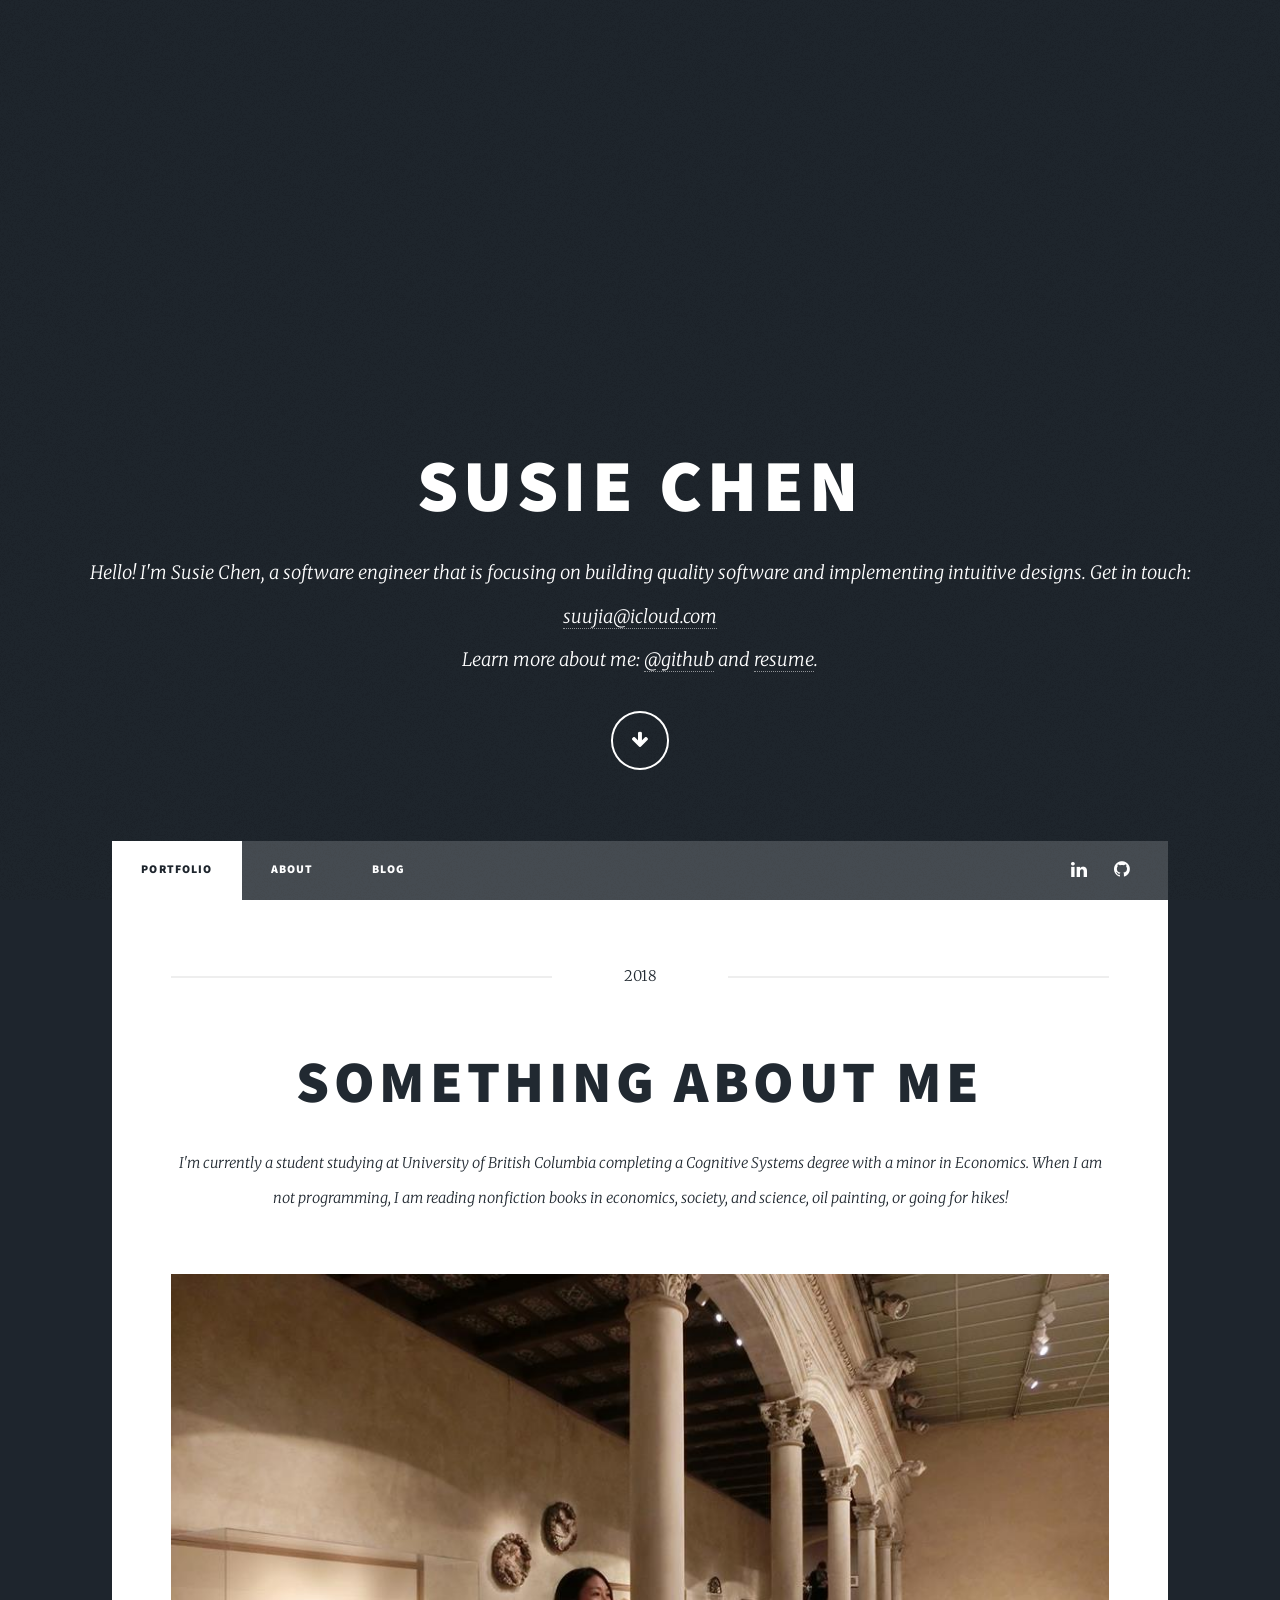
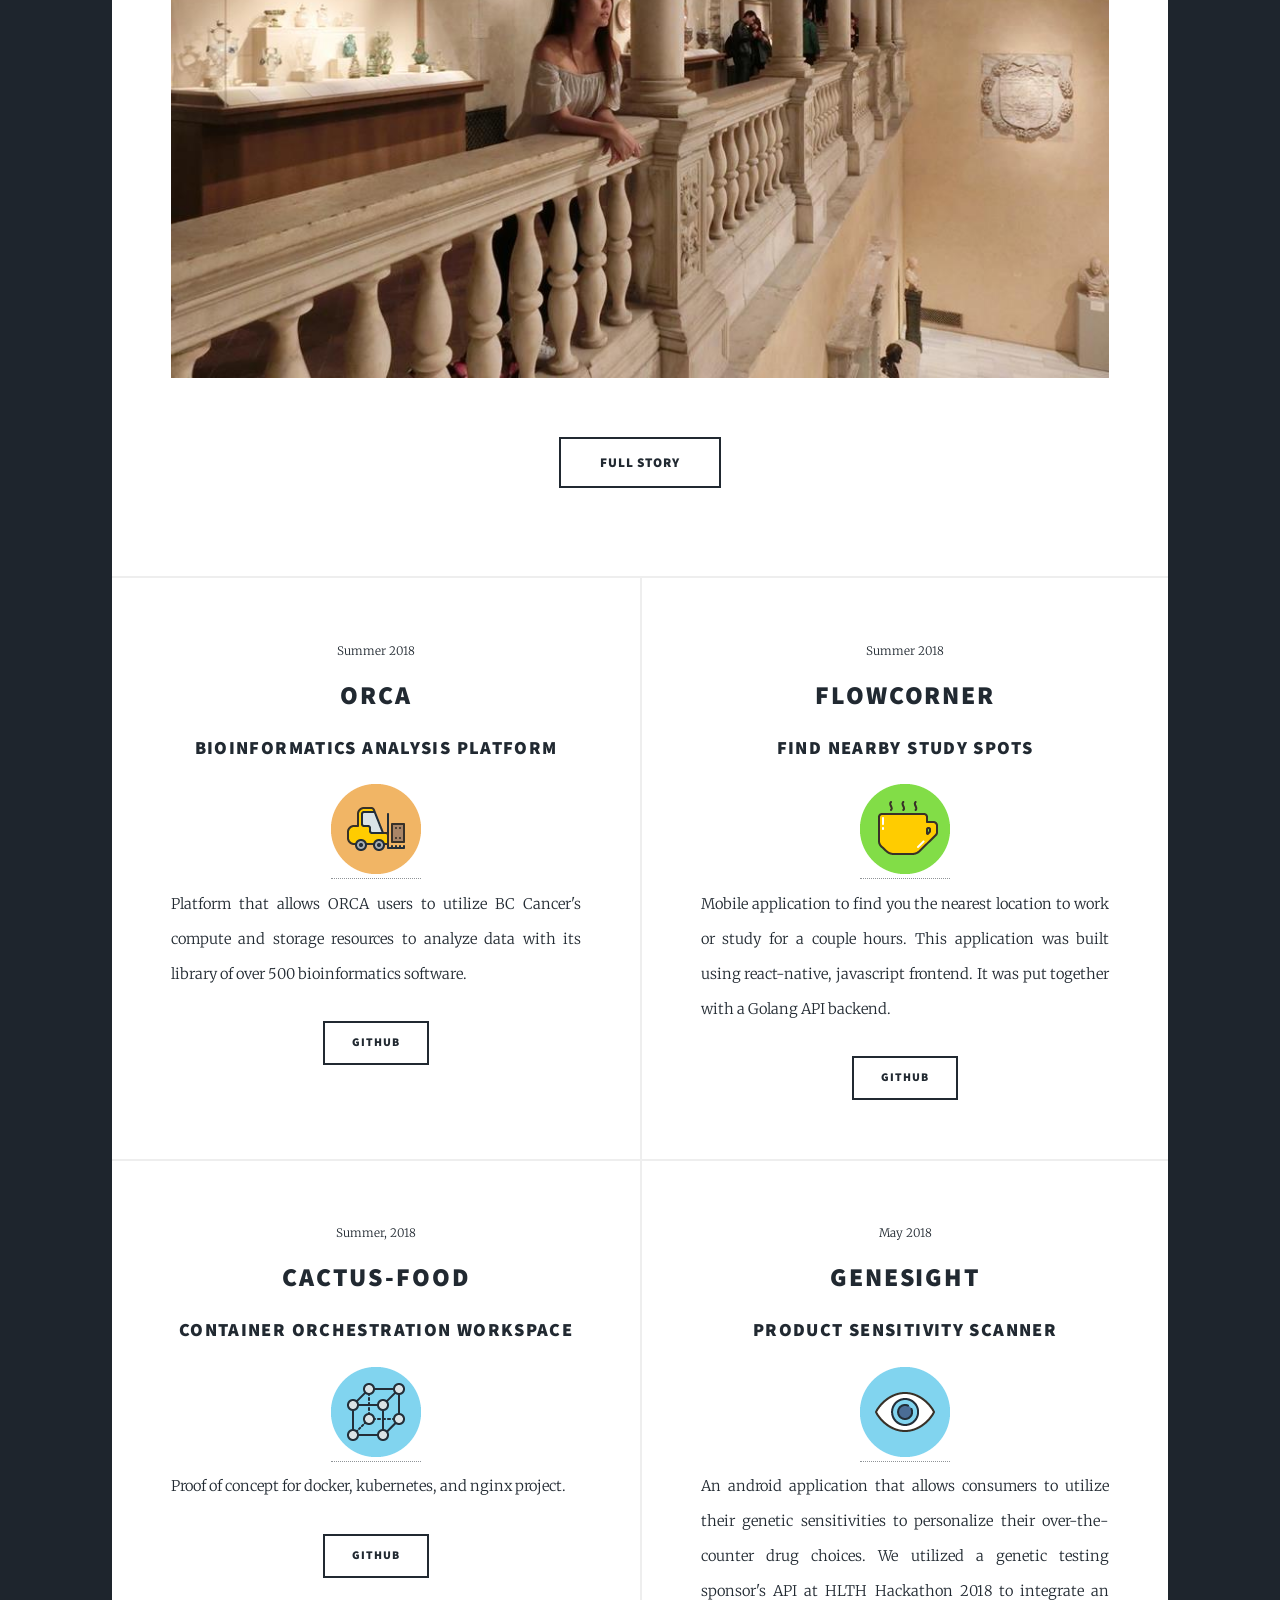
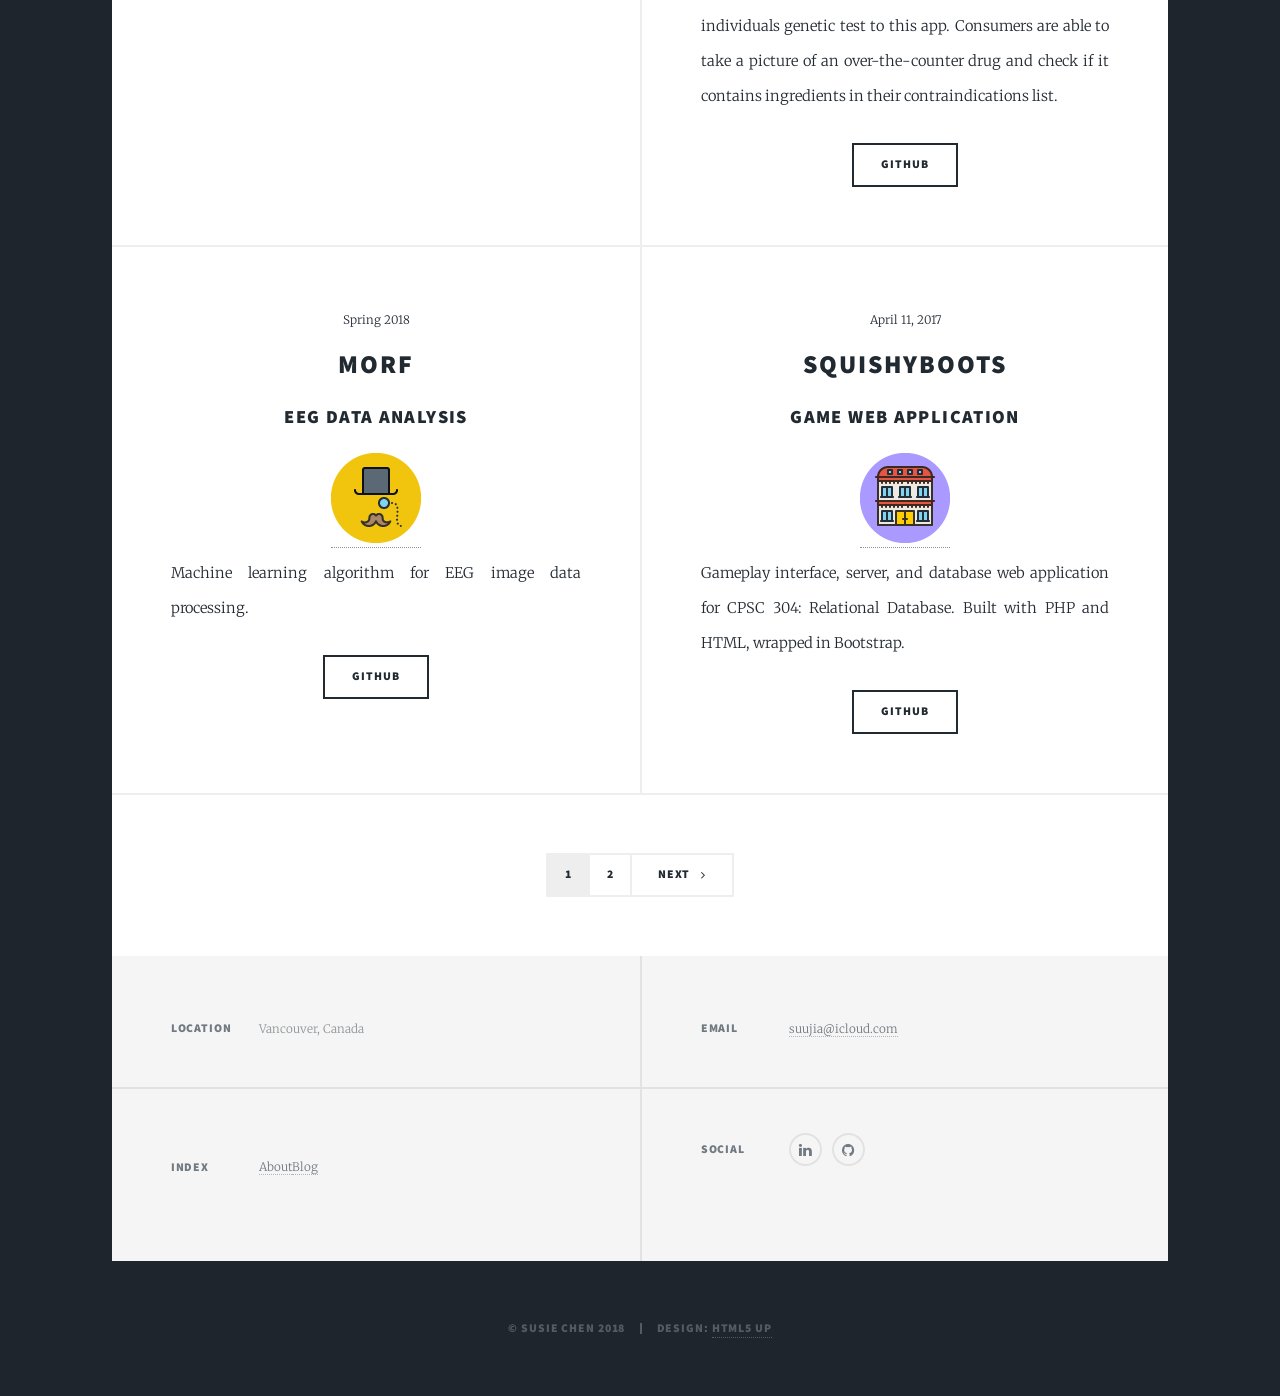
==== commit 05ed8c0b: "Update index.html" ====
--- a/index.html
+++ b/index.html
@@ -71,7 +71,8 @@
 										<h2><a href="http://www.bcgsc.ca/services/orca">ORCA</a></h2>
 										<h3>Bioinformatics Analysis Platform</h3>
 									</header>
-									<a href="#" class="image fit"><img src="images/pic02.png" alt="" /></a>
+									<!-- <a href="#" class="image fit"><img src="images/pic02.png" alt="" /></a>-->
+									<a href="#"><img src="images/pic02.png" alt="" /></a>
 									<p>Platform that allows ORCA users to utilize BC Cancer's compute and storage resources to analyze data with its library of over 500 bioinformatics software.</p>
 									<ul class="actions special">
 										<li><a href="https://github.com/bcgsc/orca" class="button">Github</a></li>
@@ -83,7 +84,7 @@
 										<h2><a href="https://github.com/suujia/flowcorner">flowcorner</a></h2>
 										<h3>Find Nearby Study Spots</h3>
 									</header>
-									<a href="#" class="image fit"><img src="images/pic03.png" alt="" /></a>
+									<a href="#"><img src="images/pic03.png" alt="" /></a>
 									<p>Mobile application to find you the nearest location to work or study for a couple hours. This application was built using react-native, javascript frontend. It was put together with a Golang API backend.</p>
 									<ul class="actions special">
 										<li><a href="https://github.com/suujia/flowcorner" class="button">Github</a></li>
@@ -95,7 +96,7 @@
 										<h2><a href="https://github.com/suujia/cactus-food">Cactus-food</a></h2>
 										<h3>Container Orchestration Workspace</h3>
 									</header>
-									<a href="#" class="image fit"><img src="images/pic04.png" alt="" /></a>
+									<a href="#"><img src="images/pic04.png" alt="" /></a>
 									<p>Proof of concept for docker, kubernetes, and nginx project.</p>
 									<ul class="actions special">
 										<li><a href="https://github.com/suujia/cactus-food#" class="button">Github</a></li>
@@ -107,7 +108,7 @@
 										<h2><a href="https://github.com/suujia/GeneSight">GeneSight</a></h2>
 										<h3>Product Sensitivity Scanner</h3>
 									</header>
-									<a href="#" class="image fit"><img src="images/pic05.png" alt="" /></a>
+									<a href="#"><img src="images/pic05.png" alt="" /></a>
 									<p>An android application that allows consumers to utilize their genetic sensitivities to personalize their over-the-counter drug choices. We utilized a genetic testing sponsor's API at HLTH Hackathon 2018 to integrate an individuals genetic test to this app. Consumers are able to take a picture of an over-the-counter drug and check if it contains ingredients in their contraindications list.</p>
 									<ul class="actions special">
 										<li><a href="https://github.com/suujia/GeneSight" class="button">Github</a></li>
@@ -119,7 +120,7 @@
 										<h2><a href="https://github.com/suujia/morf">morf</a></h2>
 										<h3>EEG Data Analysis</h3>
 									</header>
-									<a href="#" class="image fit"><img src="images/pic06.png" alt="" /></a>
+									<a href="#"><img src="images/pic06.png" alt="" /></a>
 									<p>Machine learning algorithm for EEG image data processing.</p>
 									<ul class="actions special">
 										<li><a href="https://github.com/suujia/morf" class="button">Github</a></li>
@@ -132,7 +133,7 @@
 										<h2><a href="https://github.com/suujia/SquishyBoots">SquishyBoots</a></h2>
 										<h3>Game Web Application</h3>
 									</header>
-									<a href="#" class="image fit"><img src="images/pic07.png" alt="" /></a>
+									<a href="#"><img src="images/pic07.png" alt="" /></a>
 									<p>Gameplay interface, server, and database web application for CPSC 304: Relational Database. Built with PHP and HTML, wrapped in Bootstrap.</p>
 									<ul class="actions special">
 										<li><a href="https://github.com/suujia/SquishyBoots" class="button">Github</a></li>
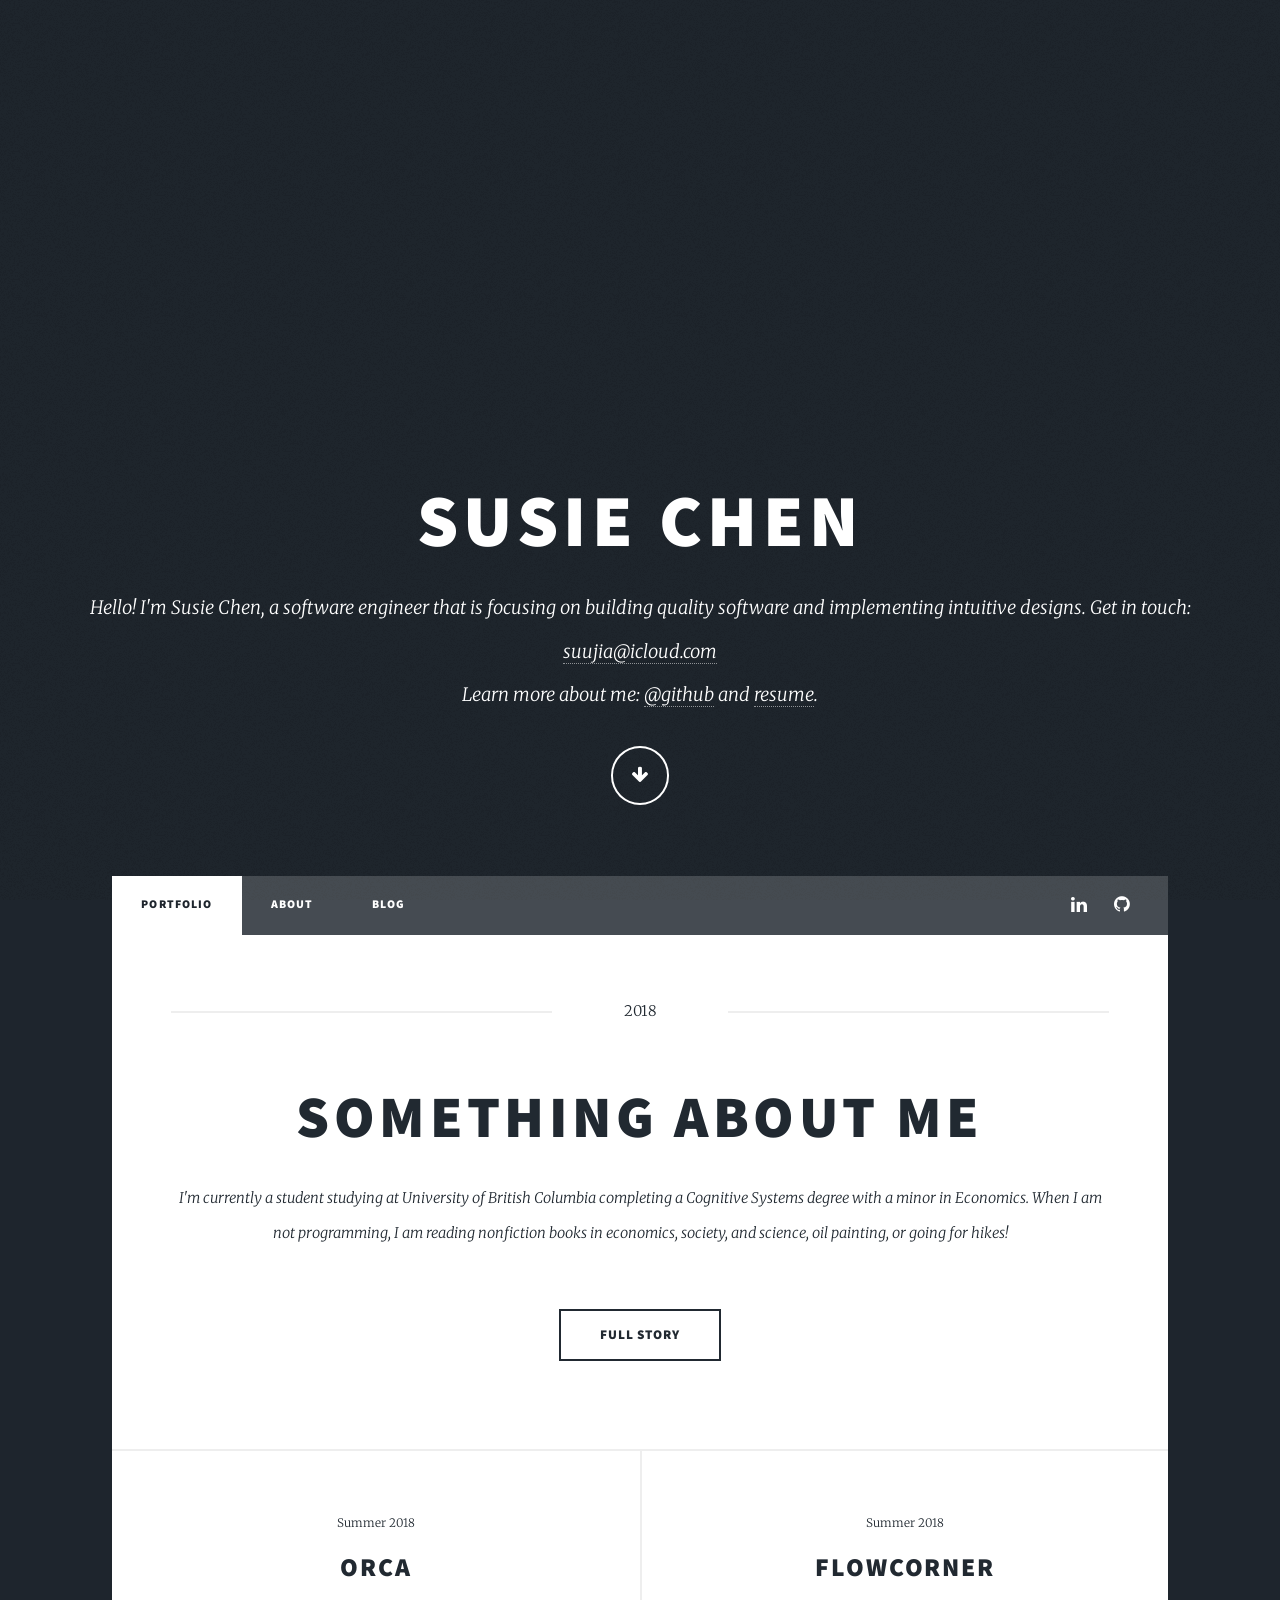
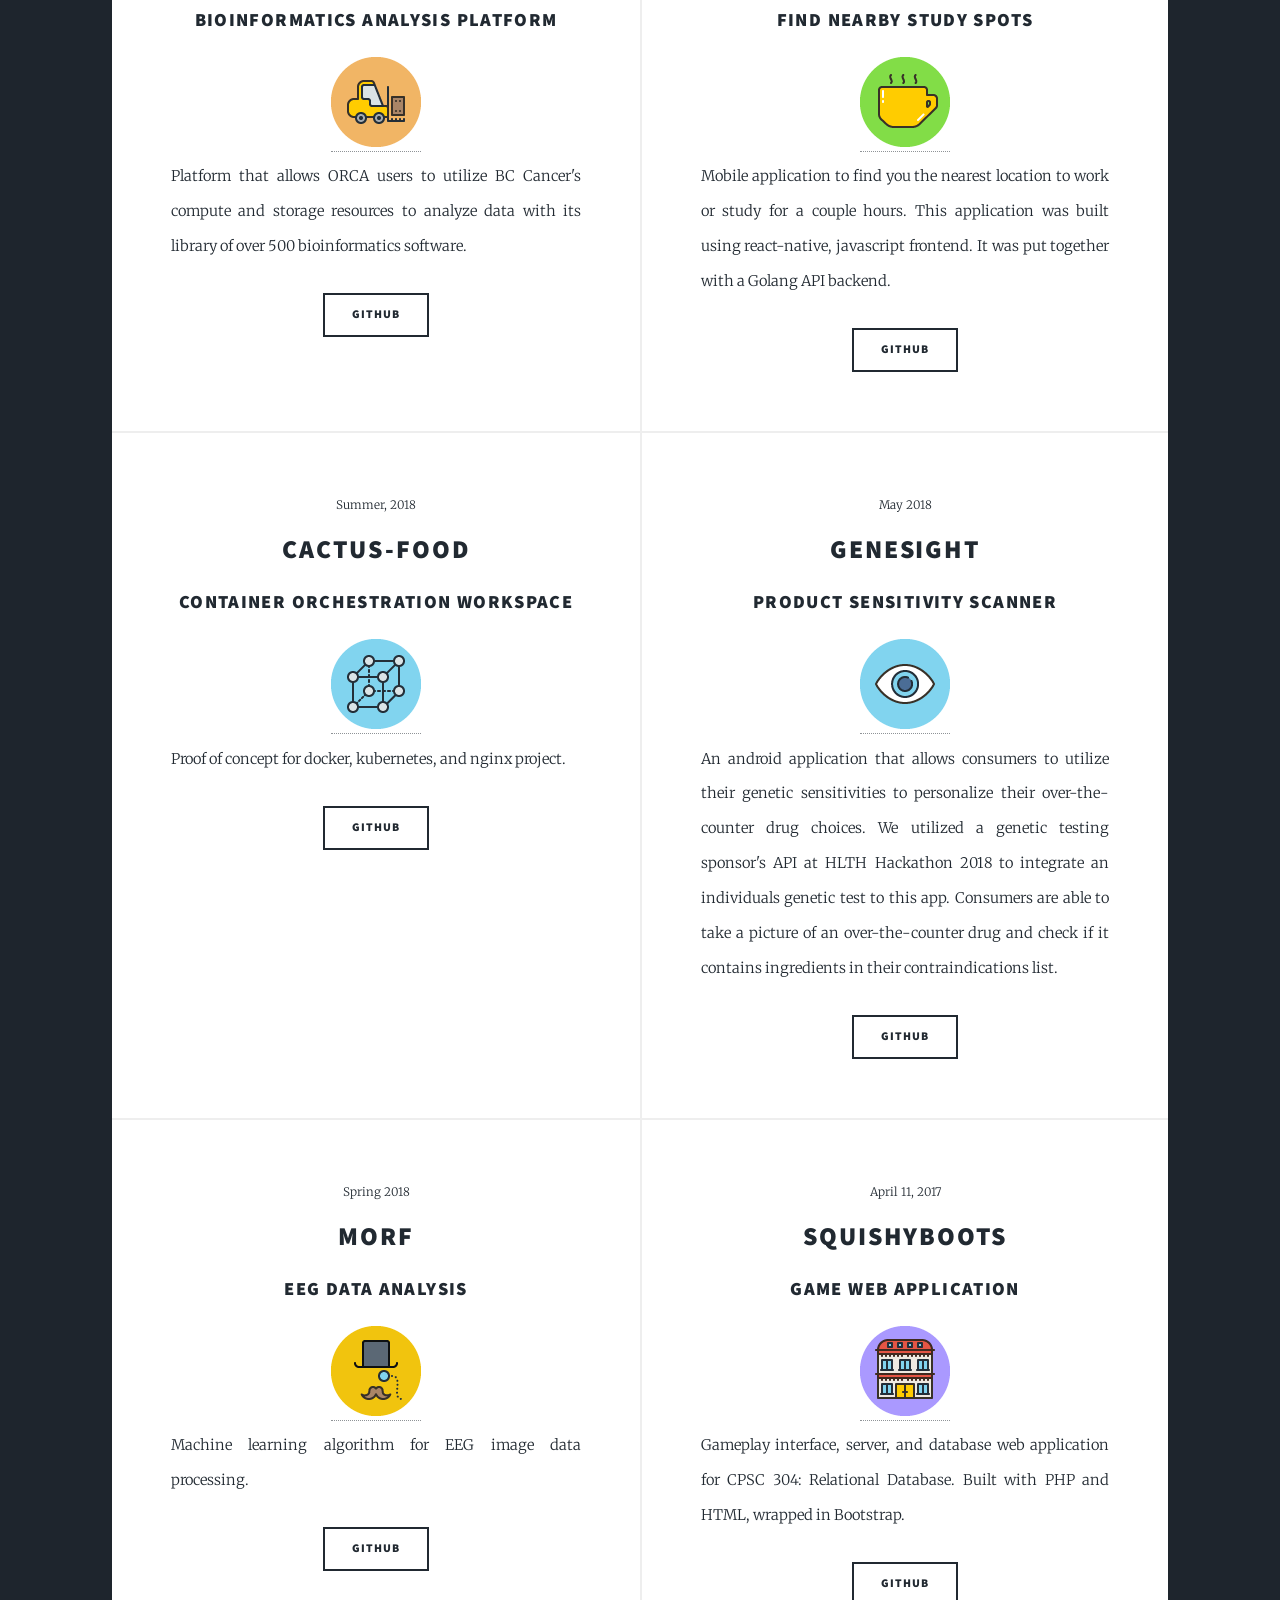
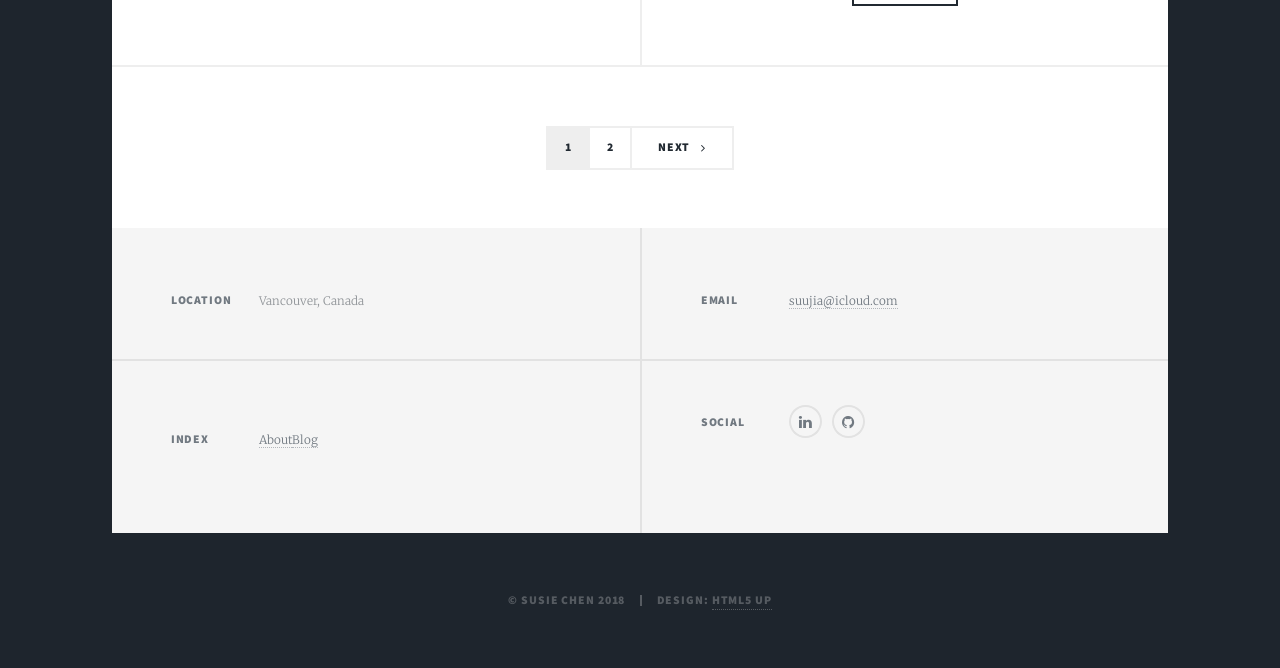
==== commit c2dde4b3: "Update index.html" ====
--- a/index.html
+++ b/index.html
@@ -9,6 +9,7 @@
 		<title>Susie Chen</title>
 		<meta charset="utf-8" />
 		<meta name="viewport" content="width=device-width, initial-scale=1, user-scalable=no" />
+		<a href="#"><img src="images/pic01.png" alt="" /></a>
 		<link rel="stylesheet" href="assets/css/main.css" />
 		<noscript><link rel="stylesheet" href="assets/css/noscript.css" /></noscript>
 	</head>
@@ -38,8 +39,8 @@
 					<nav id="nav">
 						<ul class="links">
 							<li class="active"><a href="index.html">Portfolio</a></li>
-							<li><a href="about.html">About</a></li>
-							<li><a href="blog.html">Blog</a></li>
+							<li><a href="#">About</a></li>
+							<li><a href="#">Blog</a></li>
 						</ul>
 						<ul class="icons">
 							<li><a target="_blank" href="https://www.linkedin.com/in/susiechen01/" class="icon fa-linkedin"><span class="label">LinkedIn</span></a></li>
@@ -57,9 +58,8 @@
 									<h2><a href="#">Something about me</a></h2>
 									<p>I'm currently a student studying at University of British Columbia completing a Cognitive Systems degree with a minor in Economics. When I am not programming, I am reading nonfiction books in economics, society, and science, oil painting, or going for hikes! </p>
 								</header>
-								<a href="#" class="image main"><img src="images/pic01.jpg" alt="" /></a>
 								<ul class="actions special">
-									<li><a href="about.html" class="button large">Full Story</a></li>
+									<li><a href="#" class="button large">Full Story</a></li>
 								</ul>
 							</article>
 
@@ -162,8 +162,8 @@
 							</section>
 							<section>
 								<h3>Index</h3>
-								<p><a href="about.html">About</a></p></br></br>
-							        <p><a href="blog.html">Blog</a></p>
+								<p><a href="#">About</a></p></br></br>
+							        <p><a href="#">Blog</a></p>
 							</section>
 						</section>
 						<section class="split contact">
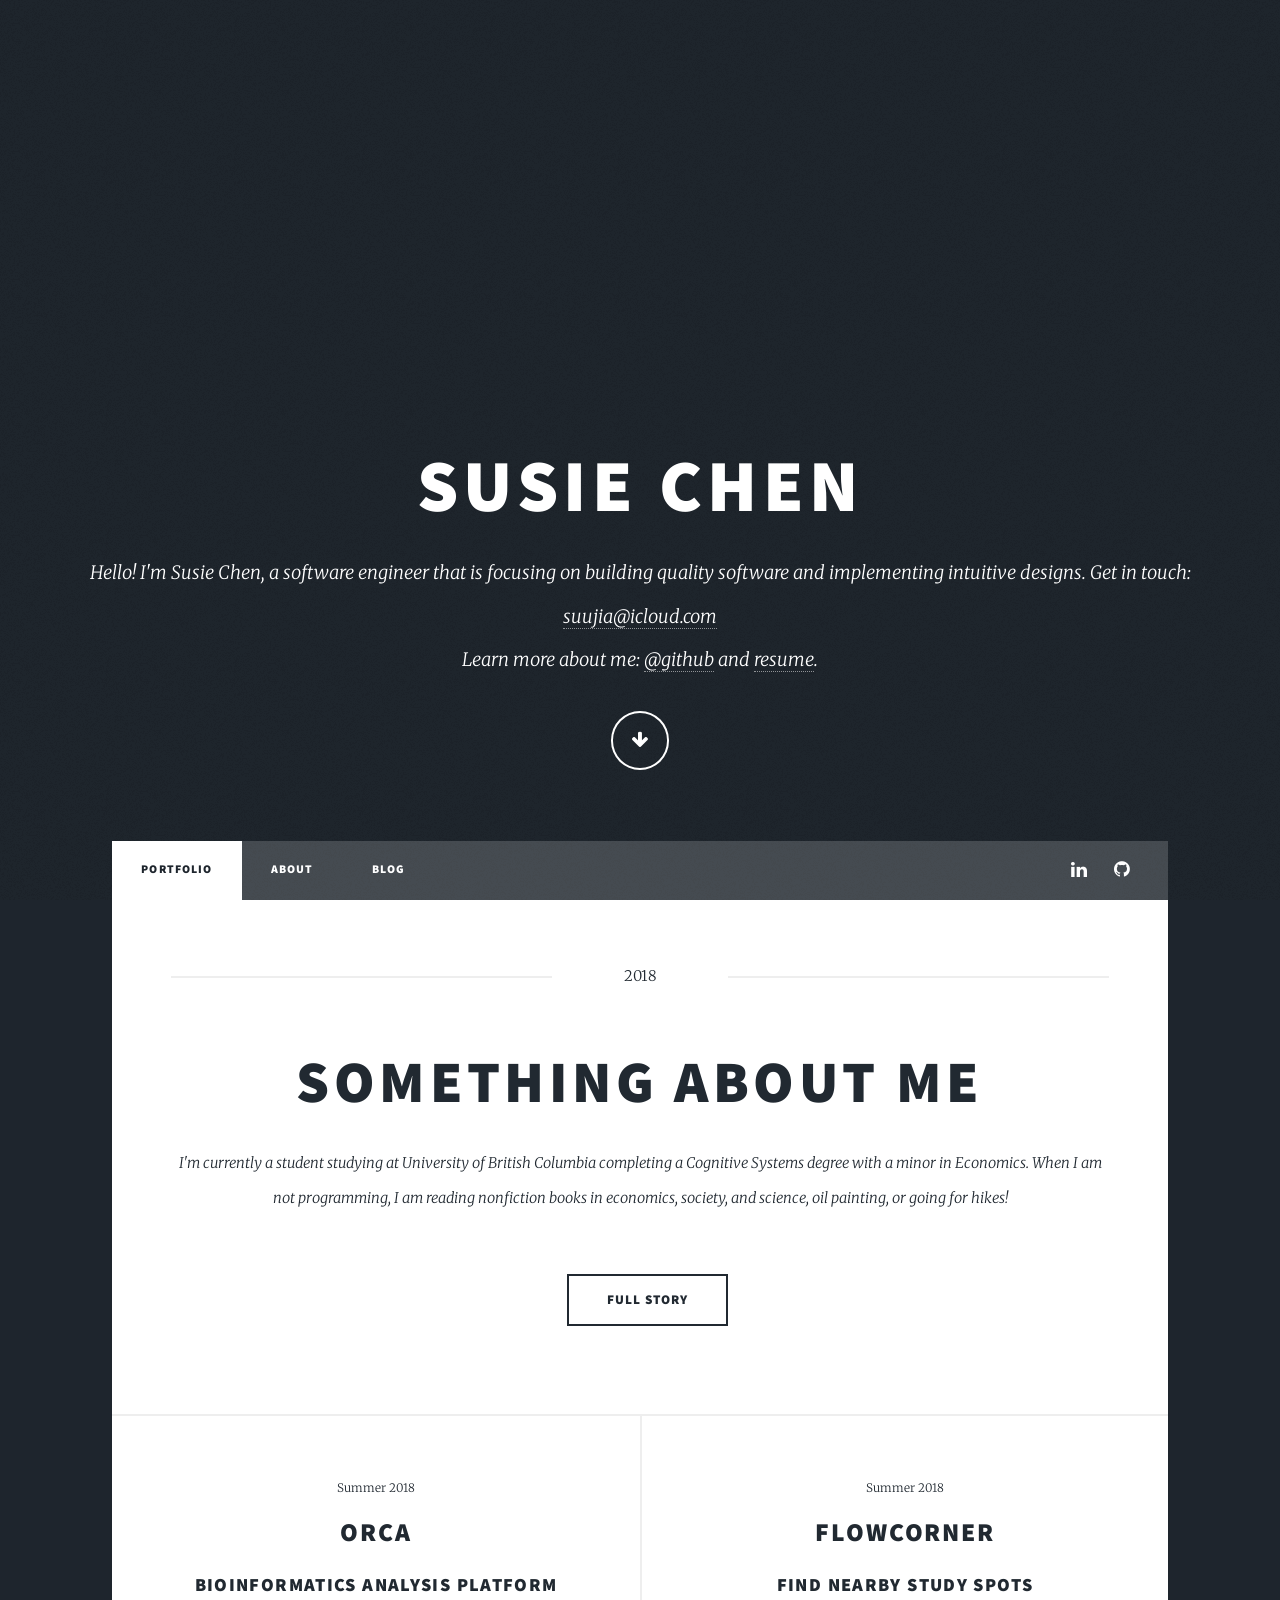
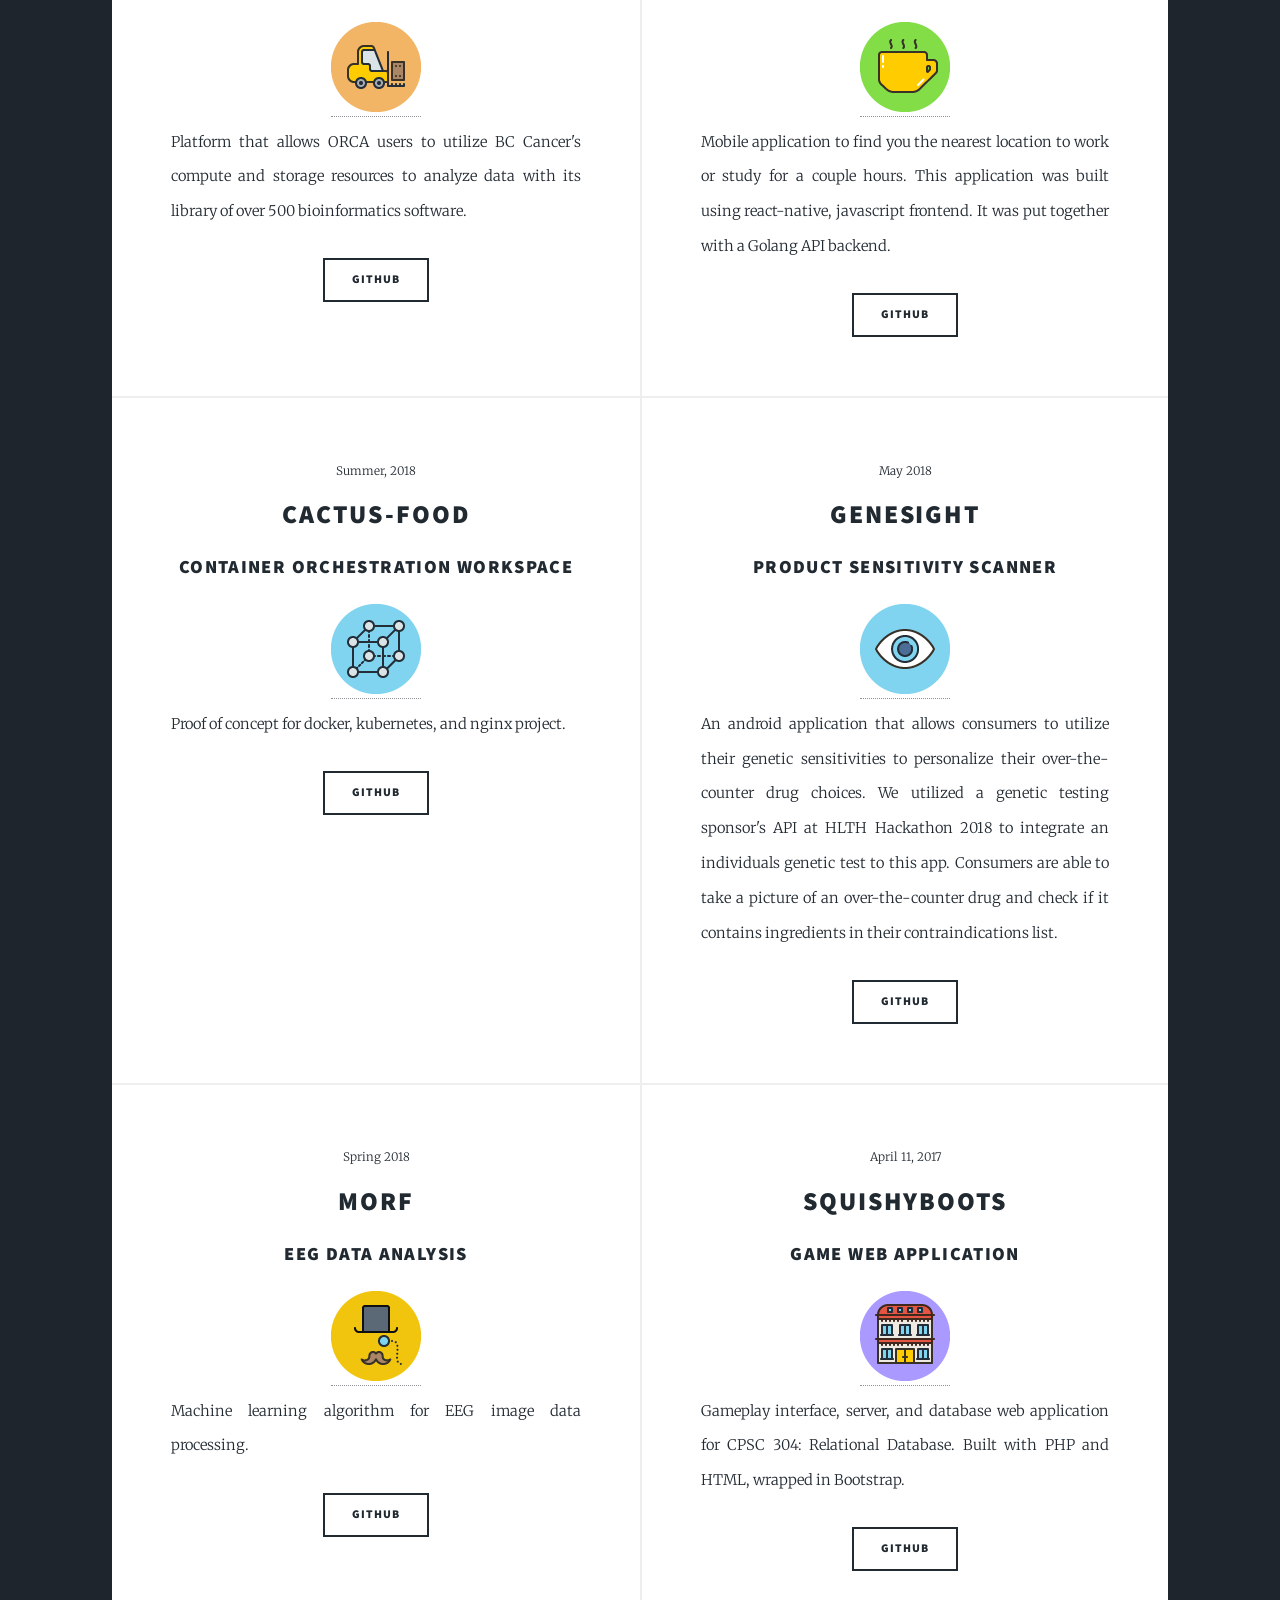
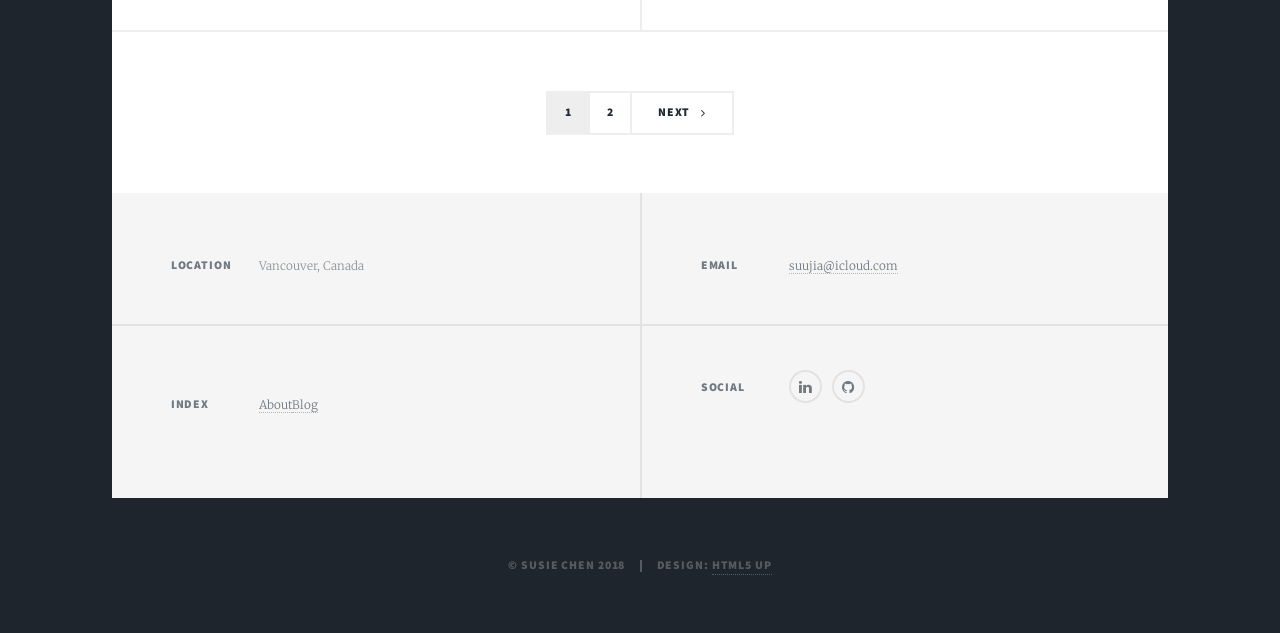
==== commit a9958ef9: "Update index.html" ====
--- a/index.html
+++ b/index.html
@@ -9,7 +9,6 @@
 		<title>Susie Chen</title>
 		<meta charset="utf-8" />
 		<meta name="viewport" content="width=device-width, initial-scale=1, user-scalable=no" />
-		<a href="#"><img src="images/pic01.png" alt="" /></a>
 		<link rel="stylesheet" href="assets/css/main.css" />
 		<noscript><link rel="stylesheet" href="assets/css/noscript.css" /></noscript>
 	</head>
@@ -59,6 +58,7 @@
 									<p>I'm currently a student studying at University of British Columbia completing a Cognitive Systems degree with a minor in Economics. When I am not programming, I am reading nonfiction books in economics, society, and science, oil painting, or going for hikes! </p>
 								</header>
 								<ul class="actions special">
+									<a href="#"><img src="images/pic01.png" alt="" /></a>
 									<li><a href="#" class="button large">Full Story</a></li>
 								</ul>
 							</article>
--- a/assets/css/main.css
+++ b/assets/css/main.css
@@ -3208,7 +3208,7 @@
 			height: 100%;
 			background-color: #212931;
 			background-image: url("../../images/overlay.png"), linear-gradient(0deg, rgba(0, 0, 0, 0.1), rgba(0, 0, 0, 0.1)), url("../../images/bg.jpg");
-			background-size: auto,								auto,														100% auto;
+			background-size: auto,									auto,														50% auto;
 			background-position: center,								center,														top center;
 			background-repeat: repeat,								no-repeat,													no-repeat;
 			background-attachment: scroll,								scroll,														scroll;
